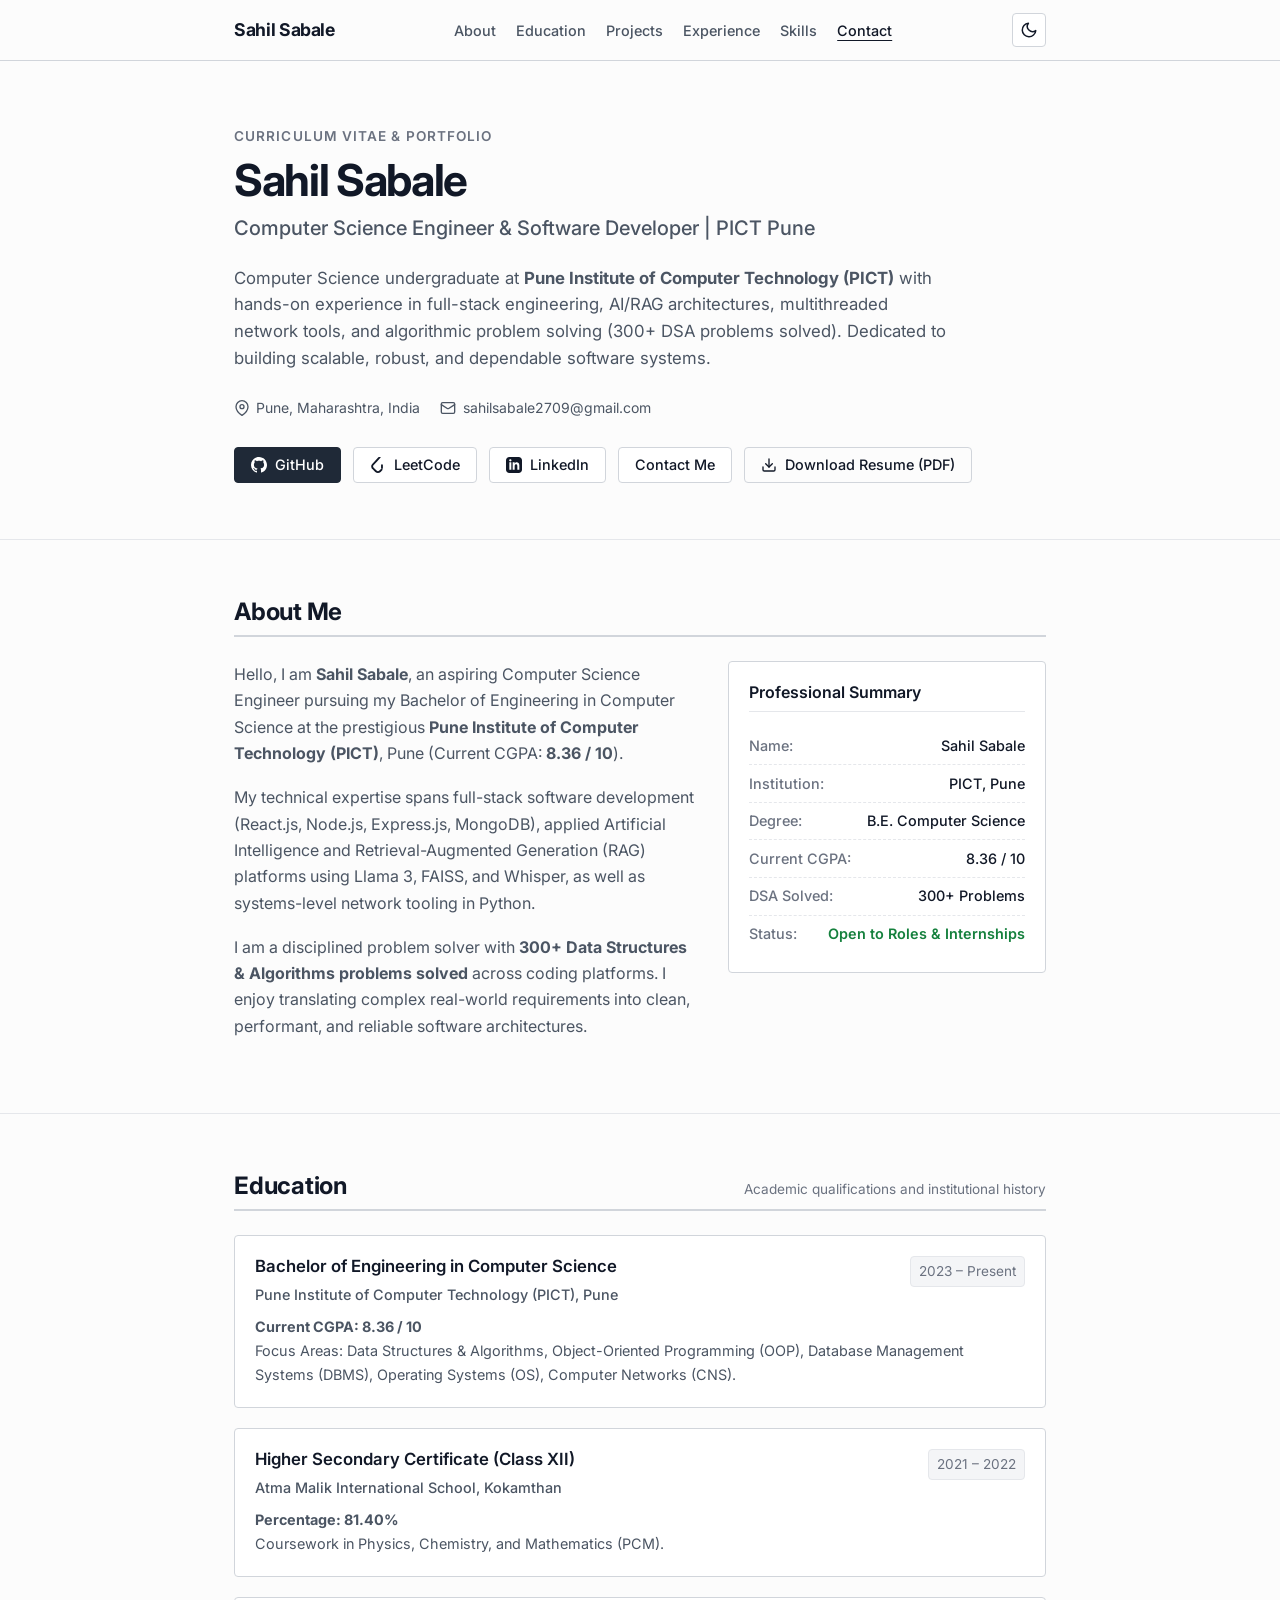
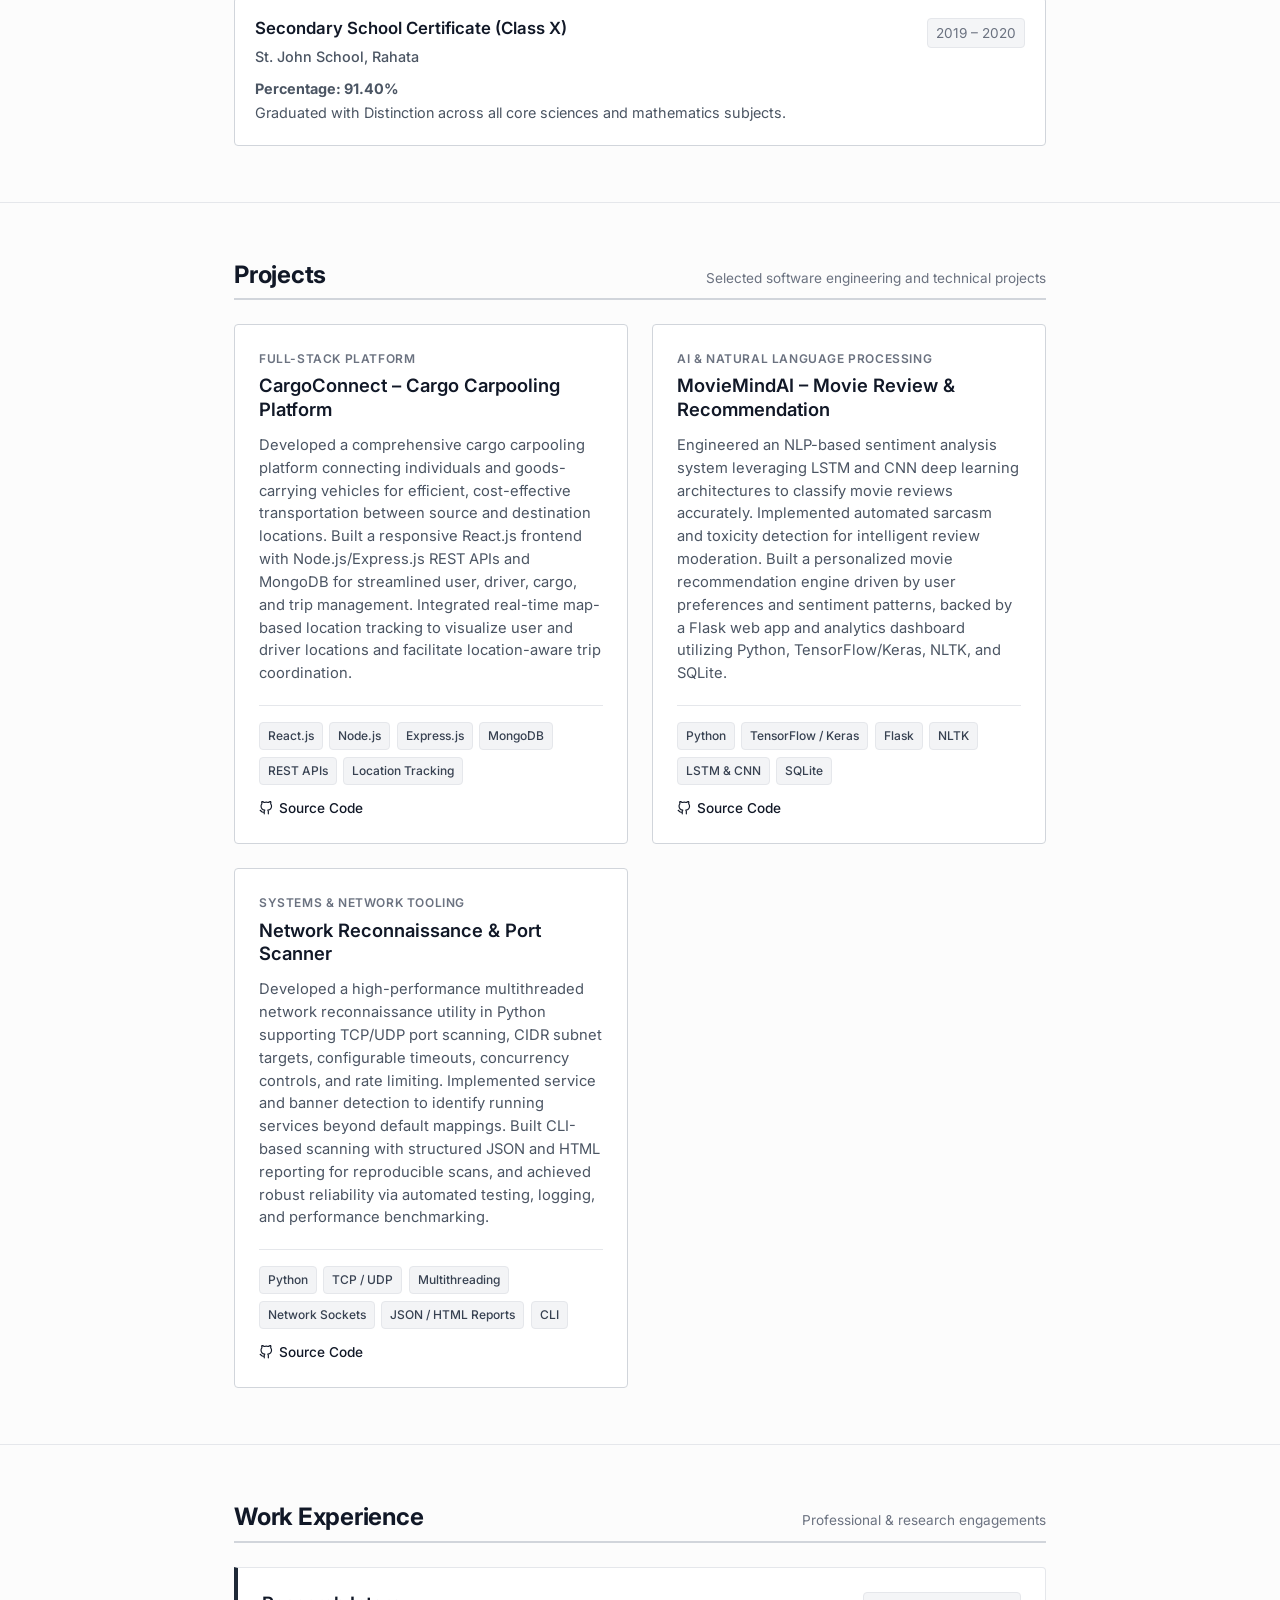
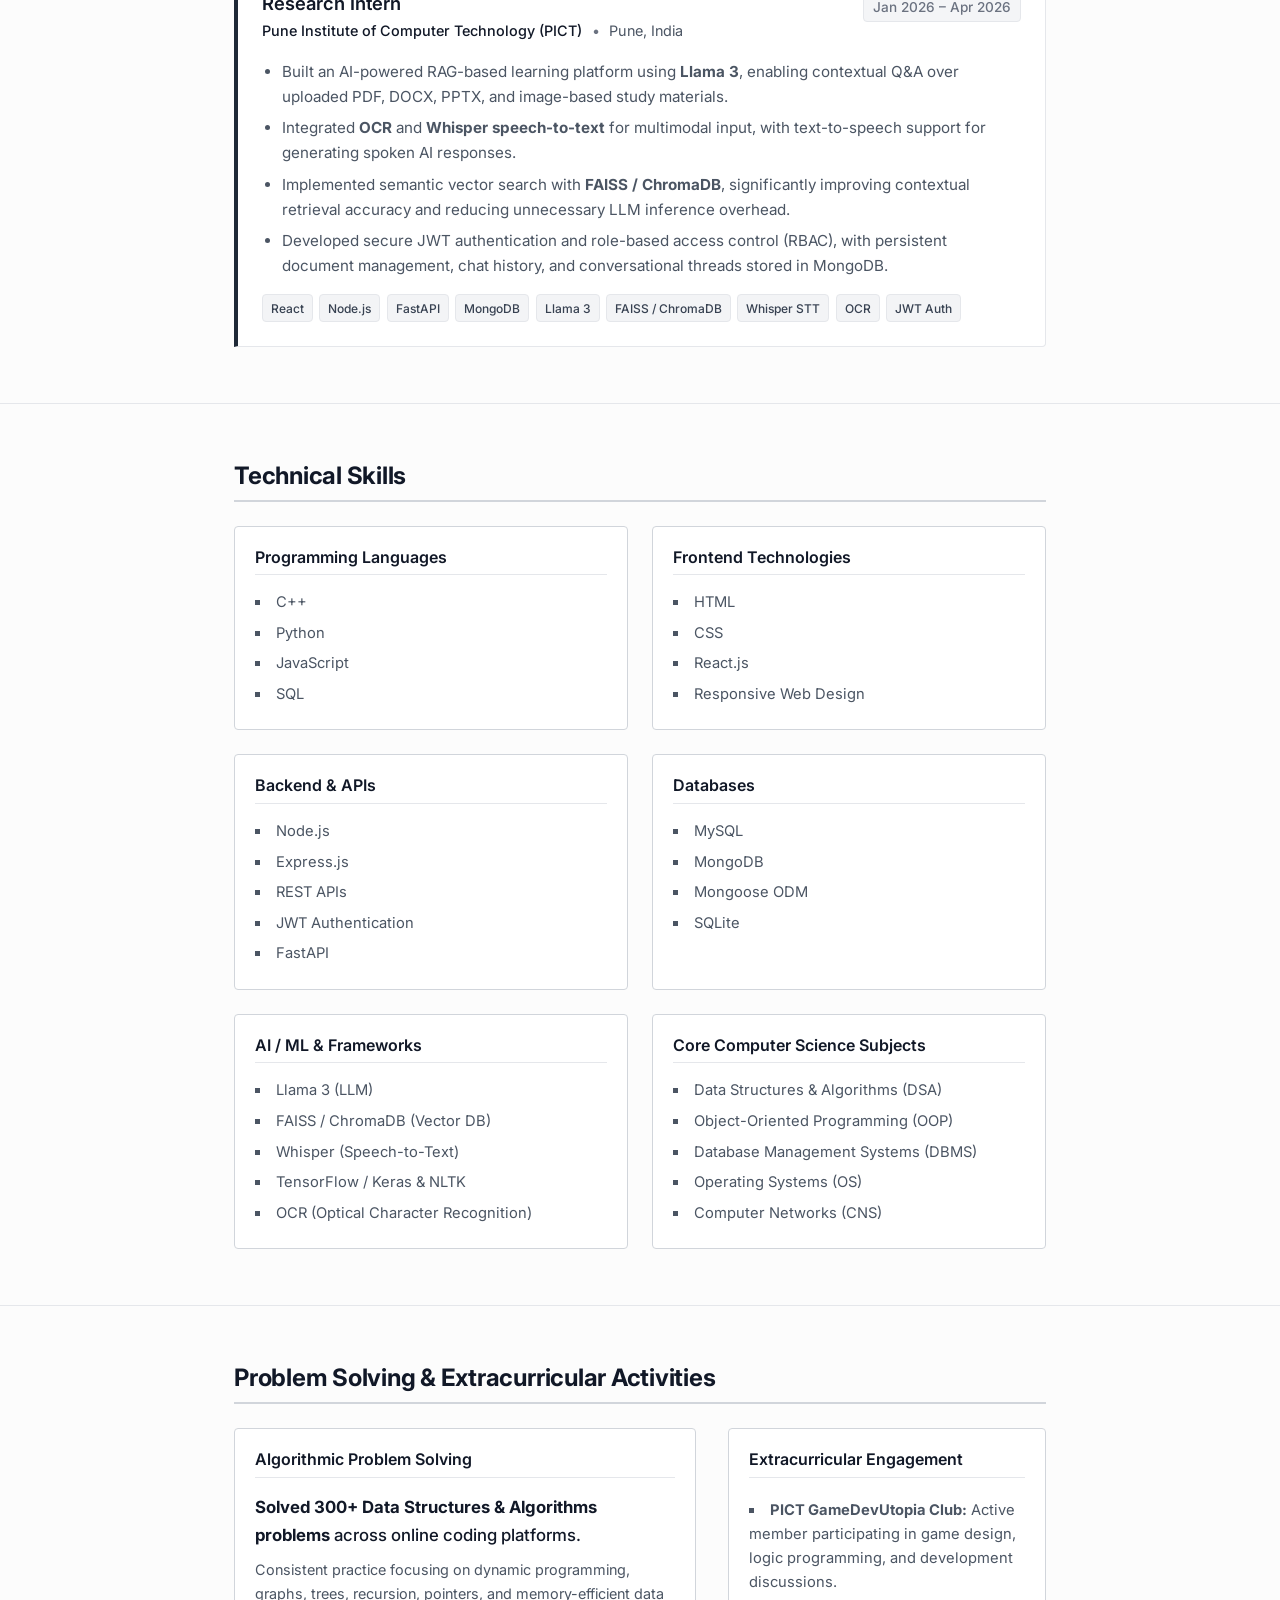
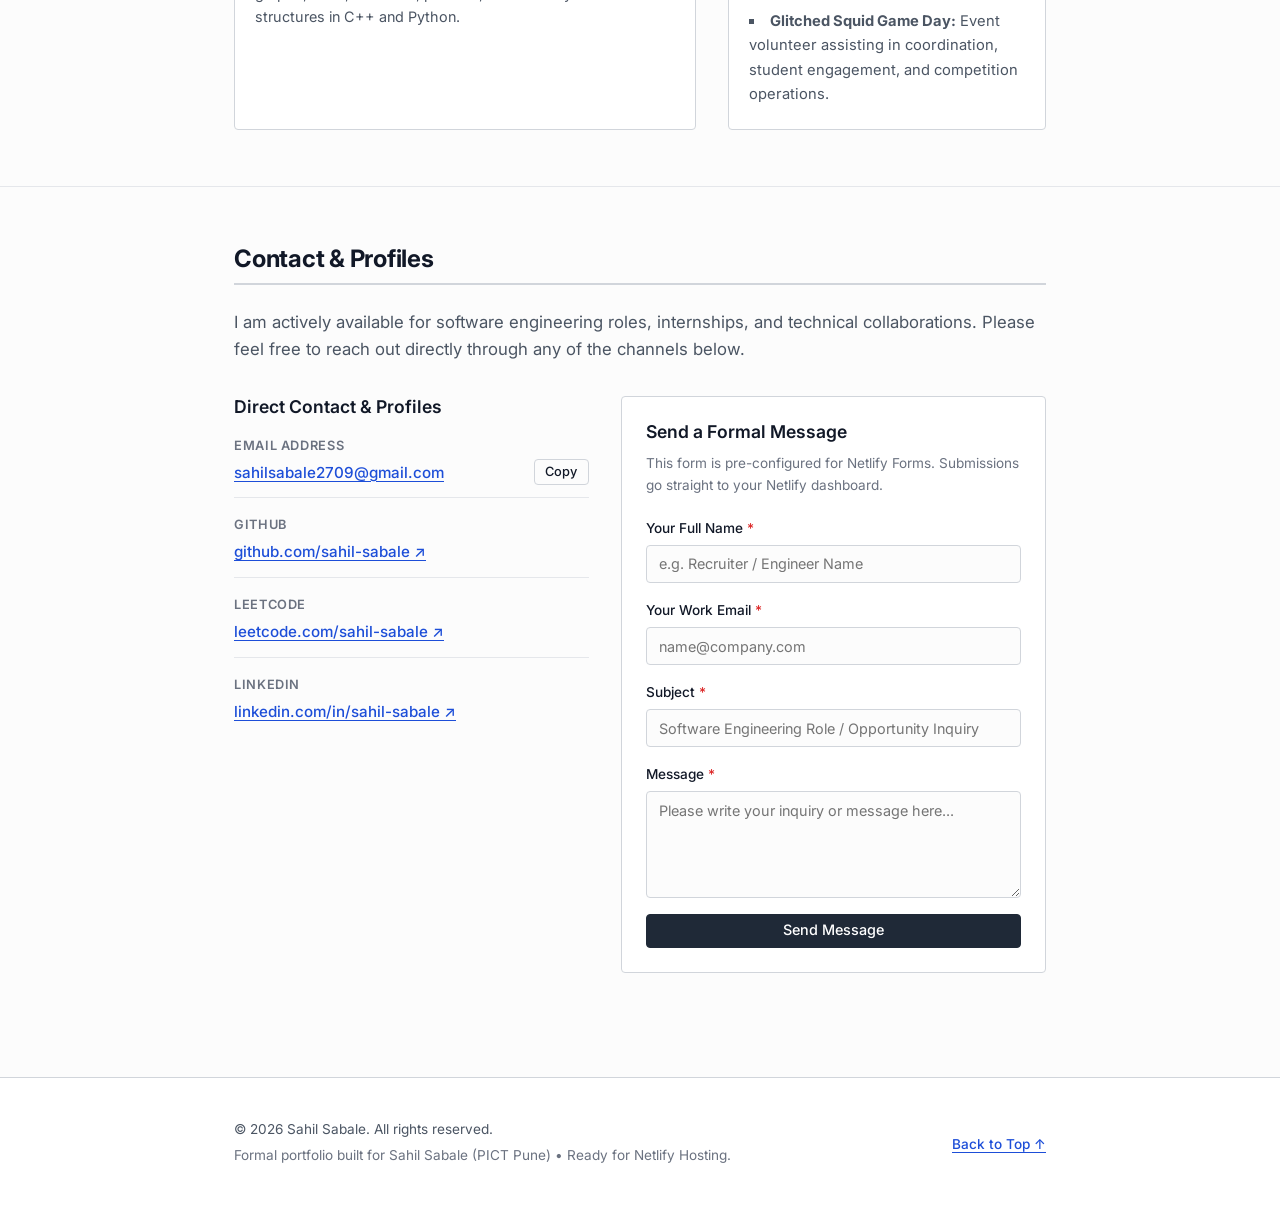
==== index.html @ 89269b01 "fix: remove phone number for privacy" ====
<!DOCTYPE html>
<html lang="en">
<head>
  <meta charset="UTF-8">
  <meta name="viewport" content="width=device-width, initial-scale=1.0">
  <title>Sahil Sabale | Computer Science Engineer &amp; Developer Portfolio</title>
  <meta name="description" content="Formal portfolio and resume of Sahil Sabale - Computer Science student at PICT Pune. Experienced in full-stack web development, AI/NLP systems, network tooling, and DSA.">
  <meta name="author" content="Sahil Sabale">

  <!-- Open Graph / Meta for Social Previews -->
  <meta property="og:type" content="website">
  <meta property="og:title" content="Sahil Sabale | Computer Science Engineer Portfolio">
  <meta property="og:description" content="Formal portfolio featuring projects (CargoConnect, MovieMindAI, Network Reconnaissance), research experience at PICT, skills, and education.">
  <meta property="og:site_name" content="Sahil Sabale Portfolio">

  <!-- Google Fonts: Inter font for clean, formal, professional typography -->
  <link rel="preconnect" href="https://fonts.googleapis.com">
  <link rel="preconnect" href="https://fonts.gstatic.com" crossorigin>
  <link href="https://fonts.googleapis.com/css2?family=Inter:wght@400;500;600;700&display=swap" rel="stylesheet">

  <link rel="stylesheet" href="styles.css">
</head>
<body>
  <!-- Header / Navigation Bar -->
  <header class="site-header">
    <div class="container header-container">
      <a href="#" class="brand-logo" aria-label="Home">Sahil Sabale</a>
      
      <nav class="main-nav" aria-label="Main Navigation">
        <ul class="nav-links">
          <li><a href="#about">About</a></li>
          <li><a href="#education">Education</a></li>
          <li><a href="#projects">Projects</a></li>
          <li><a href="#experience">Experience</a></li>
          <li><a href="#skills">Skills</a></li>
          <li><a href="#contact">Contact</a></li>
        </ul>
      </nav>

      <div class="header-actions">
        <button id="theme-toggle" class="btn btn-secondary btn-icon" aria-label="Toggle dark/light mode" title="Toggle theme">
          <svg class="icon icon-sun" xmlns="http://www.w3.org/2000/svg" width="18" height="18" viewBox="0 0 24 24" fill="none" stroke="currentColor" stroke-width="2" stroke-linecap="round" stroke-linejoin="round">
            <circle cx="12" cy="12" r="5"></circle>
            <line x1="12" y1="1" x2="12" y2="3"></line>
            <line x1="12" y1="21" x2="12" y2="23"></line>
            <line x1="4.22" y1="4.22" x2="5.64" y2="5.64"></line>
            <line x1="18.36" y1="18.36" x2="19.78" y2="19.78"></line>
            <line x1="1" y1="12" x2="3" y2="12"></line>
            <line x1="21" y1="12" x2="23" y2="12"></line>
            <line x1="4.22" y1="19.78" x2="5.64" y2="18.36"></line>
            <line x1="18.36" y1="5.64" x2="19.78" y2="4.22"></line>
          </svg>
          <svg class="icon icon-moon" xmlns="http://www.w3.org/2000/svg" width="18" height="18" viewBox="0 0 24 24" fill="none" stroke="currentColor" stroke-width="2" stroke-linecap="round" stroke-linejoin="round">
            <path d="M21 12.79A9 9 0 1 1 11.21 3 7 7 0 0 0 21 12.79z"></path>
          </svg>
        </button>
        <button id="mobile-menu-toggle" class="btn btn-secondary btn-icon mobile-only" aria-label="Toggle mobile menu">
          <svg xmlns="http://www.w3.org/2000/svg" width="20" height="20" viewBox="0 0 24 24" fill="none" stroke="currentColor" stroke-width="2" stroke-linecap="round" stroke-linejoin="round">
            <line x1="3" y1="12" x2="21" y2="12"></line>
            <line x1="3" y1="6" x2="21" y2="6"></line>
            <line x1="3" y1="18" x2="21" y2="18"></line>
          </svg>
        </button>
      </div>
    </div>
  </header>

  <main class="site-main">
    <!-- Hero / Profile Intro Section -->
    <section class="section hero-section">
      <div class="container hero-container">
        <div class="hero-content">
          <p class="hero-pretitle">Curriculum Vitae &amp; Portfolio</p>
          <h1 class="hero-title">Sahil Sabale</h1>
          <p class="hero-subtitle">Computer Science Engineer &amp; Software Developer | PICT Pune</p>
          <p class="hero-description">
            Computer Science undergraduate at <strong>Pune Institute of Computer Technology (PICT)</strong> with hands-on experience in full-stack engineering, AI/RAG architectures, multithreaded network tools, and algorithmic problem solving (300+ DSA problems solved). Dedicated to building scalable, robust, and dependable software systems.
          </p>
          
          <div class="hero-quick-meta">
            <span class="meta-item">
              <svg xmlns="http://www.w3.org/2000/svg" width="16" height="16" viewBox="0 0 24 24" fill="none" stroke="currentColor" stroke-width="2" stroke-linecap="round" stroke-linejoin="round"><path d="M21 10c0 7-9 13-9 13s-9-6-9-13a9 9 0 0 1 18 0z"></path><circle cx="12" cy="10" r="3"></circle></svg>
              Pune, Maharashtra, India
            </span>
            <span class="meta-item">
              <svg xmlns="http://www.w3.org/2000/svg" width="16" height="16" viewBox="0 0 24 24" fill="none" stroke="currentColor" stroke-width="2" stroke-linecap="round" stroke-linejoin="round"><rect x="2" y="4" width="20" height="16" rx="2"></rect><path d="m22 7-8.97 5.7a1.94 1.94 0 0 1-2.06 0L2 7"></path></svg>
              <a href="mailto:sahilsabale2709@gmail.com" class="meta-link">sahilsabale2709@gmail.com</a>
            </span>
          </div>

          <!-- Direct Links to Platforms -->
          <div class="hero-actions">
            <a href="https://github.com" target="_blank" rel="noopener noreferrer" class="btn btn-primary">
              <svg xmlns="http://www.w3.org/2000/svg" width="16" height="16" viewBox="0 0 24 24" fill="currentColor"><path d="M12 0c-6.626 0-12 5.373-12 12 0 5.302 3.438 9.8 8.207 11.387.599.111.793-.261.793-.577v-2.234c-3.338.726-4.033-1.416-4.033-1.416-.546-1.387-1.333-1.756-1.333-1.756-1.089-.745.083-.729.083-.729 1.205.084 1.839 1.237 1.839 1.237 1.07 1.834 2.807 1.304 3.492.997.107-.775.418-1.305.762-1.604-2.665-.305-5.467-1.334-5.467-5.931 0-1.311.469-2.381 1.236-3.221-.124-.303-.535-1.524.117-3.176 0 0 1.008-.322 3.301 1.23.957-.266 1.983-.399 3.003-.404 1.02.005 2.047.138 3.006.404 2.291-1.552 3.297-1.23 3.297-1.23.653 1.653.242 2.874.118 3.176.77.84 1.235 1.911 1.235 3.221 0 4.609-2.807 5.624-5.479 5.921.43.372.823 1.102.823 2.222v3.293c0 .319.192.694.801.576 4.765-1.589 8.199-6.086 8.199-11.386 0-6.627-5.373-12-12-12z"/></svg>
              GitHub
            </a>
            <a href="https://leetcode.com" target="_blank" rel="noopener noreferrer" class="btn btn-secondary">
              <svg xmlns="http://www.w3.org/2000/svg" width="16" height="16" viewBox="0 0 24 24" fill="currentColor"><path d="M13.483 0a1.374 1.374 0 0 0-.961.438L7.116 6.226l-3.854 4.126a5.266 5.266 0 0 0-1.209 2.104 5.35 5.35 0 0 0-.125.513 5.527 5.527 0 0 0 .062 2.362 5.83 5.83 0 0 0 .349 1.017 5.938 5.938 0 0 0 1.271 1.818l4.277 4.193.039.038c2.248 2.165 5.852 2.133 8.063-.074l2.396-2.392c.54-.54.54-1.414.003-1.955a1.378 1.378 0 0 0-1.951-.003l-2.396 2.392a3.021 3.021 0 0 1-4.205.038l-.02-.019-4.276-4.193c-.652-.64-.972-1.469-.948-2.263a2.68 2.68 0 0 1 .666-1.607 2.6 2.6 0 0 1 .388-.334l4.981-5.334 4.993-5.35a1.38 1.38 0 0 0-.97-2.355zM17.962 10.97a1.378 1.378 0 0 0-1.378 1.378v4.321a1.378 1.378 0 1 0 2.756 0v-4.321a1.378 1.378 0 0 0-1.378-1.378z"/></svg>
              LeetCode
            </a>
            <a href="https://www.linkedin.com" target="_blank" rel="noopener noreferrer" class="btn btn-secondary">
              <svg xmlns="http://www.w3.org/2000/svg" width="16" height="16" viewBox="0 0 24 24" fill="currentColor"><path d="M19 0h-14c-2.761 0-5 2.239-5 5v14c0 2.761 2.239 5 5 5h14c2.762 0 5-2.239 5-5v-14c0-2.761-2.238-5-5-5zm-11 19h-3v-11h3v11zm-1.5-12.268c-.966 0-1.75-.79-1.75-1.764s.784-1.764 1.75-1.764 1.75.79 1.75 1.764-.783 1.764-1.75 1.764zm13.5 12.268h-3v-5.604c0-3.368-4-3.113-4 0v5.604h-3v-11h3v1.765c1.396-2.586 7-2.777 7 2.476v6.759z"/></svg>
              LinkedIn
            </a>
            <a href="#contact" class="btn btn-secondary">
              Contact Me
            </a>
            <a href="resume.pdf" class="btn btn-outline" download="Sahil_Sabale_Resume.pdf" title="Download CV in PDF format">
              <svg xmlns="http://www.w3.org/2000/svg" width="16" height="16" viewBox="0 0 24 24" fill="none" stroke="currentColor" stroke-width="2" stroke-linecap="round" stroke-linejoin="round"><path d="M21 15v4a2 2 0 0 1-2 2H5a2 2 0 0 1-2-2v-4"></path><polyline points="7 10 12 15 17 10"></polyline><line x1="12" y1="15" x2="12" y2="3"></line></svg>
              Download Resume (PDF)
            </a>
          </div>
        </div>
      </div>
    </section>

    <!-- About Section -->
    <section id="about" class="section section-bordered">
      <div class="container">
        <h2 class="section-title">About Me</h2>
        <div class="about-grid">
          <div class="about-text">
            <p>
              Hello, I am <strong>Sahil Sabale</strong>, an aspiring Computer Science Engineer pursuing my Bachelor of Engineering in Computer Science at the prestigious <strong>Pune Institute of Computer Technology (PICT)</strong>, Pune (Current CGPA: <strong>8.36 / 10</strong>).
            </p>
            <p>
              My technical expertise spans full-stack software development (React.js, Node.js, Express.js, MongoDB), applied Artificial Intelligence and Retrieval-Augmented Generation (RAG) platforms using Llama 3, FAISS, and Whisper, as well as systems-level network tooling in Python.
            </p>
            <p>
              I am a disciplined problem solver with <strong>300+ Data Structures &amp; Algorithms problems solved</strong> across coding platforms. I enjoy translating complex real-world requirements into clean, performant, and reliable software architectures.
            </p>
          </div>
          <div class="about-sidebar">
            <div class="info-card">
              <h3 class="info-card-title">Professional Summary</h3>
              <ul class="formal-info-list">
                <li><span class="info-label">Name:</span> <span class="info-value">Sahil Sabale</span></li>
                <li><span class="info-label">Institution:</span> <span class="info-value">PICT, Pune</span></li>
                <li><span class="info-label">Degree:</span> <span class="info-value">B.E. Computer Science</span></li>
                <li><span class="info-label">Current CGPA:</span> <span class="info-value">8.36 / 10</span></li>
                <li><span class="info-label">DSA Solved:</span> <span class="info-value">300+ Problems</span></li>
                <li><span class="info-label">Status:</span> <span class="info-value status-available">Open to Roles &amp; Internships</span></li>
              </ul>
            </div>
          </div>
        </div>
      </div>
    </section>

    <!-- Education Section -->
    <section id="education" class="section section-bordered">
      <div class="container">
        <div class="section-header-row">
          <h2 class="section-title">Education</h2>
          <span class="section-caption">Academic qualifications and institutional history</span>
        </div>

        <div class="education-list">
          <!-- PICT -->
          <article class="education-item">
            <div class="edu-header">
              <div class="edu-degree-group">
                <h3 class="edu-degree">Bachelor of Engineering in Computer Science</h3>
                <span class="edu-institution">Pune Institute of Computer Technology (PICT), Pune</span>
              </div>
              <div class="edu-date">2023 &ndash; Present</div>
            </div>
            <p class="edu-notes">
              <strong>Current CGPA: 8.36 / 10</strong><br>
              Focus Areas: Data Structures &amp; Algorithms, Object-Oriented Programming (OOP), Database Management Systems (DBMS), Operating Systems (OS), Computer Networks (CNS).
            </p>
          </article>

          <!-- Class XII -->
          <article class="education-item">
            <div class="edu-header">
              <div class="edu-degree-group">
                <h3 class="edu-degree">Higher Secondary Certificate (Class XII)</h3>
                <span class="edu-institution">Atma Malik International School, Kokamthan</span>
              </div>
              <div class="edu-date">2021 &ndash; 2022</div>
            </div>
            <p class="edu-notes">
              <strong>Percentage: 81.40%</strong><br>
              Coursework in Physics, Chemistry, and Mathematics (PCM).
            </p>
          </article>

          <!-- Class X -->
          <article class="education-item">
            <div class="edu-header">
              <div class="edu-degree-group">
                <h3 class="edu-degree">Secondary School Certificate (Class X)</h3>
                <span class="edu-institution">St. John School, Rahata</span>
              </div>
              <div class="edu-date">2019 &ndash; 2020</div>
            </div>
            <p class="edu-notes">
              <strong>Percentage: 91.40%</strong><br>
              Graduated with Distinction across all core sciences and mathematics subjects.
            </p>
          </article>
        </div>
      </div>
    </section>

    <!-- Projects Section -->
    <section id="projects" class="section section-bordered">
      <div class="container">
        <div class="section-header-row">
          <h2 class="section-title">Projects</h2>
          <span class="section-caption">Selected software engineering and technical projects</span>
        </div>

        <div class="projects-grid">
          <!-- Project 1: CargoConnect -->
          <article class="project-card">
            <div class="project-header">
              <div class="project-type">Full-Stack Platform</div>
              <h3 class="project-title">CargoConnect &ndash; Cargo Carpooling Platform</h3>
            </div>
            <p class="project-description">
              Developed a comprehensive cargo carpooling platform connecting individuals and goods-carrying vehicles for efficient, cost-effective transportation between source and destination locations. Built a responsive React.js frontend with Node.js/Express.js REST APIs and MongoDB for streamlined user, driver, cargo, and trip management. Integrated real-time map-based location tracking to visualize user and driver locations and facilitate location-aware trip coordination.
            </p>
            <div class="project-meta">
              <div class="tag-group">
                <span class="tag">React.js</span>
                <span class="tag">Node.js</span>
                <span class="tag">Express.js</span>
                <span class="tag">MongoDB</span>
                <span class="tag">REST APIs</span>
                <span class="tag">Location Tracking</span>
              </div>
              <div class="project-links">
                <a href="https://github.com" target="_blank" rel="noopener noreferrer" class="link-item">
                  <svg xmlns="http://www.w3.org/2000/svg" width="14" height="14" viewBox="0 0 24 24" fill="none" stroke="currentColor" stroke-width="2" stroke-linecap="round" stroke-linejoin="round"><path d="M9 19c-5 1.5-5-2.5-7-3m14 6v-3.87a3.37 3.37 0 0 0-.94-2.61c3.14-.35 6.44-1.54 6.44-7A5.44 5.44 0 0 0 20 4.77 5.07 5.07 0 0 0 19.91 1S18.73.65 16 2.48a13.38 13.38 0 0 0-7 0C6.27.65 5.09 1 5.09 1A5.07 5.07 0 0 0 5 4.77a5.44 5.44 0 0 0-1.5 3.78c0 5.42 3.3 6.61 6.44 7A3.37 3.37 0 0 0 9 18.13V22"></path></svg>
                  Source Code
                </a>
              </div>
            </div>
          </article>

          <!-- Project 2: MovieMindAI -->
          <article class="project-card">
            <div class="project-header">
              <div class="project-type">AI &amp; Natural Language Processing</div>
              <h3 class="project-title">MovieMindAI &ndash; Movie Review &amp; Recommendation</h3>
            </div>
            <p class="project-description">
              Engineered an NLP-based sentiment analysis system leveraging LSTM and CNN deep learning architectures to classify movie reviews accurately. Implemented automated sarcasm and toxicity detection for intelligent review moderation. Built a personalized movie recommendation engine driven by user preferences and sentiment patterns, backed by a Flask web app and analytics dashboard utilizing Python, TensorFlow/Keras, NLTK, and SQLite.
            </p>
            <div class="project-meta">
              <div class="tag-group">
                <span class="tag">Python</span>
                <span class="tag">TensorFlow / Keras</span>
                <span class="tag">Flask</span>
                <span class="tag">NLTK</span>
                <span class="tag">LSTM &amp; CNN</span>
                <span class="tag">SQLite</span>
              </div>
              <div class="project-links">
                <a href="https://github.com" target="_blank" rel="noopener noreferrer" class="link-item">
                  <svg xmlns="http://www.w3.org/2000/svg" width="14" height="14" viewBox="0 0 24 24" fill="none" stroke="currentColor" stroke-width="2" stroke-linecap="round" stroke-linejoin="round"><path d="M9 19c-5 1.5-5-2.5-7-3m14 6v-3.87a3.37 3.37 0 0 0-.94-2.61c3.14-.35 6.44-1.54 6.44-7A5.44 5.44 0 0 0 20 4.77 5.07 5.07 0 0 0 19.91 1S18.73.65 16 2.48a13.38 13.38 0 0 0-7 0C6.27.65 5.09 1 5.09 1A5.07 5.07 0 0 0 5 4.77a5.44 5.44 0 0 0-1.5 3.78c0 5.42 3.3 6.61 6.44 7A3.37 3.37 0 0 0 9 18.13V22"></path></svg>
                  Source Code
                </a>
              </div>
            </div>
          </article>

          <!-- Project 3: Network Reconnaissance & Port Scanner -->
          <article class="project-card">
            <div class="project-header">
              <div class="project-type">Systems &amp; Network Tooling</div>
              <h3 class="project-title">Network Reconnaissance &amp; Port Scanner</h3>
            </div>
            <p class="project-description">
              Developed a high-performance multithreaded network reconnaissance utility in Python supporting TCP/UDP port scanning, CIDR subnet targets, configurable timeouts, concurrency controls, and rate limiting. Implemented service and banner detection to identify running services beyond default mappings. Built CLI-based scanning with structured JSON and HTML reporting for reproducible scans, and achieved robust reliability via automated testing, logging, and performance benchmarking.
            </p>
            <div class="project-meta">
              <div class="tag-group">
                <span class="tag">Python</span>
                <span class="tag">TCP / UDP</span>
                <span class="tag">Multithreading</span>
                <span class="tag">Network Sockets</span>
                <span class="tag">JSON / HTML Reports</span>
                <span class="tag">CLI</span>
              </div>
              <div class="project-links">
                <a href="https://github.com" target="_blank" rel="noopener noreferrer" class="link-item">
                  <svg xmlns="http://www.w3.org/2000/svg" width="14" height="14" viewBox="0 0 24 24" fill="none" stroke="currentColor" stroke-width="2" stroke-linecap="round" stroke-linejoin="round"><path d="M9 19c-5 1.5-5-2.5-7-3m14 6v-3.87a3.37 3.37 0 0 0-.94-2.61c3.14-.35 6.44-1.54 6.44-7A5.44 5.44 0 0 0 20 4.77 5.07 5.07 0 0 0 19.91 1S18.73.65 16 2.48a13.38 13.38 0 0 0-7 0C6.27.65 5.09 1 5.09 1A5.07 5.07 0 0 0 5 4.77a5.44 5.44 0 0 0-1.5 3.78c0 5.42 3.3 6.61 6.44 7A3.37 3.37 0 0 0 9 18.13V22"></path></svg>
                  Source Code
                </a>
              </div>
            </div>
          </article>
        </div>
      </div>
    </section>

    <!-- Work Experience Section -->
    <section id="experience" class="section section-bordered">
      <div class="container">
        <div class="section-header-row">
          <h2 class="section-title">Work Experience</h2>
          <span class="section-caption">Professional &amp; research engagements</span>
        </div>

        <div class="experience-list">
          <article class="experience-item">
            <div class="exp-header">
              <div class="exp-title-block">
                <h3 class="exp-role">Research Intern</h3>
                <div class="exp-company-group">
                  <span class="exp-company">Pune Institute of Computer Technology (PICT)</span>
                  <span class="exp-separator">•</span>
                  <span class="exp-location">Pune, India</span>
                </div>
              </div>
              <div class="exp-date">Jan 2026 &ndash; Apr 2026</div>
            </div>
            <div class="exp-body">
              <ul class="exp-responsibilities">
                <li>Built an AI-powered RAG-based learning platform using <strong>Llama 3</strong>, enabling contextual Q&amp;A over uploaded PDF, DOCX, PPTX, and image-based study materials.</li>
                <li>Integrated <strong>OCR</strong> and <strong>Whisper speech-to-text</strong> for multimodal input, with text-to-speech support for generating spoken AI responses.</li>
                <li>Implemented semantic vector search with <strong>FAISS / ChromaDB</strong>, significantly improving contextual retrieval accuracy and reducing unnecessary LLM inference overhead.</li>
                <li>Developed secure JWT authentication and role-based access control (RBAC), with persistent document management, chat history, and conversational threads stored in MongoDB.</li>
              </ul>
              <div class="tag-group">
                <span class="tag">React</span>
                <span class="tag">Node.js</span>
                <span class="tag">FastAPI</span>
                <span class="tag">MongoDB</span>
                <span class="tag">Llama 3</span>
                <span class="tag">FAISS / ChromaDB</span>
                <span class="tag">Whisper STT</span>
                <span class="tag">OCR</span>
                <span class="tag">JWT Auth</span>
              </div>
            </div>
          </article>
        </div>
      </div>
    </section>

    <!-- Technical Skills Section -->
    <section id="skills" class="section section-bordered">
      <div class="container">
        <h2 class="section-title">Technical Skills</h2>
        <div class="skills-grid">
          <div class="skill-category">
            <h3 class="skill-cat-title">Programming Languages</h3>
            <ul class="skill-list">
              <li>C++</li>
              <li>Python</li>
              <li>JavaScript</li>
              <li>SQL</li>
            </ul>
          </div>

          <div class="skill-category">
            <h3 class="skill-cat-title">Frontend Technologies</h3>
            <ul class="skill-list">
              <li>HTML</li>
              <li>CSS</li>
              <li>React.js</li>
              <li>Responsive Web Design</li>
            </ul>
          </div>

          <div class="skill-category">
            <h3 class="skill-cat-title">Backend &amp; APIs</h3>
            <ul class="skill-list">
              <li>Node.js</li>
              <li>Express.js</li>
              <li>REST APIs</li>
              <li>JWT Authentication</li>
              <li>FastAPI</li>
            </ul>
          </div>

          <div class="skill-category">
            <h3 class="skill-cat-title">Databases</h3>
            <ul class="skill-list">
              <li>MySQL</li>
              <li>MongoDB</li>
              <li>Mongoose ODM</li>
              <li>SQLite</li>
            </ul>
          </div>

          <div class="skill-category">
            <h3 class="skill-cat-title">AI / ML &amp; Frameworks</h3>
            <ul class="skill-list">
              <li>Llama 3 (LLM)</li>
              <li>FAISS / ChromaDB (Vector DB)</li>
              <li>Whisper (Speech-to-Text)</li>
              <li>TensorFlow / Keras &amp; NLTK</li>
              <li>OCR (Optical Character Recognition)</li>
            </ul>
          </div>

          <div class="skill-category">
            <h3 class="skill-cat-title">Core Computer Science Subjects</h3>
            <ul class="skill-list">
              <li>Data Structures &amp; Algorithms (DSA)</li>
              <li>Object-Oriented Programming (OOP)</li>
              <li>Database Management Systems (DBMS)</li>
              <li>Operating Systems (OS)</li>
              <li>Computer Networks (CNS)</li>
            </ul>
          </div>
        </div>
      </div>
    </section>

    <!-- Problem Solving & Extracurricular Activities Section -->
    <section class="section section-bordered">
      <div class="container">
        <h2 class="section-title">Problem Solving &amp; Extracurricular Activities</h2>
        <div class="about-grid">
          <div class="info-card">
            <h3 class="info-card-title">Algorithmic Problem Solving</h3>
            <p style="font-size: 1.05rem; font-weight: 500; color: var(--text-primary); margin-bottom: 0.5rem;">
              <strong>Solved 300+ Data Structures &amp; Algorithms problems</strong> across online coding platforms.
            </p>
            <p style="font-size: 0.9rem; color: var(--text-secondary); margin-bottom: 0;">
              Consistent practice focusing on dynamic programming, graphs, trees, recursion, pointers, and memory-efficient data structures in C++ and Python.
            </p>
          </div>

          <div class="info-card">
            <h3 class="info-card-title">Extracurricular Engagement</h3>
            <ul class="skill-list" style="margin-top: 0.25rem;">
              <li style="margin-bottom: 0.5rem;">
                <strong>PICT GameDevUtopia Club:</strong> Active member participating in game design, logic programming, and development discussions.
              </li>
              <li>
                <strong>Glitched Squid Game Day:</strong> Event volunteer assisting in coordination, student engagement, and competition operations.
              </li>
            </ul>
          </div>
        </div>
      </div>
    </section>

    <!-- Connect & External Platforms Section -->
    <section id="contact" class="section section-bordered">
      <div class="container">
        <h2 class="section-title">Contact &amp; Profiles</h2>
        <p class="section-lead">
          I am actively available for software engineering roles, internships, and technical collaborations. Please feel free to reach out directly through any of the channels below.
        </p>

        <div class="contact-grid">
          <!-- Contact Channels Card -->
          <div class="contact-channels">
            <h3 class="channel-heading">Direct Contact &amp; Profiles</h3>
            
            <ul class="channel-list">
              <li class="channel-item">
                <span class="channel-label">Email Address</span>
                <div class="channel-action-row">
                  <a href="mailto:sahilsabale2709@gmail.com" class="channel-link" id="email-address">sahilsabale2709@gmail.com</a>
                  <button id="copy-email-btn" class="btn btn-sm btn-outline" type="button" aria-label="Copy email address">
                    Copy
                  </button>
                </div>
              </li>

              <li class="channel-item">
                <span class="channel-label">GitHub</span>
                <a href="https://github.com" target="_blank" rel="noopener noreferrer" class="channel-link">
                  github.com/sahil-sabale &nearr;
                </a>
              </li>

              <li class="channel-item">
                <span class="channel-label">LeetCode</span>
                <a href="https://leetcode.com" target="_blank" rel="noopener noreferrer" class="channel-link">
                  leetcode.com/sahil-sabale &nearr;
                </a>
              </li>

              <li class="channel-item">
                <span class="channel-label">LinkedIn</span>
                <a href="https://www.linkedin.com" target="_blank" rel="noopener noreferrer" class="channel-link">
                  linkedin.com/in/sahil-sabale &nearr;
                </a>
              </li>
            </ul>
          </div>

          <!-- Formal Netlify-Compatible Contact Form -->
          <div class="contact-form-wrapper">
            <h3 class="channel-heading">Send a Formal Message</h3>
            <p class="form-subtext">This form is pre-configured for Netlify Forms. Submissions go straight to your Netlify dashboard.</p>
            
            <form name="portfolio-contact" method="POST" data-netlify="true" class="formal-form">
              <!-- Hidden input for Netlify Form handling -->
              <input type="hidden" name="form-name" value="portfolio-contact">

              <div class="form-group">
                <label for="form-name">Your Full Name <span class="required">*</span></label>
                <input type="text" id="form-name" name="name" required placeholder="e.g. Recruiter / Engineer Name" class="form-control">
              </div>

              <div class="form-group">
                <label for="form-email">Your Work Email <span class="required">*</span></label>
                <input type="email" id="form-email" name="email" required placeholder="name@company.com" class="form-control">
              </div>

              <div class="form-group">
                <label for="form-subject">Subject <span class="required">*</span></label>
                <input type="text" id="form-subject" name="subject" required placeholder="Software Engineering Role / Opportunity Inquiry" class="form-control">
              </div>

              <div class="form-group">
                <label for="form-message">Message <span class="required">*</span></label>
                <textarea id="form-message" name="message" rows="5" required placeholder="Please write your inquiry or message here..." class="form-control"></textarea>
              </div>

              <button type="submit" class="btn btn-primary btn-block">
                Send Message
              </button>
            </form>
          </div>
        </div>
      </div>
    </section>
  </main>

  <!-- Site Footer -->
  <footer class="site-footer">
    <div class="container footer-container">
      <div class="footer-left">
        <p>&copy; <span id="current-year">2026</span> Sahil Sabale. All rights reserved.</p>
        <p class="footer-note">Formal portfolio built for Sahil Sabale (PICT Pune) &bull; Ready for Netlify Hosting.</p>
      </div>
      <div class="footer-right">
        <a href="#about" class="footer-top-link">Back to Top &uarr;</a>
      </div>
    </div>
  </footer>

  <script src="script.js"></script>
</body>
</html>
---- styles.css ----
/* ==========================================================================
   Formal Portfolio Stylesheet
   Designed for clean, formal, high-legibility presentation.
   ========================================================================== */

:root {
  /* Color Palette - Formal Monochrome & Slate */
  --bg-color: #fcfcfc;
  --bg-surface: #ffffff;
  --bg-subtle: #f4f5f7;
  --border-color: #d1d5db;
  --border-subtle: #e5e7eb;
  
  --text-primary: #111827;
  --text-secondary: #4b5563;
  --text-muted: #6b7280;

  --accent-color: #1f2937;
  --accent-hover: #111827;
  --link-color: #1d4ed8;
  --link-hover: #1e40af;
  
  --tag-bg: #f3f4f6;
  --tag-text: #374151;
  --tag-border: #e5e7eb;

  --success-color: #15803d;
  --success-bg: #f0fdf4;

  /* Typography & Sizing */
  --font-sans: 'Inter', -apple-system, BlinkMacSystemFont, "Segoe UI", Roboto, Helvetica, Arial, sans-serif;
  --container-width: 860px;
  --border-radius: 4px; /* Crisp, formal edges */
}

/* Dark Mode Theme */
[data-theme="dark"] {
  --bg-color: #121214;
  --bg-surface: #18181b;
  --bg-subtle: #202024;
  --border-color: #3f3f46;
  --border-subtle: #27272a;
  
  --text-primary: #f4f4f5;
  --text-secondary: #a1a1aa;
  --text-muted: #71717a;

  --accent-color: #e4e4e7;
  --accent-hover: #ffffff;
  --link-color: #60a5fa;
  --link-hover: #93c5fd;

  --tag-bg: #27272a;
  --tag-text: #d4d4d8;
  --tag-border: #3f3f46;

  --success-color: #4ade80;
  --success-bg: #142a1d;
}

/* Base & Reset */
*, *::before, *::after {
  box-sizing: border-box;
  margin: 0;
  padding: 0;
}

html {
  font-size: 16px;
  scroll-behavior: smooth;
}

body {
  font-family: var(--font-sans);
  background-color: var(--bg-color);
  color: var(--text-primary);
  line-height: 1.65;
  font-weight: 400;
  -webkit-font-smoothing: antialiased;
  -moz-osx-font-smoothing: grayscale;
}

/* Container */
.container {
  width: 100%;
  max-width: var(--container-width);
  margin-left: auto;
  margin-right: auto;
  padding-left: 1.5rem;
  padding-right: 1.5rem;
}

/* Typography Defaults */
h1, h2, h3, h4 {
  color: var(--text-primary);
  font-weight: 600;
  line-height: 1.3;
}

p {
  color: var(--text-secondary);
  margin-bottom: 1rem;
}

p:last-child {
  margin-bottom: 0;
}

a {
  color: var(--link-color);
  text-decoration: underline;
  text-underline-offset: 3px;
  transition: color 0.15s ease;
}

a:hover {
  color: var(--link-hover);
}

/* Buttons */
.btn {
  display: inline-flex;
  align-items: center;
  justify-content: center;
  gap: 0.5rem;
  font-family: var(--font-sans);
  font-size: 0.9rem;
  font-weight: 500;
  padding: 0.55rem 1rem;
  border-radius: var(--border-radius);
  border: 1px solid transparent;
  cursor: pointer;
  text-decoration: none;
  transition: all 0.15s ease;
  line-height: 1;
}

.btn-primary {
  background-color: var(--accent-color);
  color: var(--bg-surface);
  border-color: var(--accent-color);
}

[data-theme="dark"] .btn-primary {
  color: #121214;
}

.btn-primary:hover {
  background-color: var(--accent-hover);
  color: var(--bg-surface);
  opacity: 0.92;
}

.btn-secondary {
  background-color: var(--bg-surface);
  color: var(--text-primary);
  border-color: var(--border-color);
}

.btn-secondary:hover {
  background-color: var(--bg-subtle);
  border-color: var(--text-secondary);
}

.btn-outline {
  background-color: transparent;
  color: var(--text-primary);
  border-color: var(--border-color);
}

.btn-outline:hover {
  background-color: var(--bg-subtle);
}

.btn-sm {
  font-size: 0.8rem;
  padding: 0.35rem 0.65rem;
}

.btn-icon {
  padding: 0.45rem;
  line-height: 0;
}

.btn-block {
  width: 100%;
}

/* Header & Navigation */
.site-header {
  position: sticky;
  top: 0;
  z-index: 100;
  background-color: var(--bg-color);
  border-bottom: 1px solid var(--border-color);
}

.header-container {
  display: flex;
  align-items: center;
  justify-content: space-between;
  height: 60px;
}

.brand-logo {
  font-size: 1.1rem;
  font-weight: 700;
  letter-spacing: -0.02em;
  color: var(--text-primary);
  text-decoration: none;
}

.brand-logo:hover {
  color: var(--text-primary);
}

.nav-links {
  display: flex;
  list-style: none;
  gap: 1.25rem;
}

.nav-links a {
  font-size: 0.9rem;
  font-weight: 500;
  color: var(--text-secondary);
  text-decoration: none;
  padding: 0.25rem 0;
}

.nav-links a:hover,
.nav-links a.active {
  color: var(--text-primary);
  text-decoration: underline;
  text-underline-offset: 4px;
}

.header-actions {
  display: flex;
  align-items: center;
  gap: 0.5rem;
}

/* Theme toggle icons */
[data-theme="dark"] .icon-moon {
  display: none;
}
[data-theme="dark"] .icon-sun {
  display: block;
}
:root:not([data-theme="dark"]) .icon-moon {
  display: block;
}
:root:not([data-theme="dark"]) .icon-sun {
  display: none;
}

.mobile-only {
  display: none;
}

/* Sections */
.section {
  padding-top: 3.5rem;
  padding-bottom: 3.5rem;
}

.section-bordered {
  border-top: 1px solid var(--border-subtle);
}

.section-title {
  font-size: 1.5rem;
  font-weight: 700;
  letter-spacing: -0.01em;
  margin-bottom: 1.5rem;
  padding-bottom: 0.5rem;
  border-bottom: 2px solid var(--border-color);
}

.section-header-row {
  display: flex;
  align-items: baseline;
  justify-content: space-between;
  border-bottom: 2px solid var(--border-color);
  margin-bottom: 1.5rem;
  padding-bottom: 0.5rem;
}

.section-header-row .section-title {
  border-bottom: none;
  margin-bottom: 0;
  padding-bottom: 0;
}

.section-caption {
  font-size: 0.85rem;
  color: var(--text-muted);
}

.section-lead {
  font-size: 1.05rem;
  color: var(--text-secondary);
  margin-bottom: 2rem;
}

/* Hero / Header Intro */
.hero-section {
  padding-top: 4rem;
  padding-bottom: 3.5rem;
}

.hero-pretitle {
  font-size: 0.85rem;
  text-transform: uppercase;
  letter-spacing: 0.08em;
  font-weight: 600;
  color: var(--text-muted);
  margin-bottom: 0.5rem;
}

.hero-title {
  font-size: 2.75rem;
  font-weight: 700;
  letter-spacing: -0.03em;
  line-height: 1.15;
  margin-bottom: 0.35rem;
}

.hero-subtitle {
  font-size: 1.25rem;
  font-weight: 500;
  color: var(--text-secondary);
  margin-bottom: 1.25rem;
}

.hero-description {
  font-size: 1.05rem;
  line-height: 1.6;
  max-width: 720px;
  margin-bottom: 1.5rem;
}

.hero-quick-meta {
  display: flex;
  flex-wrap: wrap;
  gap: 1.25rem;
  margin-bottom: 1.75rem;
  font-size: 0.875rem;
  color: var(--text-secondary);
}

.meta-item {
  display: inline-flex;
  align-items: center;
  gap: 0.4rem;
}

.meta-link {
  color: inherit;
  text-decoration: none;
}

.meta-link:hover {
  color: var(--link-color);
  text-decoration: underline;
}

.hero-actions {
  display: flex;
  flex-wrap: wrap;
  gap: 0.75rem;
}

/* About Section */
.about-grid {
  display: grid;
  grid-template-columns: 1.6fr 1.1fr;
  gap: 2rem;
}

.about-text p {
  font-size: 1rem;
  margin-bottom: 1.1rem;
}

.info-card {
  background-color: var(--bg-surface);
  border: 1px solid var(--border-color);
  padding: 1.25rem;
  border-radius: var(--border-radius);
}

.info-card-title {
  font-size: 1rem;
  font-weight: 600;
  margin-bottom: 1rem;
  padding-bottom: 0.5rem;
  border-bottom: 1px solid var(--border-subtle);
}

.formal-info-list {
  list-style: none;
  font-size: 0.9rem;
}

.formal-info-list li {
  display: flex;
  justify-content: space-between;
  padding: 0.4rem 0;
  border-bottom: 1px dashed var(--border-subtle);
}

.formal-info-list li:last-child {
  border-bottom: none;
}

.info-label {
  color: var(--text-muted);
  font-weight: 500;
}

.info-value {
  color: var(--text-primary);
  font-weight: 500;
  text-align: right;
}

.status-available {
  color: var(--success-color);
  font-weight: 600;
}

/* Experience Section */
.experience-list {
  display: flex;
  flex-direction: column;
  gap: 2rem;
}

.experience-item {
  background-color: var(--bg-surface);
  border: 1px solid var(--border-subtle);
  border-left: 4px solid var(--accent-color);
  padding: 1.5rem;
  border-radius: 0 var(--border-radius) var(--border-radius) 0;
}

.exp-header {
  display: flex;
  justify-content: space-between;
  align-items: flex-start;
  margin-bottom: 1rem;
}

.exp-role {
  font-size: 1.15rem;
  font-weight: 600;
  margin-bottom: 0.2rem;
}

.exp-company-group {
  font-size: 0.9rem;
  color: var(--text-secondary);
}

.exp-company {
  font-weight: 500;
  color: var(--text-primary);
}

.exp-separator {
  margin: 0 0.35rem;
  color: var(--text-muted);
}

.exp-date {
  font-size: 0.85rem;
  font-weight: 500;
  color: var(--text-muted);
  background-color: var(--bg-subtle);
  padding: 0.2rem 0.55rem;
  border-radius: var(--border-radius);
  border: 1px solid var(--border-subtle);
  white-space: nowrap;
}

.exp-responsibilities {
  margin-left: 1.25rem;
  margin-bottom: 1rem;
  font-size: 0.95rem;
  color: var(--text-secondary);
}

.exp-responsibilities li {
  margin-bottom: 0.4rem;
}

/* Tags */
.tag-group {
  display: flex;
  flex-wrap: wrap;
  gap: 0.4rem;
}

.tag {
  font-size: 0.75rem;
  font-weight: 500;
  background-color: var(--tag-bg);
  color: var(--tag-text);
  border: 1px solid var(--tag-border);
  padding: 0.2rem 0.5rem;
  border-radius: var(--border-radius);
}

/* Projects Section */
.projects-grid {
  display: grid;
  grid-template-columns: repeat(2, 1fr);
  gap: 1.5rem;
}

.project-card {
  background-color: var(--bg-surface);
  border: 1px solid var(--border-color);
  padding: 1.5rem;
  border-radius: var(--border-radius);
  display: flex;
  flex-direction: column;
  justify-content: space-between;
}

.project-type {
  font-size: 0.75rem;
  text-transform: uppercase;
  letter-spacing: 0.05em;
  font-weight: 600;
  color: var(--text-muted);
  margin-bottom: 0.35rem;
}

.project-title {
  font-size: 1.15rem;
  font-weight: 600;
  margin-bottom: 0.75rem;
}

.project-description {
  font-size: 0.92rem;
  color: var(--text-secondary);
  line-height: 1.55;
  margin-bottom: 1.25rem;
  flex-grow: 1;
}

.project-meta {
  border-top: 1px solid var(--border-subtle);
  padding-top: 1rem;
  display: flex;
  flex-direction: column;
  gap: 0.75rem;
}

.project-links {
  display: flex;
  gap: 1rem;
  font-size: 0.85rem;
}

.link-item {
  display: inline-flex;
  align-items: center;
  gap: 0.35rem;
  font-weight: 500;
  text-decoration: none;
  color: var(--text-primary);
}

.link-item:hover {
  text-decoration: underline;
  color: var(--link-color);
}

/* Skills Section */
.skills-grid {
  display: grid;
  grid-template-columns: repeat(2, 1fr);
  gap: 1.5rem;
}

.skill-category {
  background-color: var(--bg-surface);
  border: 1px solid var(--border-color);
  padding: 1.25rem;
  border-radius: var(--border-radius);
}

.skill-cat-title {
  font-size: 1rem;
  font-weight: 600;
  margin-bottom: 0.75rem;
  padding-bottom: 0.4rem;
  border-bottom: 1px solid var(--border-subtle);
}

.skill-list {
  list-style: square inside;
  font-size: 0.92rem;
  color: var(--text-secondary);
}

.skill-list li {
  padding: 0.2rem 0;
}

/* Education Section */
.education-list {
  display: flex;
  flex-direction: column;
  gap: 1.25rem;
}

.education-item {
  background-color: var(--bg-surface);
  border: 1px solid var(--border-color);
  padding: 1.25rem;
  border-radius: var(--border-radius);
}

.edu-header {
  display: flex;
  justify-content: space-between;
  align-items: flex-start;
  margin-bottom: 0.5rem;
}

.edu-degree {
  font-size: 1.05rem;
  font-weight: 600;
  margin-bottom: 0.2rem;
}

.edu-institution {
  font-size: 0.9rem;
  color: var(--text-secondary);
  font-weight: 500;
}

.edu-date {
  font-size: 0.85rem;
  color: var(--text-muted);
  background-color: var(--bg-subtle);
  padding: 0.2rem 0.5rem;
  border-radius: var(--border-radius);
  border: 1px solid var(--border-subtle);
}

.edu-notes {
  font-size: 0.9rem;
  color: var(--text-secondary);
  margin-bottom: 0;
}

/* Contact Section */
.contact-grid {
  display: grid;
  grid-template-columns: 1fr 1.2fr;
  gap: 2rem;
}

.channel-heading {
  font-size: 1.1rem;
  font-weight: 600;
  margin-bottom: 0.5rem;
}

.channel-list {
  list-style: none;
  display: flex;
  flex-direction: column;
  gap: 1rem;
  margin-top: 1rem;
}

.channel-item {
  border-bottom: 1px solid var(--border-subtle);
  padding-bottom: 0.75rem;
}

.channel-item:last-child {
  border-bottom: none;
}

.channel-label {
  display: block;
  font-size: 0.8rem;
  text-transform: uppercase;
  letter-spacing: 0.05em;
  color: var(--text-muted);
  font-weight: 600;
  margin-bottom: 0.2rem;
}

.channel-link {
  font-size: 0.95rem;
  font-weight: 500;
}

.channel-action-row {
  display: flex;
  align-items: center;
  justify-content: space-between;
  gap: 0.5rem;
}

/* Formal Form Styles */
.contact-form-wrapper {
  background-color: var(--bg-surface);
  border: 1px solid var(--border-color);
  padding: 1.5rem;
  border-radius: var(--border-radius);
}

.form-subtext {
  font-size: 0.85rem;
  color: var(--text-muted);
  margin-bottom: 1.25rem;
}

.formal-form {
  display: flex;
  flex-direction: column;
  gap: 1rem;
}

.form-group {
  display: flex;
  flex-direction: column;
  gap: 0.35rem;
}

.form-group label {
  font-size: 0.85rem;
  font-weight: 500;
  color: var(--text-primary);
}

.required {
  color: #dc2626;
}

.form-control {
  font-family: var(--font-sans);
  font-size: 0.9rem;
  padding: 0.6rem 0.75rem;
  border: 1px solid var(--border-color);
  border-radius: var(--border-radius);
  background-color: var(--bg-color);
  color: var(--text-primary);
  outline: none;
  transition: border-color 0.15s ease, box-shadow 0.15s ease;
}

.form-control:focus {
  border-color: var(--text-primary);
  box-shadow: 0 0 0 2px rgba(17, 24, 39, 0.1);
}

/* Footer */
.site-footer {
  border-top: 1px solid var(--border-color);
  background-color: var(--bg-surface);
  padding: 2.5rem 0;
  margin-top: 3rem;
  font-size: 0.85rem;
}

.footer-container {
  display: flex;
  justify-content: space-between;
  align-items: center;
  flex-wrap: wrap;
  gap: 1rem;
}

.footer-left p {
  font-size: 0.85rem;
  margin-bottom: 0.25rem;
}

.footer-note {
  color: var(--text-muted);
}

.footer-top-link {
  font-weight: 500;
}

/* Responsive Breakpoints */
@media (max-width: 768px) {
  .hero-title {
    font-size: 2.15rem;
  }

  .about-grid,
  .projects-grid,
  .skills-grid,
  .contact-grid {
    grid-template-columns: 1fr;
  }

  .exp-header,
  .edu-header {
    flex-direction: column;
    gap: 0.4rem;
  }

  .exp-date,
  .edu-date {
    align-self: flex-start;
  }

  .section-header-row {
    flex-direction: column;
    align-items: flex-start;
    gap: 0.25rem;
  }

  .main-nav {
    display: none;
    position: absolute;
    top: 60px;
    left: 0;
    width: 100%;
    background-color: var(--bg-surface);
    border-bottom: 1px solid var(--border-color);
    padding: 1rem;
  }

  .main-nav.open {
    display: block;
  }

  .nav-links {
    flex-direction: column;
    gap: 0.75rem;
  }

  .mobile-only {
    display: inline-flex;
  }
}

/* Print Styles for Executive CV Printing (Ctrl + P) */
@media print {
  body {
    background: #ffffff !important;
    color: #000000 !important;
  }

  .site-header,
  .hero-actions,
  #theme-toggle,
  .mobile-only,
  .contact-form-wrapper,
  .footer-right,
  #copy-email-btn {
    display: none !important;
  }

  .section {
    padding: 1.5rem 0 !important;
    page-break-inside: avoid;
  }

  .project-card,
  .experience-item,
  .skill-category,
  .info-card {
    border: 1px solid #ccc !important;
    page-break-inside: avoid;
  }
}
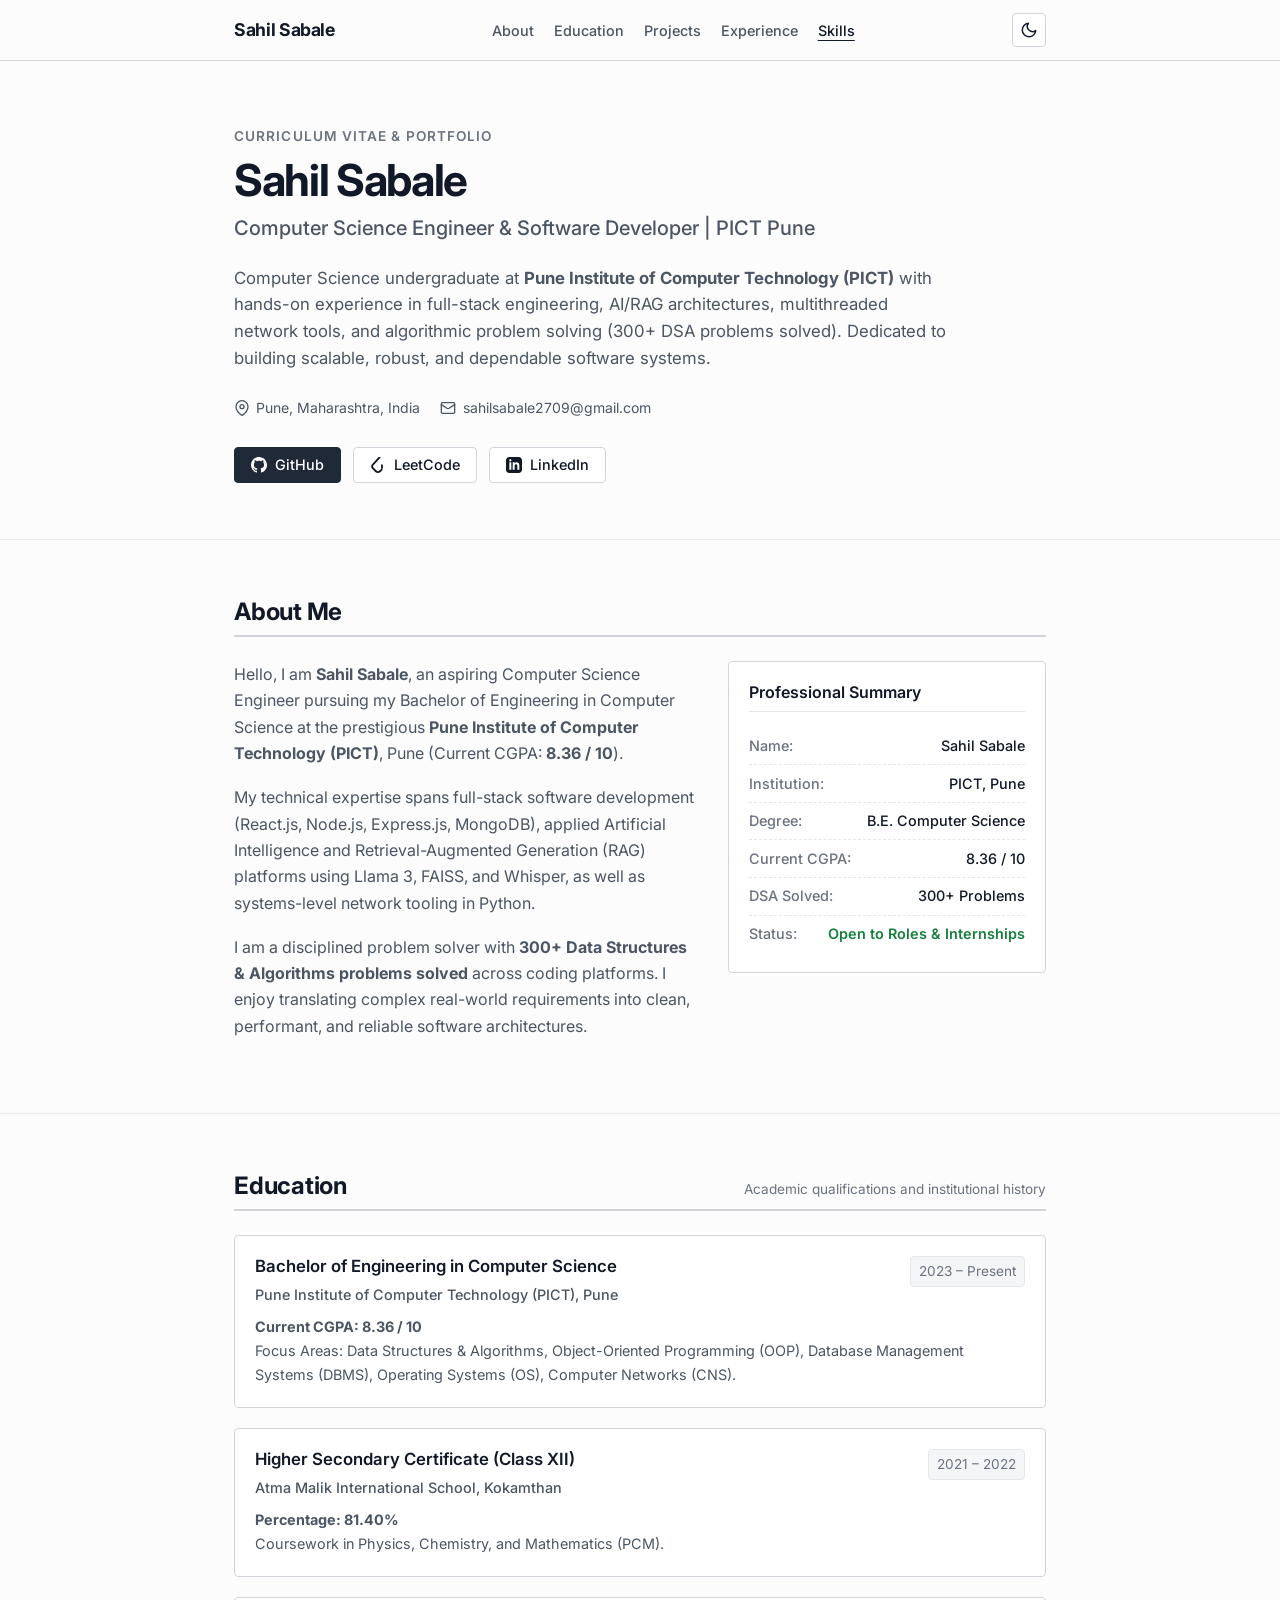
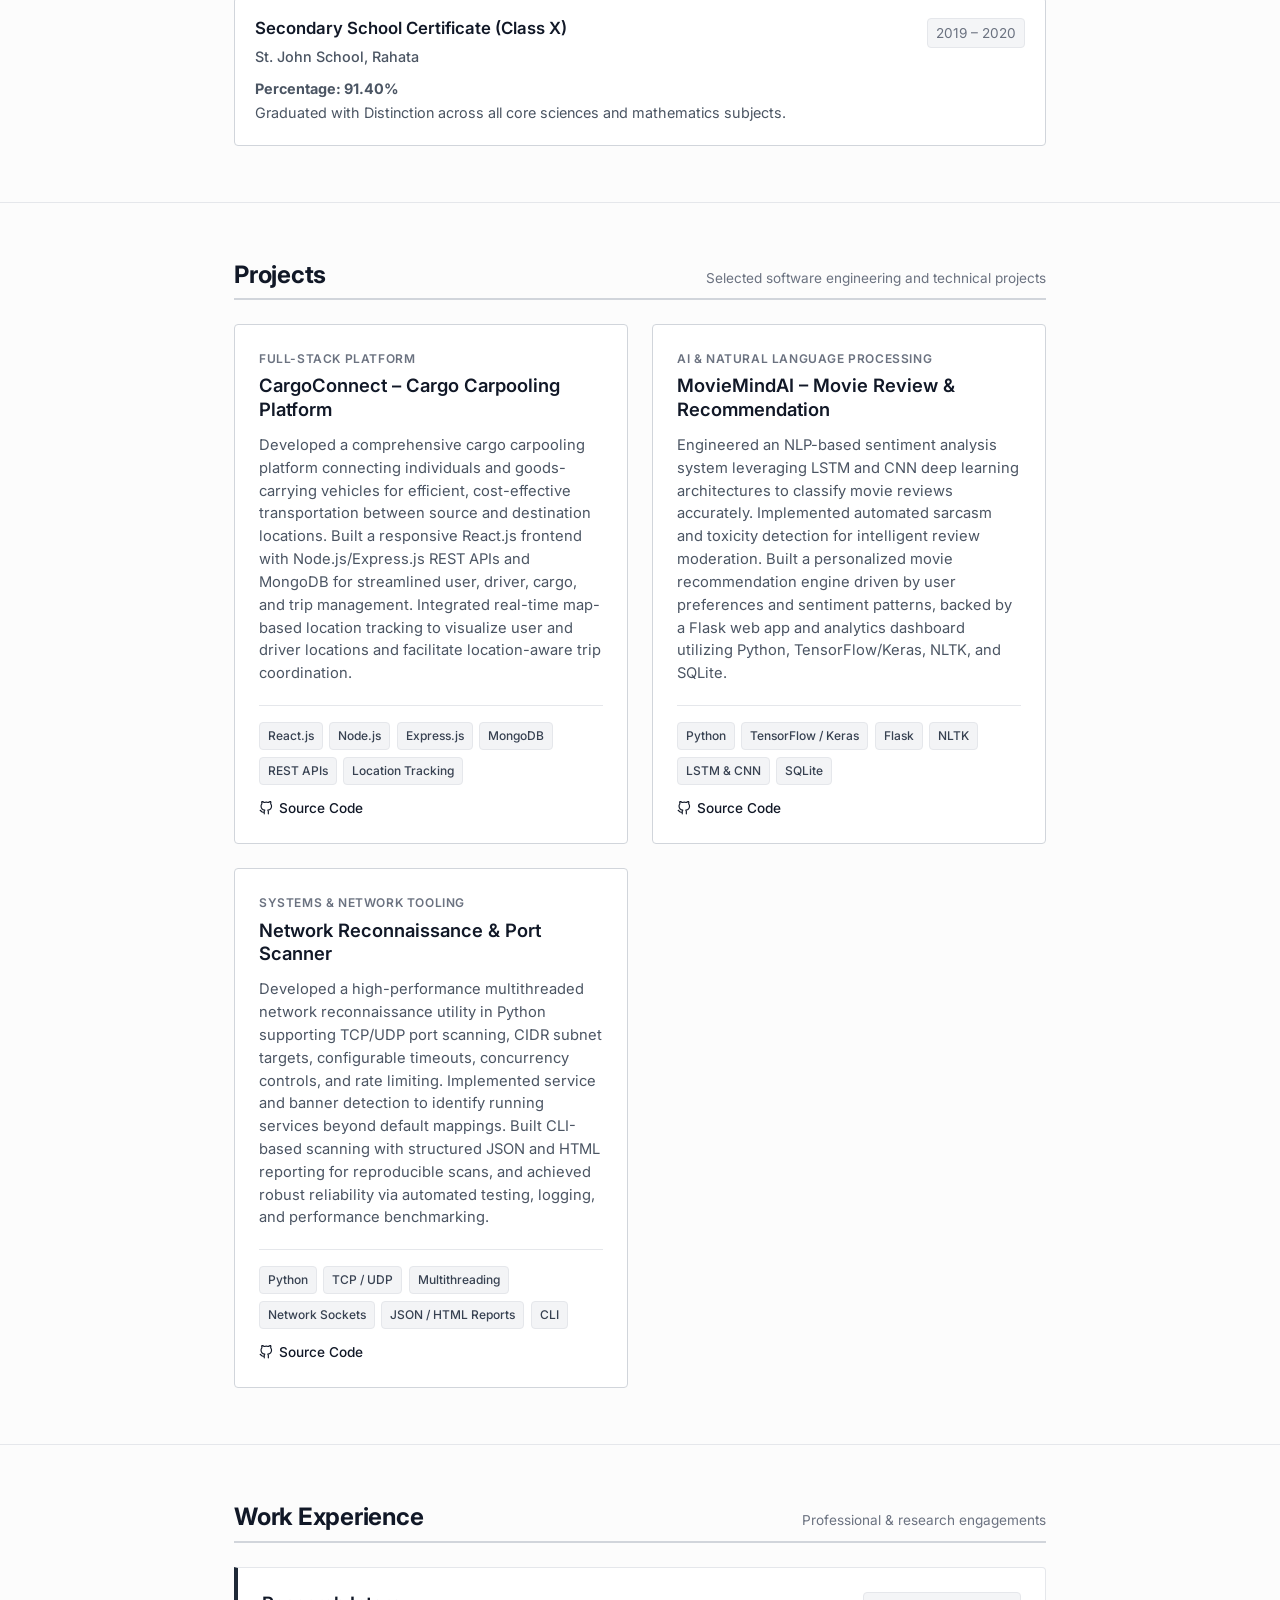
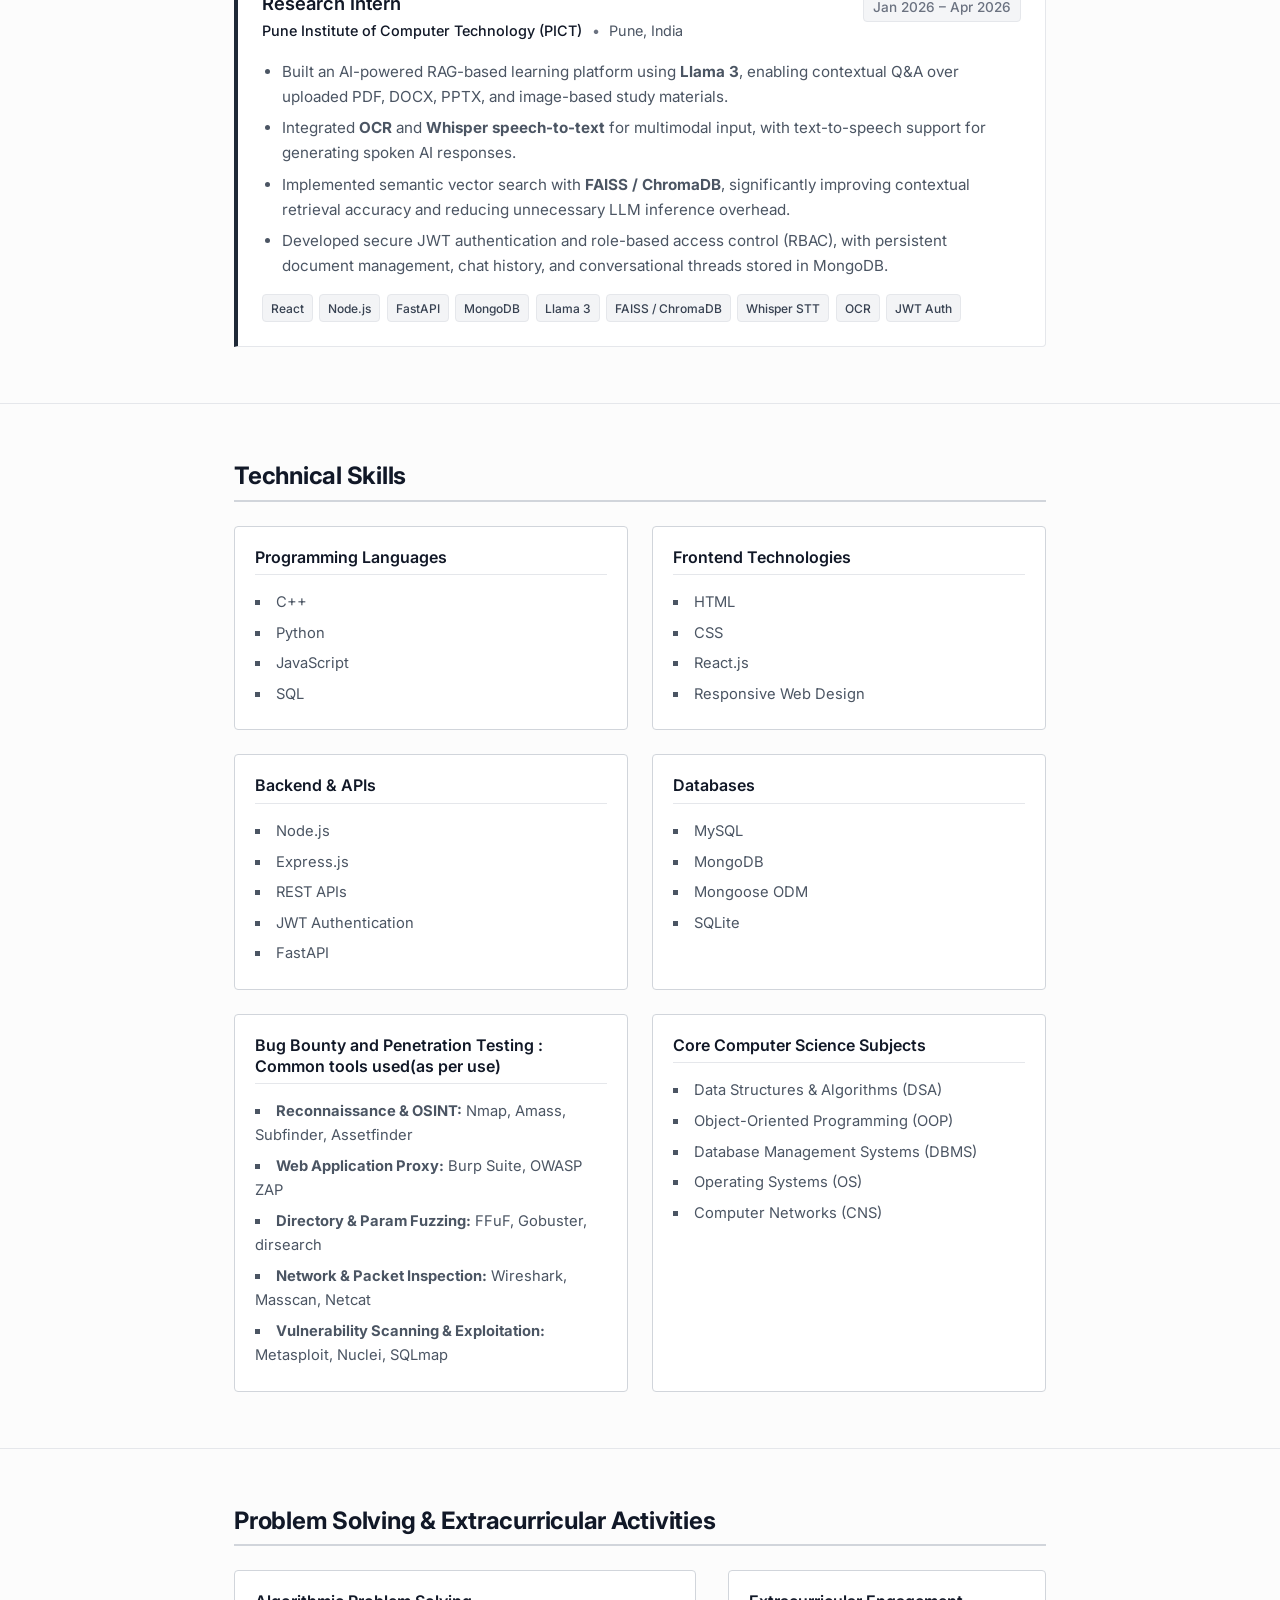
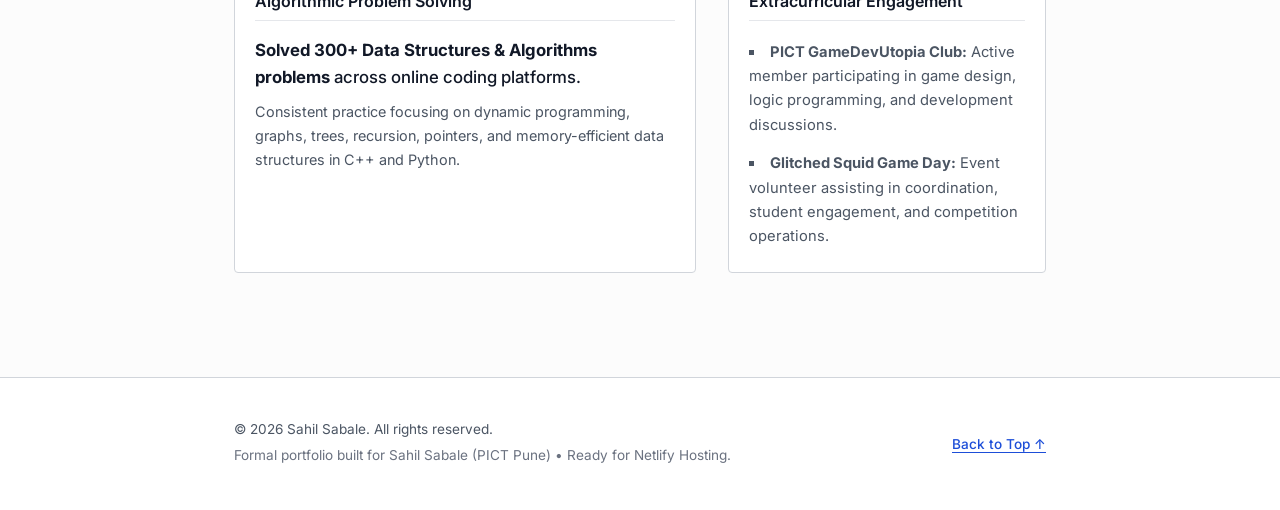
==== commit 7e583789: "feat: add platform profile links, replace AI/ML skills with Bug Bounty tools, and remove contact & r" ====
--- a/index.html
+++ b/index.html
@@ -33,7 +33,6 @@
           <li><a href="#projects">Projects</a></li>
           <li><a href="#experience">Experience</a></li>
           <li><a href="#skills">Skills</a></li>
-          <li><a href="#contact">Contact</a></li>
         </ul>
       </nav>
 
@@ -90,24 +89,17 @@
 
           <!-- Direct Links to Platforms -->
           <div class="hero-actions">
-            <a href="https://github.com" target="_blank" rel="noopener noreferrer" class="btn btn-primary">
+            <a href="https://github.com/sahil-sabale" target="_blank" rel="noopener noreferrer" class="btn btn-primary" title="Sahil Sabale GitHub Profile">
               <svg xmlns="http://www.w3.org/2000/svg" width="16" height="16" viewBox="0 0 24 24" fill="currentColor"><path d="M12 0c-6.626 0-12 5.373-12 12 0 5.302 3.438 9.8 8.207 11.387.599.111.793-.261.793-.577v-2.234c-3.338.726-4.033-1.416-4.033-1.416-.546-1.387-1.333-1.756-1.333-1.756-1.089-.745.083-.729.083-.729 1.205.084 1.839 1.237 1.839 1.237 1.07 1.834 2.807 1.304 3.492.997.107-.775.418-1.305.762-1.604-2.665-.305-5.467-1.334-5.467-5.931 0-1.311.469-2.381 1.236-3.221-.124-.303-.535-1.524.117-3.176 0 0 1.008-.322 3.301 1.23.957-.266 1.983-.399 3.003-.404 1.02.005 2.047.138 3.006.404 2.291-1.552 3.297-1.23 3.297-1.23.653 1.653.242 2.874.118 3.176.77.84 1.235 1.911 1.235 3.221 0 4.609-2.807 5.624-5.479 5.921.43.372.823 1.102.823 2.222v3.293c0 .319.192.694.801.576 4.765-1.589 8.199-6.086 8.199-11.386 0-6.627-5.373-12-12-12z"/></svg>
               GitHub
             </a>
-            <a href="https://leetcode.com" target="_blank" rel="noopener noreferrer" class="btn btn-secondary">
+            <a href="https://leetcode.com/sahil-sabale" target="_blank" rel="noopener noreferrer" class="btn btn-secondary" title="Sahil Sabale LeetCode Profile">
               <svg xmlns="http://www.w3.org/2000/svg" width="16" height="16" viewBox="0 0 24 24" fill="currentColor"><path d="M13.483 0a1.374 1.374 0 0 0-.961.438L7.116 6.226l-3.854 4.126a5.266 5.266 0 0 0-1.209 2.104 5.35 5.35 0 0 0-.125.513 5.527 5.527 0 0 0 .062 2.362 5.83 5.83 0 0 0 .349 1.017 5.938 5.938 0 0 0 1.271 1.818l4.277 4.193.039.038c2.248 2.165 5.852 2.133 8.063-.074l2.396-2.392c.54-.54.54-1.414.003-1.955a1.378 1.378 0 0 0-1.951-.003l-2.396 2.392a3.021 3.021 0 0 1-4.205.038l-.02-.019-4.276-4.193c-.652-.64-.972-1.469-.948-2.263a2.68 2.68 0 0 1 .666-1.607 2.6 2.6 0 0 1 .388-.334l4.981-5.334 4.993-5.35a1.38 1.38 0 0 0-.97-2.355zM17.962 10.97a1.378 1.378 0 0 0-1.378 1.378v4.321a1.378 1.378 0 1 0 2.756 0v-4.321a1.378 1.378 0 0 0-1.378-1.378z"/></svg>
               LeetCode
             </a>
-            <a href="https://www.linkedin.com" target="_blank" rel="noopener noreferrer" class="btn btn-secondary">
+            <a href="https://www.linkedin.com/in/sahil-sabale" target="_blank" rel="noopener noreferrer" class="btn btn-secondary" title="Sahil Sabale LinkedIn Profile">
               <svg xmlns="http://www.w3.org/2000/svg" width="16" height="16" viewBox="0 0 24 24" fill="currentColor"><path d="M19 0h-14c-2.761 0-5 2.239-5 5v14c0 2.761 2.239 5 5 5h14c2.762 0 5-2.239 5-5v-14c0-2.761-2.238-5-5-5zm-11 19h-3v-11h3v11zm-1.5-12.268c-.966 0-1.75-.79-1.75-1.764s.784-1.764 1.75-1.764 1.75.79 1.75 1.764-.783 1.764-1.75 1.764zm13.5 12.268h-3v-5.604c0-3.368-4-3.113-4 0v5.604h-3v-11h3v1.765c1.396-2.586 7-2.777 7 2.476v6.759z"/></svg>
               LinkedIn
-            </a>
-            <a href="#contact" class="btn btn-secondary">
-              Contact Me
-            </a>
-            <a href="resume.pdf" class="btn btn-outline" download="Sahil_Sabale_Resume.pdf" title="Download CV in PDF format">
-              <svg xmlns="http://www.w3.org/2000/svg" width="16" height="16" viewBox="0 0 24 24" fill="none" stroke="currentColor" stroke-width="2" stroke-linecap="round" stroke-linejoin="round"><path d="M21 15v4a2 2 0 0 1-2 2H5a2 2 0 0 1-2-2v-4"></path><polyline points="7 10 12 15 17 10"></polyline><line x1="12" y1="15" x2="12" y2="3"></line></svg>
-              Download Resume (PDF)
             </a>
           </div>
         </div>
@@ -389,13 +381,13 @@
           </div>
 
           <div class="skill-category">
-            <h3 class="skill-cat-title">AI / ML &amp; Frameworks</h3>
-            <ul class="skill-list">
-              <li>Llama 3 (LLM)</li>
-              <li>FAISS / ChromaDB (Vector DB)</li>
-              <li>Whisper (Speech-to-Text)</li>
-              <li>TensorFlow / Keras &amp; NLTK</li>
-              <li>OCR (Optical Character Recognition)</li>
+            <h3 class="skill-cat-title">Bug Bounty and Penetration Testing : Common tools used(as per use)</h3>
+            <ul class="skill-list">
+              <li><strong>Reconnaissance &amp; OSINT:</strong> Nmap, Amass, Subfinder, Assetfinder</li>
+              <li><strong>Web Application Proxy:</strong> Burp Suite, OWASP ZAP</li>
+              <li><strong>Directory &amp; Param Fuzzing:</strong> FFuF, Gobuster, dirsearch</li>
+              <li><strong>Network &amp; Packet Inspection:</strong> Wireshark, Masscan, Netcat</li>
+              <li><strong>Vulnerability Scanning &amp; Exploitation:</strong> Metasploit, Nuclei, SQLmap</li>
             </ul>
           </div>
 
@@ -442,91 +434,6 @@
         </div>
       </div>
     </section>
-
-    <!-- Connect & External Platforms Section -->
-    <section id="contact" class="section section-bordered">
-      <div class="container">
-        <h2 class="section-title">Contact &amp; Profiles</h2>
-        <p class="section-lead">
-          I am actively available for software engineering roles, internships, and technical collaborations. Please feel free to reach out directly through any of the channels below.
-        </p>
-
-        <div class="contact-grid">
-          <!-- Contact Channels Card -->
-          <div class="contact-channels">
-            <h3 class="channel-heading">Direct Contact &amp; Profiles</h3>
-            
-            <ul class="channel-list">
-              <li class="channel-item">
-                <span class="channel-label">Email Address</span>
-                <div class="channel-action-row">
-                  <a href="mailto:sahilsabale2709@gmail.com" class="channel-link" id="email-address">sahilsabale2709@gmail.com</a>
-                  <button id="copy-email-btn" class="btn btn-sm btn-outline" type="button" aria-label="Copy email address">
-                    Copy
-                  </button>
-                </div>
-              </li>
-
-              <li class="channel-item">
-                <span class="channel-label">GitHub</span>
-                <a href="https://github.com" target="_blank" rel="noopener noreferrer" class="channel-link">
-                  github.com/sahil-sabale &nearr;
-                </a>
-              </li>
-
-              <li class="channel-item">
-                <span class="channel-label">LeetCode</span>
-                <a href="https://leetcode.com" target="_blank" rel="noopener noreferrer" class="channel-link">
-                  leetcode.com/sahil-sabale &nearr;
-                </a>
-              </li>
-
-              <li class="channel-item">
-                <span class="channel-label">LinkedIn</span>
-                <a href="https://www.linkedin.com" target="_blank" rel="noopener noreferrer" class="channel-link">
-                  linkedin.com/in/sahil-sabale &nearr;
-                </a>
-              </li>
-            </ul>
-          </div>
-
-          <!-- Formal Netlify-Compatible Contact Form -->
-          <div class="contact-form-wrapper">
-            <h3 class="channel-heading">Send a Formal Message</h3>
-            <p class="form-subtext">This form is pre-configured for Netlify Forms. Submissions go straight to your Netlify dashboard.</p>
-            
-            <form name="portfolio-contact" method="POST" data-netlify="true" class="formal-form">
-              <!-- Hidden input for Netlify Form handling -->
-              <input type="hidden" name="form-name" value="portfolio-contact">
-
-              <div class="form-group">
-                <label for="form-name">Your Full Name <span class="required">*</span></label>
-                <input type="text" id="form-name" name="name" required placeholder="e.g. Recruiter / Engineer Name" class="form-control">
-              </div>
-
-              <div class="form-group">
-                <label for="form-email">Your Work Email <span class="required">*</span></label>
-                <input type="email" id="form-email" name="email" required placeholder="name@company.com" class="form-control">
-              </div>
-
-              <div class="form-group">
-                <label for="form-subject">Subject <span class="required">*</span></label>
-                <input type="text" id="form-subject" name="subject" required placeholder="Software Engineering Role / Opportunity Inquiry" class="form-control">
-              </div>
-
-              <div class="form-group">
-                <label for="form-message">Message <span class="required">*</span></label>
-                <textarea id="form-message" name="message" rows="5" required placeholder="Please write your inquiry or message here..." class="form-control"></textarea>
-              </div>
-
-              <button type="submit" class="btn btn-primary btn-block">
-                Send Message
-              </button>
-            </form>
-          </div>
-        </div>
-      </div>
-    </section>
   </main>
 
   <!-- Site Footer -->
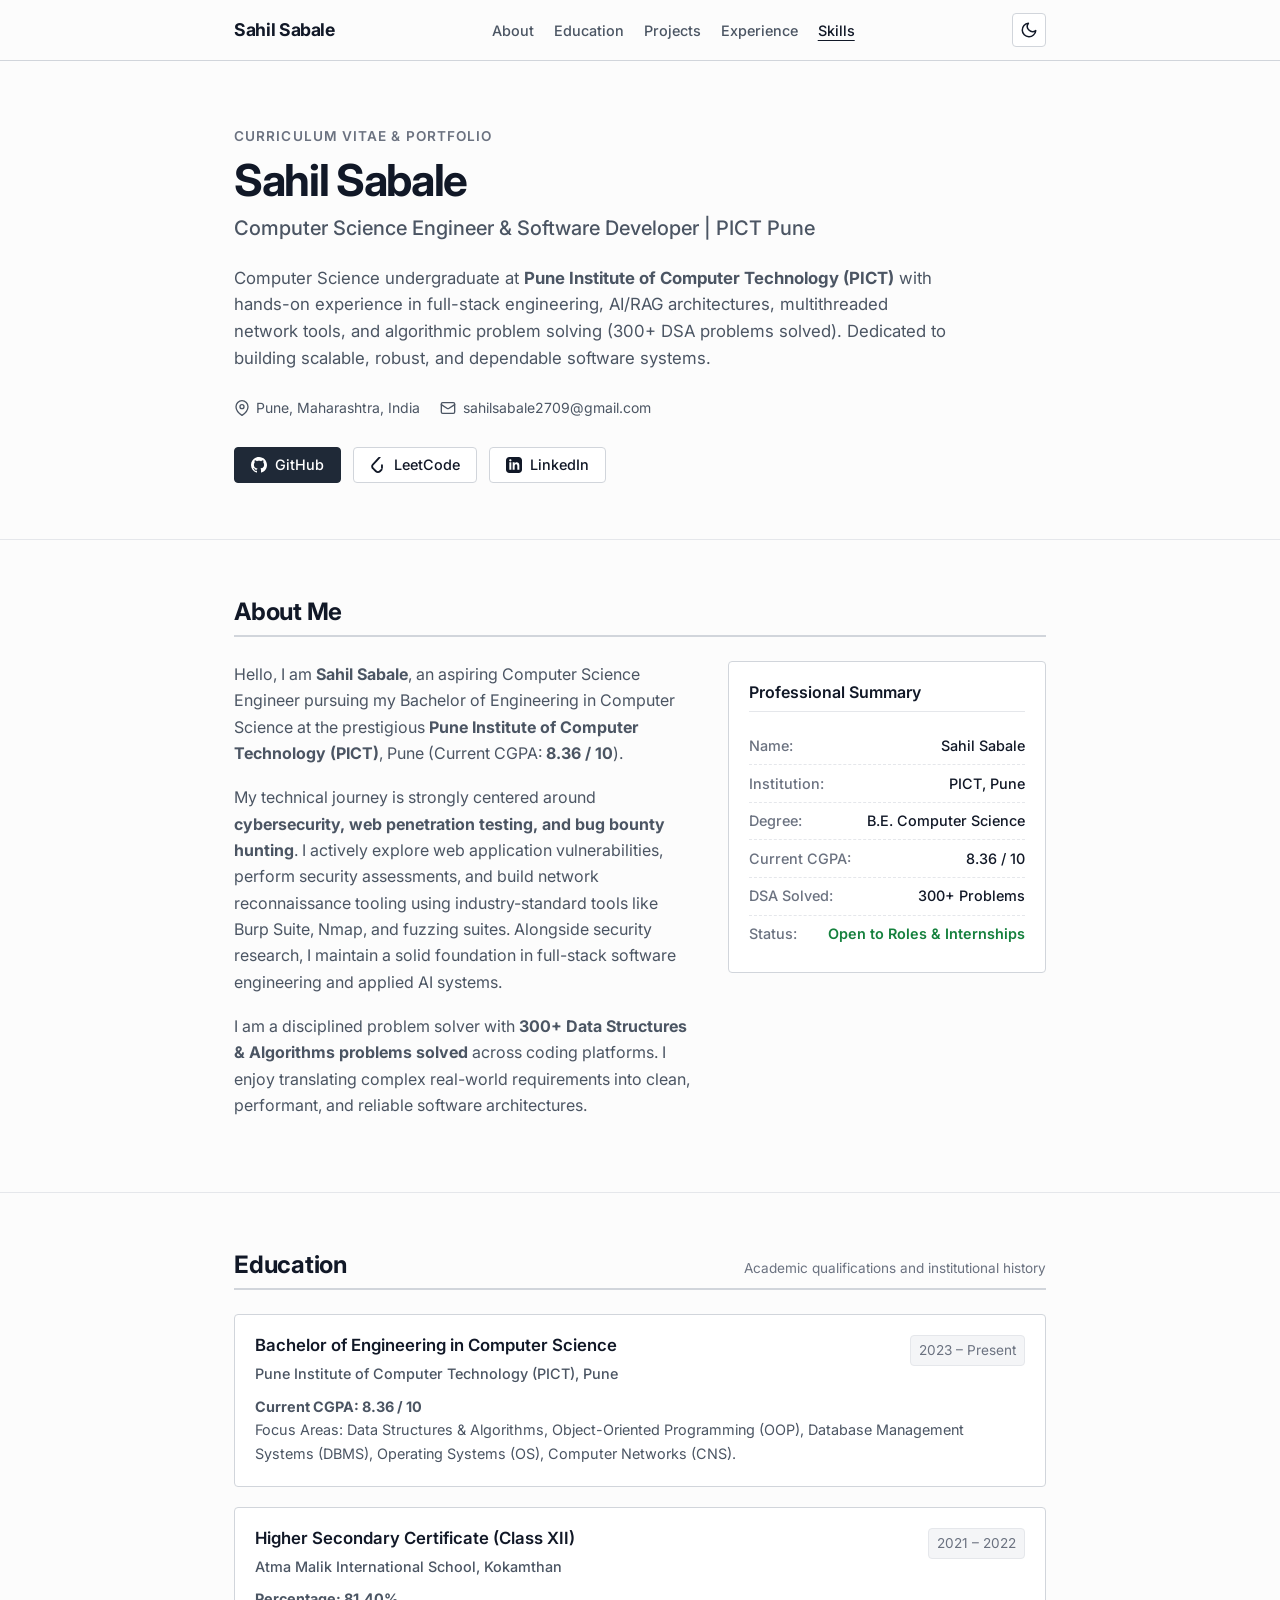
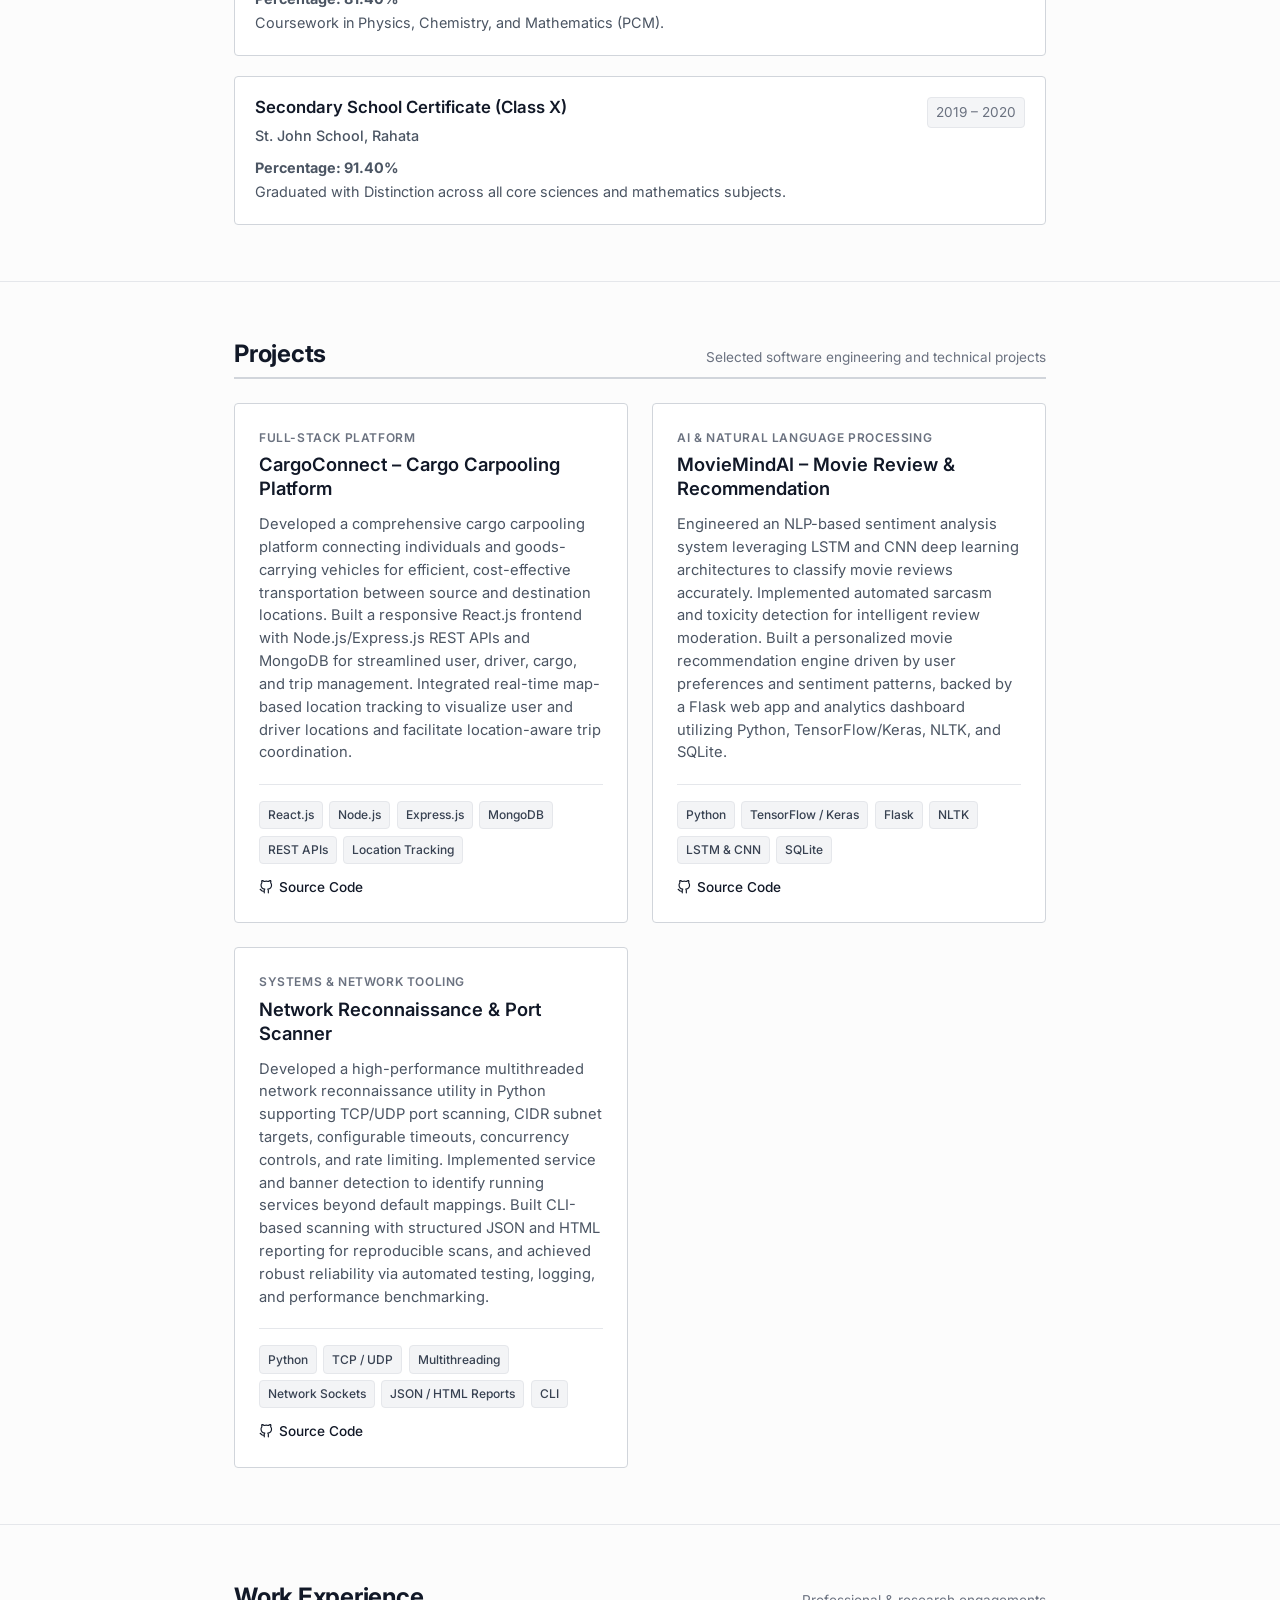
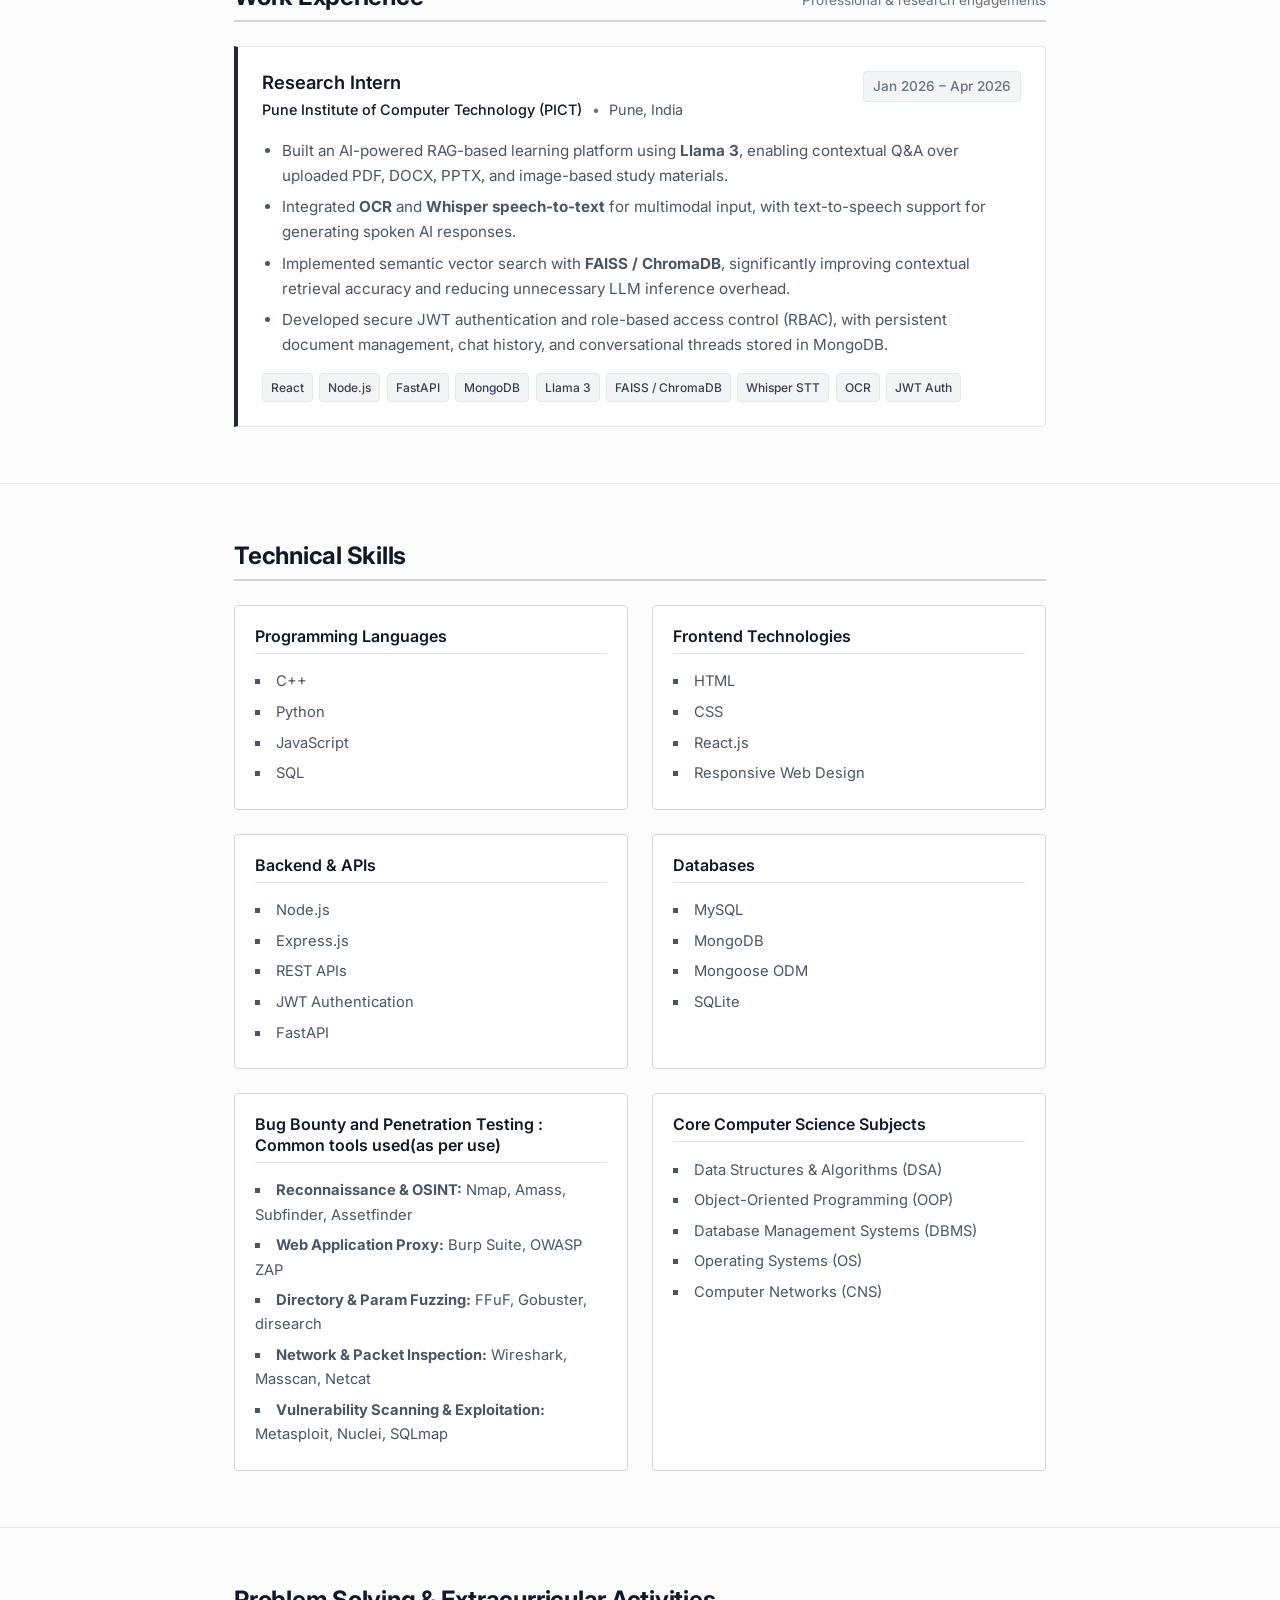
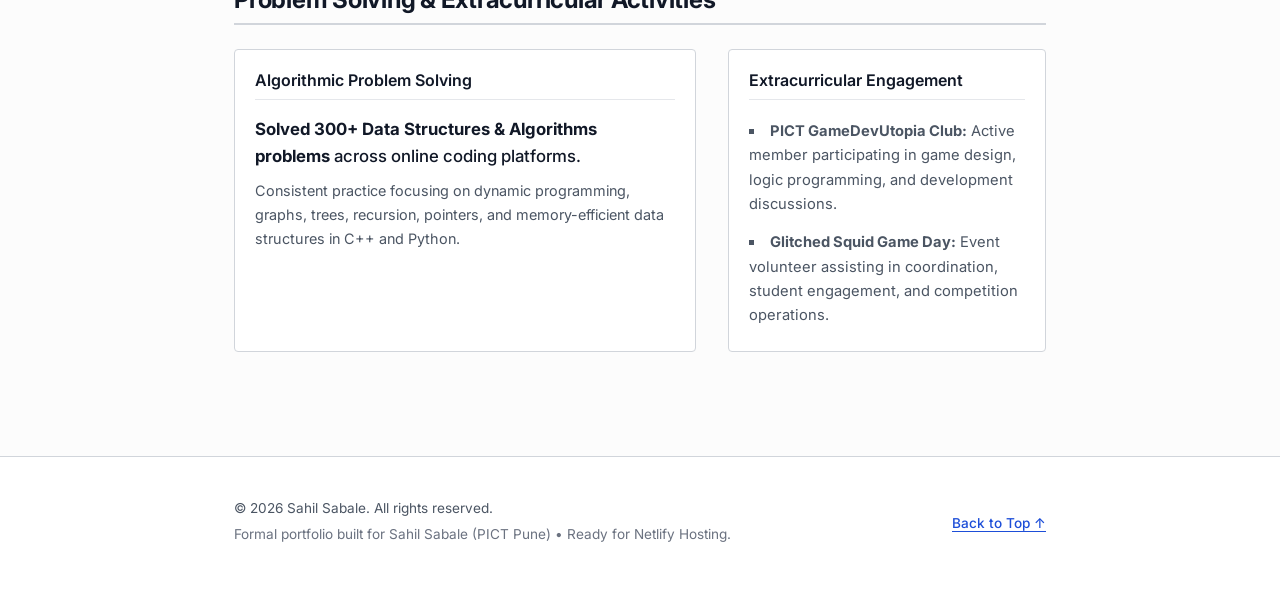
==== commit 41c245c0: "feat: enhance About section with cybersecurity and web testing journey and merged AI summary" ====
--- a/index.html
+++ b/index.html
@@ -116,7 +116,7 @@
               Hello, I am <strong>Sahil Sabale</strong>, an aspiring Computer Science Engineer pursuing my Bachelor of Engineering in Computer Science at the prestigious <strong>Pune Institute of Computer Technology (PICT)</strong>, Pune (Current CGPA: <strong>8.36 / 10</strong>).
             </p>
             <p>
-              My technical expertise spans full-stack software development (React.js, Node.js, Express.js, MongoDB), applied Artificial Intelligence and Retrieval-Augmented Generation (RAG) platforms using Llama 3, FAISS, and Whisper, as well as systems-level network tooling in Python.
+              My technical journey is strongly centered around <strong>cybersecurity, web penetration testing, and bug bounty hunting</strong>. I actively explore web application vulnerabilities, perform security assessments, and build network reconnaissance tooling using industry-standard tools like Burp Suite, Nmap, and fuzzing suites. Alongside security research, I maintain a solid foundation in full-stack software engineering and applied AI systems.
             </p>
             <p>
               I am a disciplined problem solver with <strong>300+ Data Structures &amp; Algorithms problems solved</strong> across coding platforms. I enjoy translating complex real-world requirements into clean, performant, and reliable software architectures.
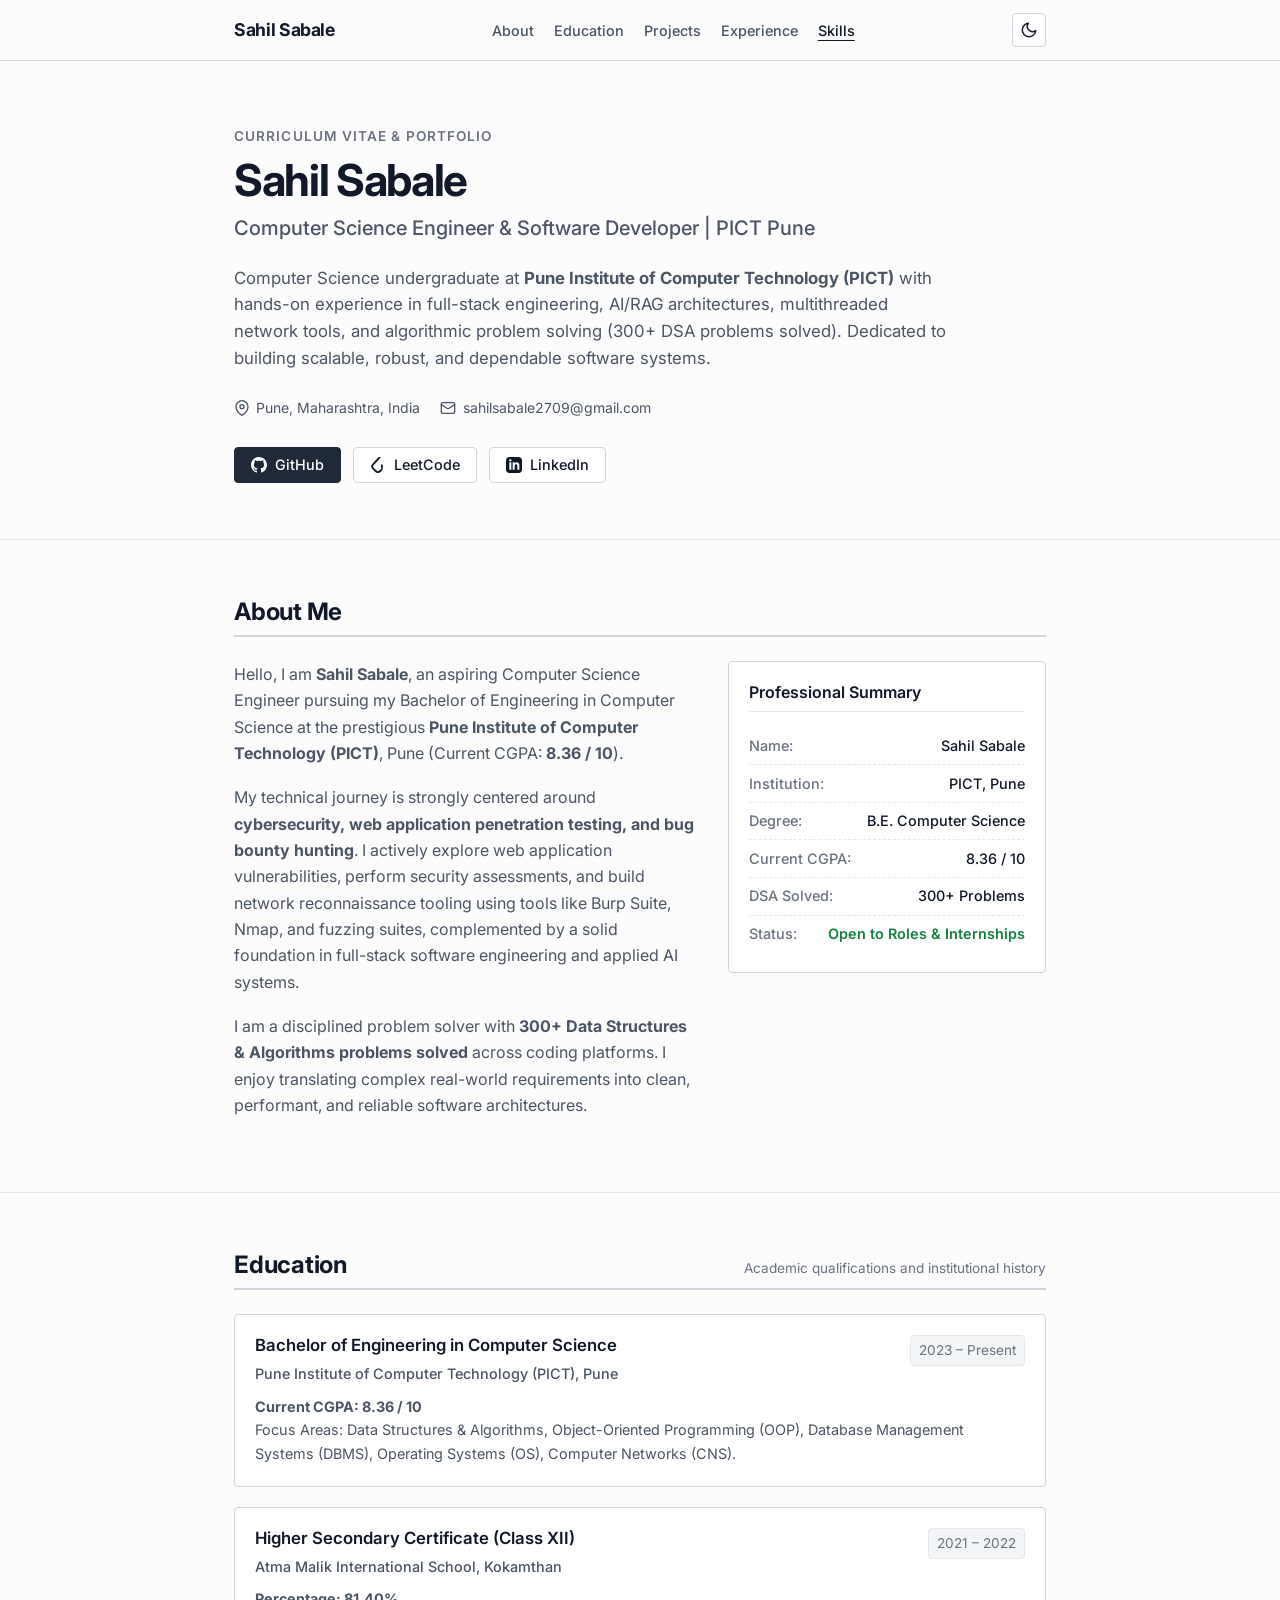
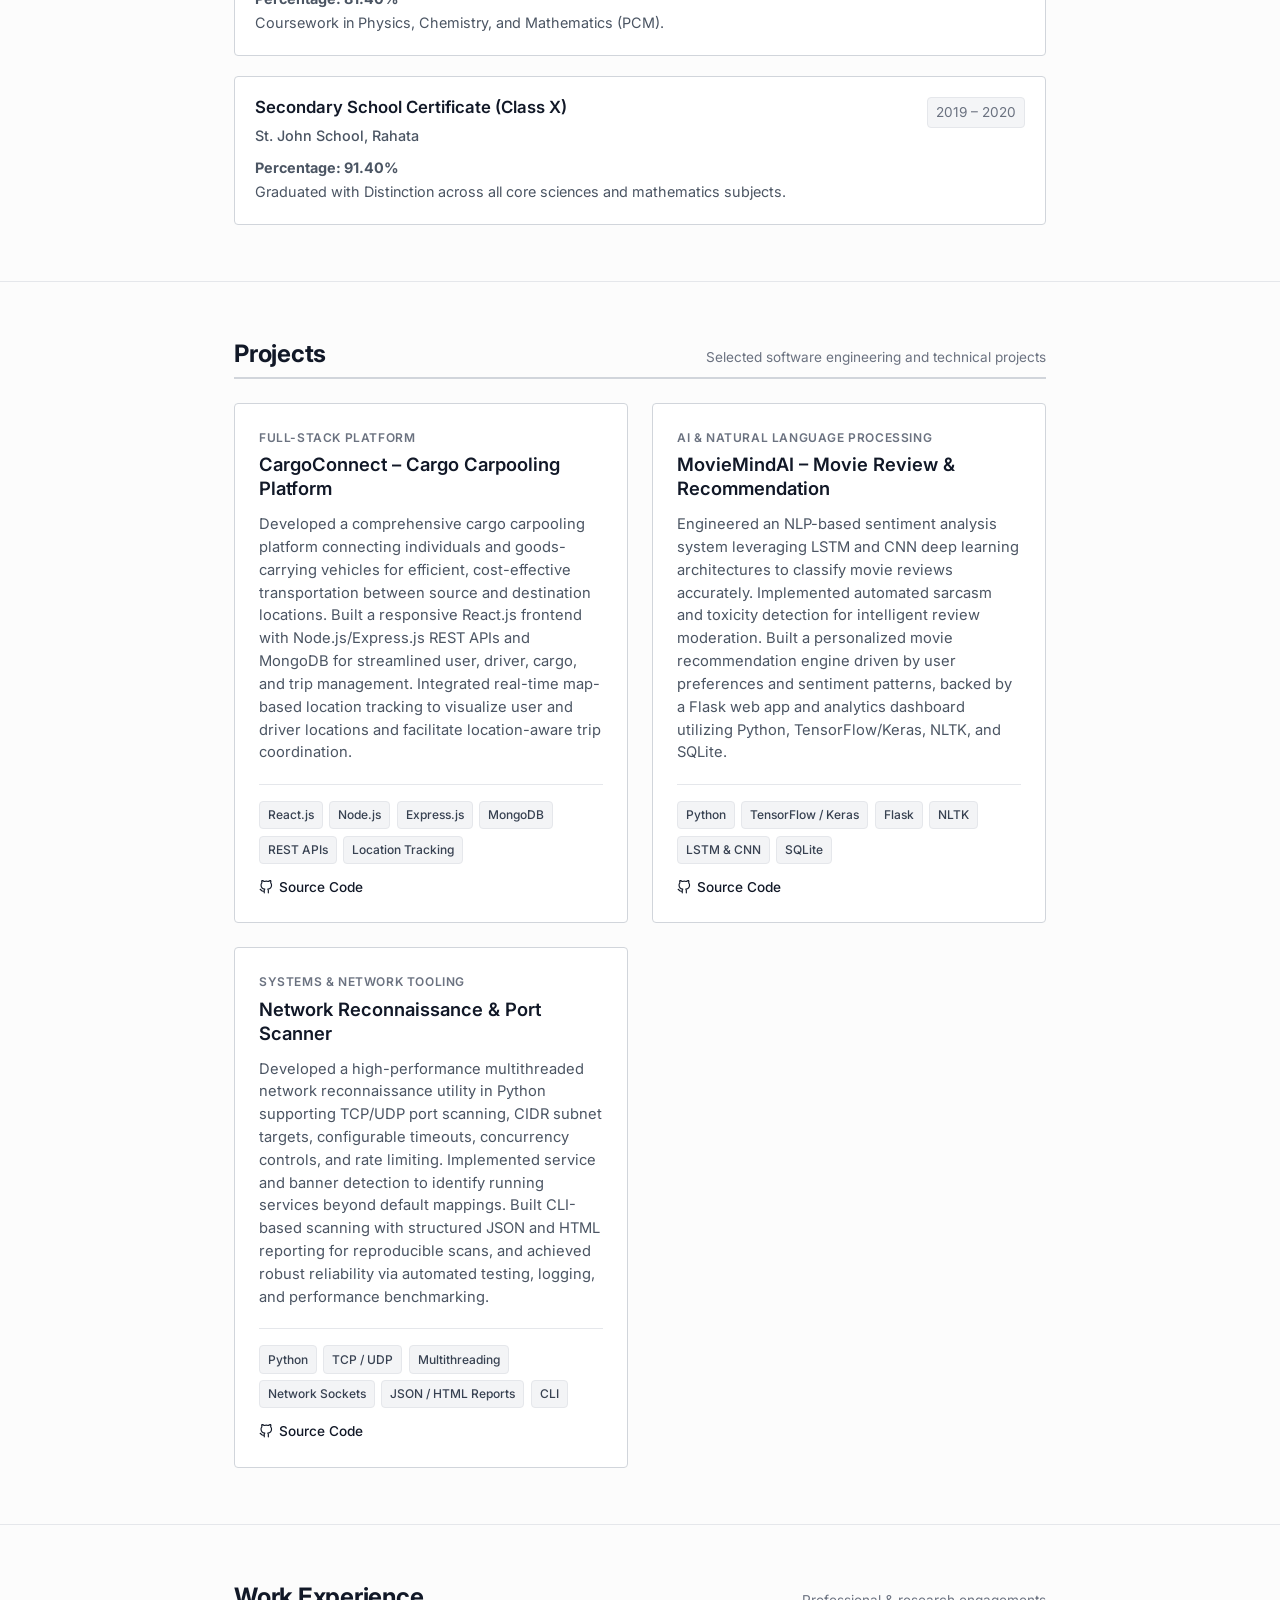
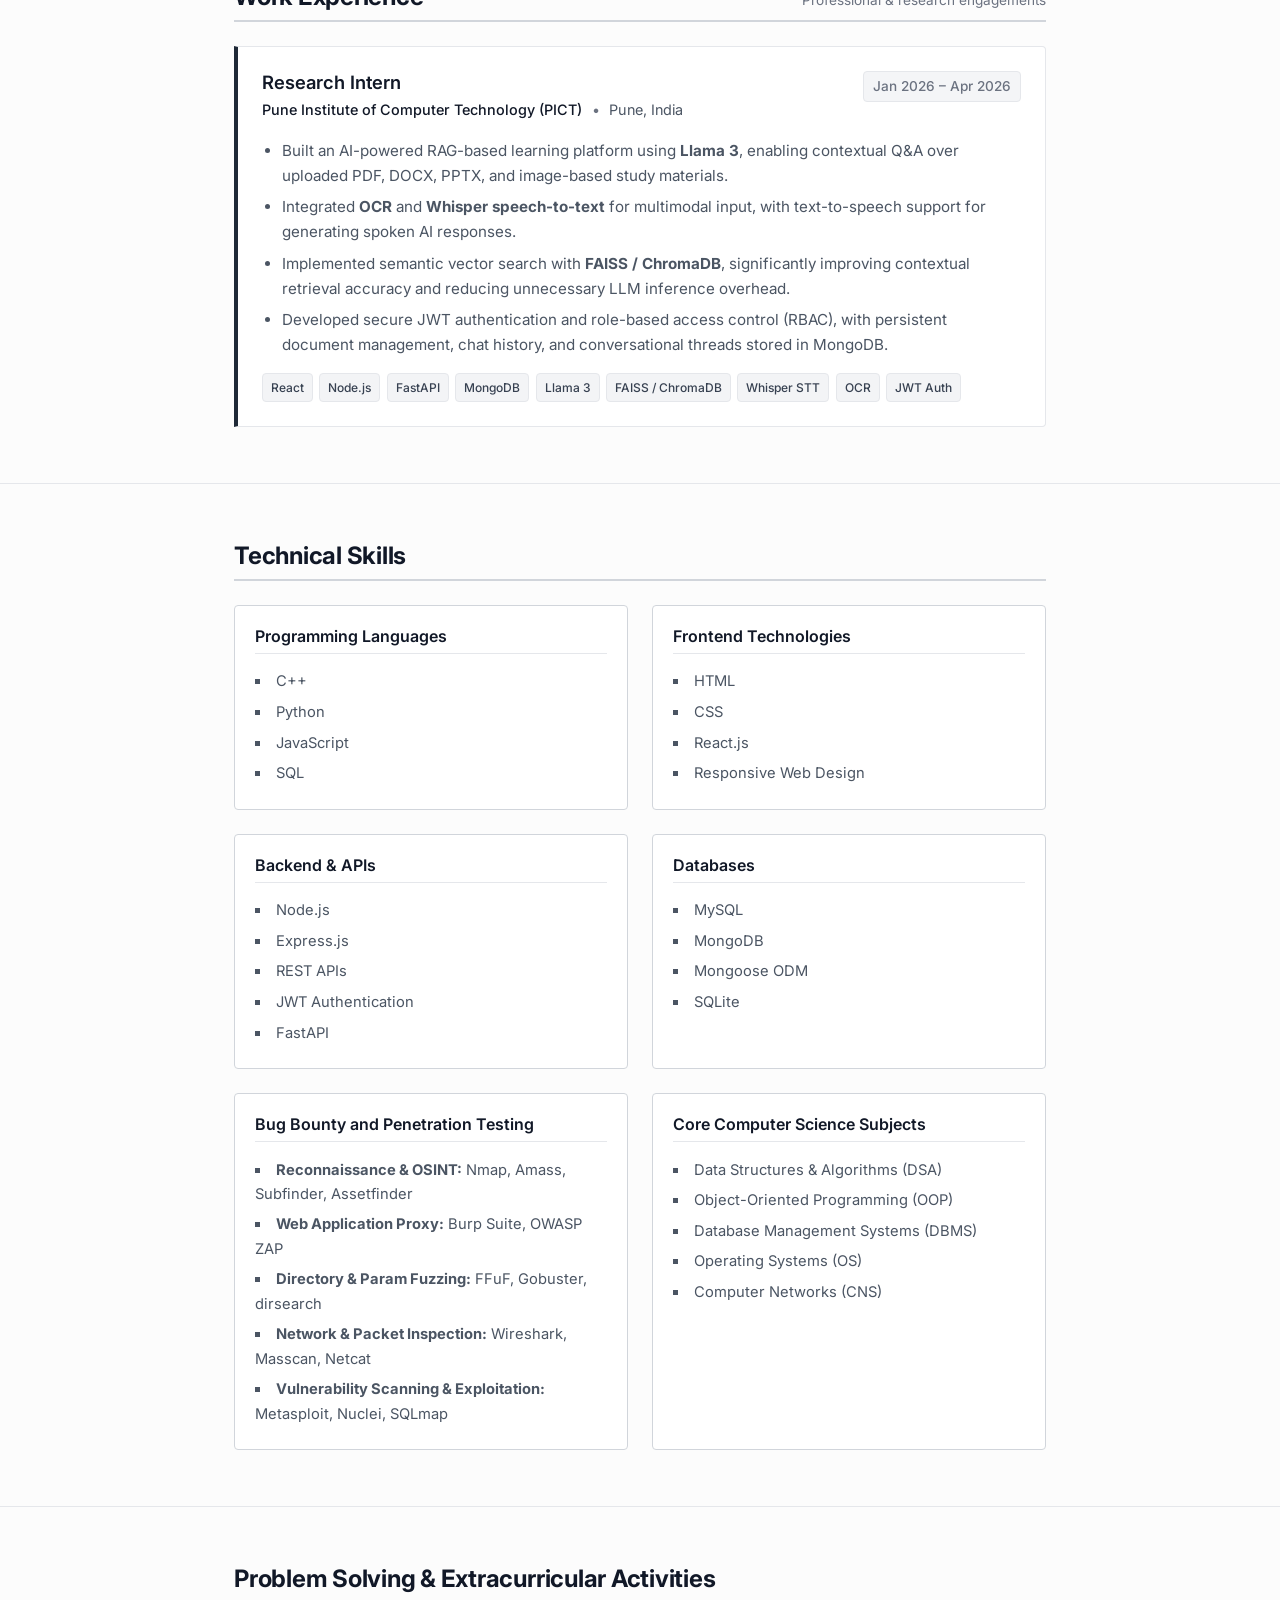
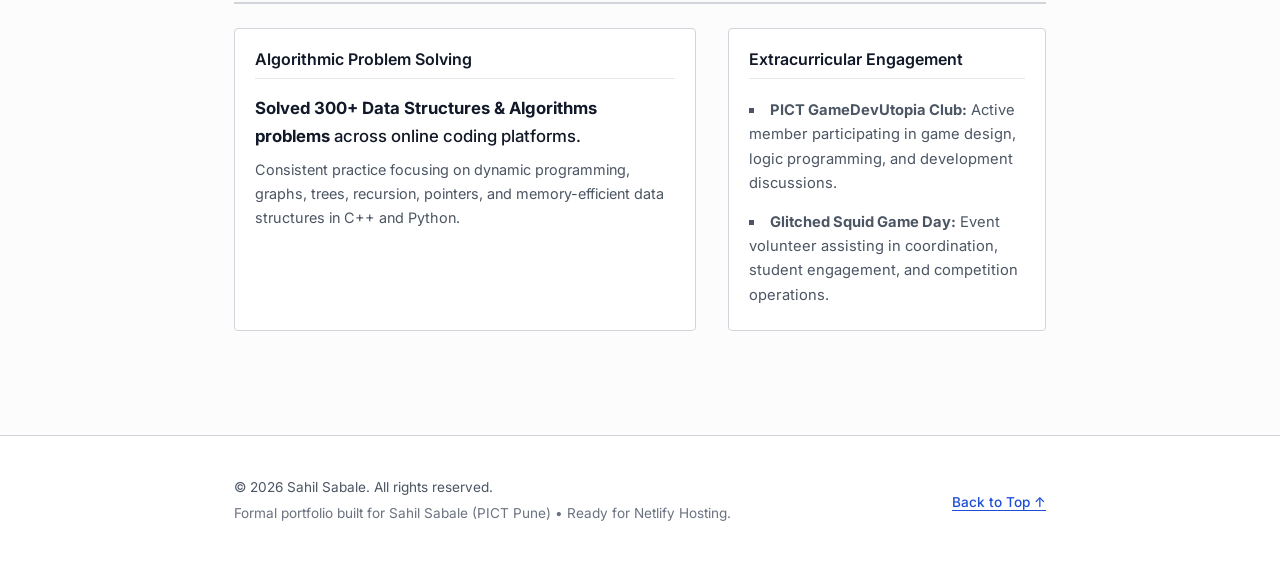
==== commit 5da110b2: "feat: update About section to focus on cybersecurity & web testing journey with merged AI descriptio" ====
--- a/index.html
+++ b/index.html
@@ -1,16 +1,19 @@
 <!DOCTYPE html>
 <html lang="en">
+
 <head>
   <meta charset="UTF-8">
   <meta name="viewport" content="width=device-width, initial-scale=1.0">
   <title>Sahil Sabale | Computer Science Engineer &amp; Developer Portfolio</title>
-  <meta name="description" content="Formal portfolio and resume of Sahil Sabale - Computer Science student at PICT Pune. Experienced in full-stack web development, AI/NLP systems, network tooling, and DSA.">
+  <meta name="description"
+    content="Formal portfolio and resume of Sahil Sabale - Computer Science student at PICT Pune. Experienced in full-stack web development, AI/NLP systems, network tooling, and DSA.">
   <meta name="author" content="Sahil Sabale">
 
   <!-- Open Graph / Meta for Social Previews -->
   <meta property="og:type" content="website">
   <meta property="og:title" content="Sahil Sabale | Computer Science Engineer Portfolio">
-  <meta property="og:description" content="Formal portfolio featuring projects (CargoConnect, MovieMindAI, Network Reconnaissance), research experience at PICT, skills, and education.">
+  <meta property="og:description"
+    content="Formal portfolio featuring projects (CargoConnect, MovieMindAI, Network Reconnaissance), research experience at PICT, skills, and education.">
   <meta property="og:site_name" content="Sahil Sabale Portfolio">
 
   <!-- Google Fonts: Inter font for clean, formal, professional typography -->
@@ -20,12 +23,13 @@
 
   <link rel="stylesheet" href="styles.css">
 </head>
+
 <body>
   <!-- Header / Navigation Bar -->
   <header class="site-header">
     <div class="container header-container">
       <a href="#" class="brand-logo" aria-label="Home">Sahil Sabale</a>
-      
+
       <nav class="main-nav" aria-label="Main Navigation">
         <ul class="nav-links">
           <li><a href="#about">About</a></li>
@@ -37,8 +41,10 @@
       </nav>
 
       <div class="header-actions">
-        <button id="theme-toggle" class="btn btn-secondary btn-icon" aria-label="Toggle dark/light mode" title="Toggle theme">
-          <svg class="icon icon-sun" xmlns="http://www.w3.org/2000/svg" width="18" height="18" viewBox="0 0 24 24" fill="none" stroke="currentColor" stroke-width="2" stroke-linecap="round" stroke-linejoin="round">
+        <button id="theme-toggle" class="btn btn-secondary btn-icon" aria-label="Toggle dark/light mode"
+          title="Toggle theme">
+          <svg class="icon icon-sun" xmlns="http://www.w3.org/2000/svg" width="18" height="18" viewBox="0 0 24 24"
+            fill="none" stroke="currentColor" stroke-width="2" stroke-linecap="round" stroke-linejoin="round">
             <circle cx="12" cy="12" r="5"></circle>
             <line x1="12" y1="1" x2="12" y2="3"></line>
             <line x1="12" y1="21" x2="12" y2="23"></line>
@@ -49,12 +55,14 @@
             <line x1="4.22" y1="19.78" x2="5.64" y2="18.36"></line>
             <line x1="18.36" y1="5.64" x2="19.78" y2="4.22"></line>
           </svg>
-          <svg class="icon icon-moon" xmlns="http://www.w3.org/2000/svg" width="18" height="18" viewBox="0 0 24 24" fill="none" stroke="currentColor" stroke-width="2" stroke-linecap="round" stroke-linejoin="round">
+          <svg class="icon icon-moon" xmlns="http://www.w3.org/2000/svg" width="18" height="18" viewBox="0 0 24 24"
+            fill="none" stroke="currentColor" stroke-width="2" stroke-linecap="round" stroke-linejoin="round">
             <path d="M21 12.79A9 9 0 1 1 11.21 3 7 7 0 0 0 21 12.79z"></path>
           </svg>
         </button>
         <button id="mobile-menu-toggle" class="btn btn-secondary btn-icon mobile-only" aria-label="Toggle mobile menu">
-          <svg xmlns="http://www.w3.org/2000/svg" width="20" height="20" viewBox="0 0 24 24" fill="none" stroke="currentColor" stroke-width="2" stroke-linecap="round" stroke-linejoin="round">
+          <svg xmlns="http://www.w3.org/2000/svg" width="20" height="20" viewBox="0 0 24 24" fill="none"
+            stroke="currentColor" stroke-width="2" stroke-linecap="round" stroke-linejoin="round">
             <line x1="3" y1="12" x2="21" y2="12"></line>
             <line x1="3" y1="6" x2="21" y2="6"></line>
             <line x1="3" y1="18" x2="21" y2="18"></line>
@@ -73,32 +81,55 @@
           <h1 class="hero-title">Sahil Sabale</h1>
           <p class="hero-subtitle">Computer Science Engineer &amp; Software Developer | PICT Pune</p>
           <p class="hero-description">
-            Computer Science undergraduate at <strong>Pune Institute of Computer Technology (PICT)</strong> with hands-on experience in full-stack engineering, AI/RAG architectures, multithreaded network tools, and algorithmic problem solving (300+ DSA problems solved). Dedicated to building scalable, robust, and dependable software systems.
+            Computer Science undergraduate at <strong>Pune Institute of Computer Technology (PICT)</strong> with
+            hands-on experience in full-stack engineering, AI/RAG architectures, multithreaded network tools, and
+            algorithmic problem solving (300+ DSA problems solved). Dedicated to building scalable, robust, and
+            dependable software systems.
           </p>
-          
+
           <div class="hero-quick-meta">
             <span class="meta-item">
-              <svg xmlns="http://www.w3.org/2000/svg" width="16" height="16" viewBox="0 0 24 24" fill="none" stroke="currentColor" stroke-width="2" stroke-linecap="round" stroke-linejoin="round"><path d="M21 10c0 7-9 13-9 13s-9-6-9-13a9 9 0 0 1 18 0z"></path><circle cx="12" cy="10" r="3"></circle></svg>
+              <svg xmlns="http://www.w3.org/2000/svg" width="16" height="16" viewBox="0 0 24 24" fill="none"
+                stroke="currentColor" stroke-width="2" stroke-linecap="round" stroke-linejoin="round">
+                <path d="M21 10c0 7-9 13-9 13s-9-6-9-13a9 9 0 0 1 18 0z"></path>
+                <circle cx="12" cy="10" r="3"></circle>
+              </svg>
               Pune, Maharashtra, India
             </span>
             <span class="meta-item">
-              <svg xmlns="http://www.w3.org/2000/svg" width="16" height="16" viewBox="0 0 24 24" fill="none" stroke="currentColor" stroke-width="2" stroke-linecap="round" stroke-linejoin="round"><rect x="2" y="4" width="20" height="16" rx="2"></rect><path d="m22 7-8.97 5.7a1.94 1.94 0 0 1-2.06 0L2 7"></path></svg>
+              <svg xmlns="http://www.w3.org/2000/svg" width="16" height="16" viewBox="0 0 24 24" fill="none"
+                stroke="currentColor" stroke-width="2" stroke-linecap="round" stroke-linejoin="round">
+                <rect x="2" y="4" width="20" height="16" rx="2"></rect>
+                <path d="m22 7-8.97 5.7a1.94 1.94 0 0 1-2.06 0L2 7"></path>
+              </svg>
               <a href="mailto:sahilsabale2709@gmail.com" class="meta-link">sahilsabale2709@gmail.com</a>
             </span>
           </div>
 
           <!-- Direct Links to Platforms -->
           <div class="hero-actions">
-            <a href="https://github.com/sahil-sabale" target="_blank" rel="noopener noreferrer" class="btn btn-primary" title="Sahil Sabale GitHub Profile">
-              <svg xmlns="http://www.w3.org/2000/svg" width="16" height="16" viewBox="0 0 24 24" fill="currentColor"><path d="M12 0c-6.626 0-12 5.373-12 12 0 5.302 3.438 9.8 8.207 11.387.599.111.793-.261.793-.577v-2.234c-3.338.726-4.033-1.416-4.033-1.416-.546-1.387-1.333-1.756-1.333-1.756-1.089-.745.083-.729.083-.729 1.205.084 1.839 1.237 1.839 1.237 1.07 1.834 2.807 1.304 3.492.997.107-.775.418-1.305.762-1.604-2.665-.305-5.467-1.334-5.467-5.931 0-1.311.469-2.381 1.236-3.221-.124-.303-.535-1.524.117-3.176 0 0 1.008-.322 3.301 1.23.957-.266 1.983-.399 3.003-.404 1.02.005 2.047.138 3.006.404 2.291-1.552 3.297-1.23 3.297-1.23.653 1.653.242 2.874.118 3.176.77.84 1.235 1.911 1.235 3.221 0 4.609-2.807 5.624-5.479 5.921.43.372.823 1.102.823 2.222v3.293c0 .319.192.694.801.576 4.765-1.589 8.199-6.086 8.199-11.386 0-6.627-5.373-12-12-12z"/></svg>
+            <a href="https://github.com/sahil-sabale" target="_blank" rel="noopener noreferrer" class="btn btn-primary"
+              title="Sahil Sabale GitHub Profile">
+              <svg xmlns="http://www.w3.org/2000/svg" width="16" height="16" viewBox="0 0 24 24" fill="currentColor">
+                <path
+                  d="M12 0c-6.626 0-12 5.373-12 12 0 5.302 3.438 9.8 8.207 11.387.599.111.793-.261.793-.577v-2.234c-3.338.726-4.033-1.416-4.033-1.416-.546-1.387-1.333-1.756-1.333-1.756-1.089-.745.083-.729.083-.729 1.205.084 1.839 1.237 1.839 1.237 1.07 1.834 2.807 1.304 3.492.997.107-.775.418-1.305.762-1.604-2.665-.305-5.467-1.334-5.467-5.931 0-1.311.469-2.381 1.236-3.221-.124-.303-.535-1.524.117-3.176 0 0 1.008-.322 3.301 1.23.957-.266 1.983-.399 3.003-.404 1.02.005 2.047.138 3.006.404 2.291-1.552 3.297-1.23 3.297-1.23.653 1.653.242 2.874.118 3.176.77.84 1.235 1.911 1.235 3.221 0 4.609-2.807 5.624-5.479 5.921.43.372.823 1.102.823 2.222v3.293c0 .319.192.694.801.576 4.765-1.589 8.199-6.086 8.199-11.386 0-6.627-5.373-12-12-12z" />
+              </svg>
               GitHub
             </a>
-            <a href="https://leetcode.com/sahil-sabale" target="_blank" rel="noopener noreferrer" class="btn btn-secondary" title="Sahil Sabale LeetCode Profile">
-              <svg xmlns="http://www.w3.org/2000/svg" width="16" height="16" viewBox="0 0 24 24" fill="currentColor"><path d="M13.483 0a1.374 1.374 0 0 0-.961.438L7.116 6.226l-3.854 4.126a5.266 5.266 0 0 0-1.209 2.104 5.35 5.35 0 0 0-.125.513 5.527 5.527 0 0 0 .062 2.362 5.83 5.83 0 0 0 .349 1.017 5.938 5.938 0 0 0 1.271 1.818l4.277 4.193.039.038c2.248 2.165 5.852 2.133 8.063-.074l2.396-2.392c.54-.54.54-1.414.003-1.955a1.378 1.378 0 0 0-1.951-.003l-2.396 2.392a3.021 3.021 0 0 1-4.205.038l-.02-.019-4.276-4.193c-.652-.64-.972-1.469-.948-2.263a2.68 2.68 0 0 1 .666-1.607 2.6 2.6 0 0 1 .388-.334l4.981-5.334 4.993-5.35a1.38 1.38 0 0 0-.97-2.355zM17.962 10.97a1.378 1.378 0 0 0-1.378 1.378v4.321a1.378 1.378 0 1 0 2.756 0v-4.321a1.378 1.378 0 0 0-1.378-1.378z"/></svg>
+            <a href="https://leetcode.com/sahil-sabale" target="_blank" rel="noopener noreferrer"
+              class="btn btn-secondary" title="Sahil Sabale LeetCode Profile">
+              <svg xmlns="http://www.w3.org/2000/svg" width="16" height="16" viewBox="0 0 24 24" fill="currentColor">
+                <path
+                  d="M13.483 0a1.374 1.374 0 0 0-.961.438L7.116 6.226l-3.854 4.126a5.266 5.266 0 0 0-1.209 2.104 5.35 5.35 0 0 0-.125.513 5.527 5.527 0 0 0 .062 2.362 5.83 5.83 0 0 0 .349 1.017 5.938 5.938 0 0 0 1.271 1.818l4.277 4.193.039.038c2.248 2.165 5.852 2.133 8.063-.074l2.396-2.392c.54-.54.54-1.414.003-1.955a1.378 1.378 0 0 0-1.951-.003l-2.396 2.392a3.021 3.021 0 0 1-4.205.038l-.02-.019-4.276-4.193c-.652-.64-.972-1.469-.948-2.263a2.68 2.68 0 0 1 .666-1.607 2.6 2.6 0 0 1 .388-.334l4.981-5.334 4.993-5.35a1.38 1.38 0 0 0-.97-2.355zM17.962 10.97a1.378 1.378 0 0 0-1.378 1.378v4.321a1.378 1.378 0 1 0 2.756 0v-4.321a1.378 1.378 0 0 0-1.378-1.378z" />
+              </svg>
               LeetCode
             </a>
-            <a href="https://www.linkedin.com/in/sahil-sabale" target="_blank" rel="noopener noreferrer" class="btn btn-secondary" title="Sahil Sabale LinkedIn Profile">
-              <svg xmlns="http://www.w3.org/2000/svg" width="16" height="16" viewBox="0 0 24 24" fill="currentColor"><path d="M19 0h-14c-2.761 0-5 2.239-5 5v14c0 2.761 2.239 5 5 5h14c2.762 0 5-2.239 5-5v-14c0-2.761-2.238-5-5-5zm-11 19h-3v-11h3v11zm-1.5-12.268c-.966 0-1.75-.79-1.75-1.764s.784-1.764 1.75-1.764 1.75.79 1.75 1.764-.783 1.764-1.75 1.764zm13.5 12.268h-3v-5.604c0-3.368-4-3.113-4 0v5.604h-3v-11h3v1.765c1.396-2.586 7-2.777 7 2.476v6.759z"/></svg>
+            <a href="https://www.linkedin.com/in/sahil-sabale" target="_blank" rel="noopener noreferrer"
+              class="btn btn-secondary" title="Sahil Sabale LinkedIn Profile">
+              <svg xmlns="http://www.w3.org/2000/svg" width="16" height="16" viewBox="0 0 24 24" fill="currentColor">
+                <path
+                  d="M19 0h-14c-2.761 0-5 2.239-5 5v14c0 2.761 2.239 5 5 5h14c2.762 0 5-2.239 5-5v-14c0-2.761-2.238-5-5-5zm-11 19h-3v-11h3v11zm-1.5-12.268c-.966 0-1.75-.79-1.75-1.764s.784-1.764 1.75-1.764 1.75.79 1.75 1.764-.783 1.764-1.75 1.764zm13.5 12.268h-3v-5.604c0-3.368-4-3.113-4 0v5.604h-3v-11h3v1.765c1.396-2.586 7-2.777 7 2.476v6.759z" />
+              </svg>
               LinkedIn
             </a>
           </div>
@@ -113,13 +144,20 @@
         <div class="about-grid">
           <div class="about-text">
             <p>
-              Hello, I am <strong>Sahil Sabale</strong>, an aspiring Computer Science Engineer pursuing my Bachelor of Engineering in Computer Science at the prestigious <strong>Pune Institute of Computer Technology (PICT)</strong>, Pune (Current CGPA: <strong>8.36 / 10</strong>).
+              Hello, I am <strong>Sahil Sabale</strong>, an aspiring Computer Science Engineer pursuing my Bachelor of
+              Engineering in Computer Science at the prestigious <strong>Pune Institute of Computer Technology
+                (PICT)</strong>, Pune (Current CGPA: <strong>8.36 / 10</strong>).
             </p>
             <p>
-              My technical journey is strongly centered around <strong>cybersecurity, web penetration testing, and bug bounty hunting</strong>. I actively explore web application vulnerabilities, perform security assessments, and build network reconnaissance tooling using industry-standard tools like Burp Suite, Nmap, and fuzzing suites. Alongside security research, I maintain a solid foundation in full-stack software engineering and applied AI systems.
+              My technical journey is strongly centered around <strong>cybersecurity, web application penetration testing,
+                and bug bounty hunting</strong>. I actively explore web application vulnerabilities, perform security
+              assessments, and build network reconnaissance tooling using tools like Burp Suite, Nmap, and fuzzing
+              suites, complemented by a solid foundation in full-stack software engineering and applied AI systems.
             </p>
             <p>
-              I am a disciplined problem solver with <strong>300+ Data Structures &amp; Algorithms problems solved</strong> across coding platforms. I enjoy translating complex real-world requirements into clean, performant, and reliable software architectures.
+              I am a disciplined problem solver with <strong>300+ Data Structures &amp; Algorithms problems
+                solved</strong> across coding platforms. I enjoy translating complex real-world requirements into clean,
+              performant, and reliable software architectures.
             </p>
           </div>
           <div class="about-sidebar">
@@ -131,7 +169,8 @@
                 <li><span class="info-label">Degree:</span> <span class="info-value">B.E. Computer Science</span></li>
                 <li><span class="info-label">Current CGPA:</span> <span class="info-value">8.36 / 10</span></li>
                 <li><span class="info-label">DSA Solved:</span> <span class="info-value">300+ Problems</span></li>
-                <li><span class="info-label">Status:</span> <span class="info-value status-available">Open to Roles &amp; Internships</span></li>
+                <li><span class="info-label">Status:</span> <span class="info-value status-available">Open to Roles
+                    &amp; Internships</span></li>
               </ul>
             </div>
           </div>
@@ -159,7 +198,8 @@
             </div>
             <p class="edu-notes">
               <strong>Current CGPA: 8.36 / 10</strong><br>
-              Focus Areas: Data Structures &amp; Algorithms, Object-Oriented Programming (OOP), Database Management Systems (DBMS), Operating Systems (OS), Computer Networks (CNS).
+              Focus Areas: Data Structures &amp; Algorithms, Object-Oriented Programming (OOP), Database Management
+              Systems (DBMS), Operating Systems (OS), Computer Networks (CNS).
             </p>
           </article>
 
@@ -212,7 +252,11 @@
               <h3 class="project-title">CargoConnect &ndash; Cargo Carpooling Platform</h3>
             </div>
             <p class="project-description">
-              Developed a comprehensive cargo carpooling platform connecting individuals and goods-carrying vehicles for efficient, cost-effective transportation between source and destination locations. Built a responsive React.js frontend with Node.js/Express.js REST APIs and MongoDB for streamlined user, driver, cargo, and trip management. Integrated real-time map-based location tracking to visualize user and driver locations and facilitate location-aware trip coordination.
+              Developed a comprehensive cargo carpooling platform connecting individuals and goods-carrying vehicles for
+              efficient, cost-effective transportation between source and destination locations. Built a responsive
+              React.js frontend with Node.js/Express.js REST APIs and MongoDB for streamlined user, driver, cargo, and
+              trip management. Integrated real-time map-based location tracking to visualize user and driver locations
+              and facilitate location-aware trip coordination.
             </p>
             <div class="project-meta">
               <div class="tag-group">
@@ -225,7 +269,12 @@
               </div>
               <div class="project-links">
                 <a href="https://github.com" target="_blank" rel="noopener noreferrer" class="link-item">
-                  <svg xmlns="http://www.w3.org/2000/svg" width="14" height="14" viewBox="0 0 24 24" fill="none" stroke="currentColor" stroke-width="2" stroke-linecap="round" stroke-linejoin="round"><path d="M9 19c-5 1.5-5-2.5-7-3m14 6v-3.87a3.37 3.37 0 0 0-.94-2.61c3.14-.35 6.44-1.54 6.44-7A5.44 5.44 0 0 0 20 4.77 5.07 5.07 0 0 0 19.91 1S18.73.65 16 2.48a13.38 13.38 0 0 0-7 0C6.27.65 5.09 1 5.09 1A5.07 5.07 0 0 0 5 4.77a5.44 5.44 0 0 0-1.5 3.78c0 5.42 3.3 6.61 6.44 7A3.37 3.37 0 0 0 9 18.13V22"></path></svg>
+                  <svg xmlns="http://www.w3.org/2000/svg" width="14" height="14" viewBox="0 0 24 24" fill="none"
+                    stroke="currentColor" stroke-width="2" stroke-linecap="round" stroke-linejoin="round">
+                    <path
+                      d="M9 19c-5 1.5-5-2.5-7-3m14 6v-3.87a3.37 3.37 0 0 0-.94-2.61c3.14-.35 6.44-1.54 6.44-7A5.44 5.44 0 0 0 20 4.77 5.07 5.07 0 0 0 19.91 1S18.73.65 16 2.48a13.38 13.38 0 0 0-7 0C6.27.65 5.09 1 5.09 1A5.07 5.07 0 0 0 5 4.77a5.44 5.44 0 0 0-1.5 3.78c0 5.42 3.3 6.61 6.44 7A3.37 3.37 0 0 0 9 18.13V22">
+                    </path>
+                  </svg>
                   Source Code
                 </a>
               </div>
@@ -239,7 +288,11 @@
               <h3 class="project-title">MovieMindAI &ndash; Movie Review &amp; Recommendation</h3>
             </div>
             <p class="project-description">
-              Engineered an NLP-based sentiment analysis system leveraging LSTM and CNN deep learning architectures to classify movie reviews accurately. Implemented automated sarcasm and toxicity detection for intelligent review moderation. Built a personalized movie recommendation engine driven by user preferences and sentiment patterns, backed by a Flask web app and analytics dashboard utilizing Python, TensorFlow/Keras, NLTK, and SQLite.
+              Engineered an NLP-based sentiment analysis system leveraging LSTM and CNN deep learning architectures to
+              classify movie reviews accurately. Implemented automated sarcasm and toxicity detection for intelligent
+              review moderation. Built a personalized movie recommendation engine driven by user preferences and
+              sentiment patterns, backed by a Flask web app and analytics dashboard utilizing Python, TensorFlow/Keras,
+              NLTK, and SQLite.
             </p>
             <div class="project-meta">
               <div class="tag-group">
@@ -252,7 +305,12 @@
               </div>
               <div class="project-links">
                 <a href="https://github.com" target="_blank" rel="noopener noreferrer" class="link-item">
-                  <svg xmlns="http://www.w3.org/2000/svg" width="14" height="14" viewBox="0 0 24 24" fill="none" stroke="currentColor" stroke-width="2" stroke-linecap="round" stroke-linejoin="round"><path d="M9 19c-5 1.5-5-2.5-7-3m14 6v-3.87a3.37 3.37 0 0 0-.94-2.61c3.14-.35 6.44-1.54 6.44-7A5.44 5.44 0 0 0 20 4.77 5.07 5.07 0 0 0 19.91 1S18.73.65 16 2.48a13.38 13.38 0 0 0-7 0C6.27.65 5.09 1 5.09 1A5.07 5.07 0 0 0 5 4.77a5.44 5.44 0 0 0-1.5 3.78c0 5.42 3.3 6.61 6.44 7A3.37 3.37 0 0 0 9 18.13V22"></path></svg>
+                  <svg xmlns="http://www.w3.org/2000/svg" width="14" height="14" viewBox="0 0 24 24" fill="none"
+                    stroke="currentColor" stroke-width="2" stroke-linecap="round" stroke-linejoin="round">
+                    <path
+                      d="M9 19c-5 1.5-5-2.5-7-3m14 6v-3.87a3.37 3.37 0 0 0-.94-2.61c3.14-.35 6.44-1.54 6.44-7A5.44 5.44 0 0 0 20 4.77 5.07 5.07 0 0 0 19.91 1S18.73.65 16 2.48a13.38 13.38 0 0 0-7 0C6.27.65 5.09 1 5.09 1A5.07 5.07 0 0 0 5 4.77a5.44 5.44 0 0 0-1.5 3.78c0 5.42 3.3 6.61 6.44 7A3.37 3.37 0 0 0 9 18.13V22">
+                    </path>
+                  </svg>
                   Source Code
                 </a>
               </div>
@@ -266,7 +324,11 @@
               <h3 class="project-title">Network Reconnaissance &amp; Port Scanner</h3>
             </div>
             <p class="project-description">
-              Developed a high-performance multithreaded network reconnaissance utility in Python supporting TCP/UDP port scanning, CIDR subnet targets, configurable timeouts, concurrency controls, and rate limiting. Implemented service and banner detection to identify running services beyond default mappings. Built CLI-based scanning with structured JSON and HTML reporting for reproducible scans, and achieved robust reliability via automated testing, logging, and performance benchmarking.
+              Developed a high-performance multithreaded network reconnaissance utility in Python supporting TCP/UDP
+              port scanning, CIDR subnet targets, configurable timeouts, concurrency controls, and rate limiting.
+              Implemented service and banner detection to identify running services beyond default mappings. Built
+              CLI-based scanning with structured JSON and HTML reporting for reproducible scans, and achieved robust
+              reliability via automated testing, logging, and performance benchmarking.
             </p>
             <div class="project-meta">
               <div class="tag-group">
@@ -279,7 +341,12 @@
               </div>
               <div class="project-links">
                 <a href="https://github.com" target="_blank" rel="noopener noreferrer" class="link-item">
-                  <svg xmlns="http://www.w3.org/2000/svg" width="14" height="14" viewBox="0 0 24 24" fill="none" stroke="currentColor" stroke-width="2" stroke-linecap="round" stroke-linejoin="round"><path d="M9 19c-5 1.5-5-2.5-7-3m14 6v-3.87a3.37 3.37 0 0 0-.94-2.61c3.14-.35 6.44-1.54 6.44-7A5.44 5.44 0 0 0 20 4.77 5.07 5.07 0 0 0 19.91 1S18.73.65 16 2.48a13.38 13.38 0 0 0-7 0C6.27.65 5.09 1 5.09 1A5.07 5.07 0 0 0 5 4.77a5.44 5.44 0 0 0-1.5 3.78c0 5.42 3.3 6.61 6.44 7A3.37 3.37 0 0 0 9 18.13V22"></path></svg>
+                  <svg xmlns="http://www.w3.org/2000/svg" width="14" height="14" viewBox="0 0 24 24" fill="none"
+                    stroke="currentColor" stroke-width="2" stroke-linecap="round" stroke-linejoin="round">
+                    <path
+                      d="M9 19c-5 1.5-5-2.5-7-3m14 6v-3.87a3.37 3.37 0 0 0-.94-2.61c3.14-.35 6.44-1.54 6.44-7A5.44 5.44 0 0 0 20 4.77 5.07 5.07 0 0 0 19.91 1S18.73.65 16 2.48a13.38 13.38 0 0 0-7 0C6.27.65 5.09 1 5.09 1A5.07 5.07 0 0 0 5 4.77a5.44 5.44 0 0 0-1.5 3.78c0 5.42 3.3 6.61 6.44 7A3.37 3.37 0 0 0 9 18.13V22">
+                    </path>
+                  </svg>
                   Source Code
                 </a>
               </div>
@@ -312,10 +379,14 @@
             </div>
             <div class="exp-body">
               <ul class="exp-responsibilities">
-                <li>Built an AI-powered RAG-based learning platform using <strong>Llama 3</strong>, enabling contextual Q&amp;A over uploaded PDF, DOCX, PPTX, and image-based study materials.</li>
-                <li>Integrated <strong>OCR</strong> and <strong>Whisper speech-to-text</strong> for multimodal input, with text-to-speech support for generating spoken AI responses.</li>
-                <li>Implemented semantic vector search with <strong>FAISS / ChromaDB</strong>, significantly improving contextual retrieval accuracy and reducing unnecessary LLM inference overhead.</li>
-                <li>Developed secure JWT authentication and role-based access control (RBAC), with persistent document management, chat history, and conversational threads stored in MongoDB.</li>
+                <li>Built an AI-powered RAG-based learning platform using <strong>Llama 3</strong>, enabling contextual
+                  Q&amp;A over uploaded PDF, DOCX, PPTX, and image-based study materials.</li>
+                <li>Integrated <strong>OCR</strong> and <strong>Whisper speech-to-text</strong> for multimodal input,
+                  with text-to-speech support for generating spoken AI responses.</li>
+                <li>Implemented semantic vector search with <strong>FAISS / ChromaDB</strong>, significantly improving
+                  contextual retrieval accuracy and reducing unnecessary LLM inference overhead.</li>
+                <li>Developed secure JWT authentication and role-based access control (RBAC), with persistent document
+                  management, chat history, and conversational threads stored in MongoDB.</li>
               </ul>
               <div class="tag-group">
                 <span class="tag">React</span>
@@ -381,7 +452,7 @@
           </div>
 
           <div class="skill-category">
-            <h3 class="skill-cat-title">Bug Bounty and Penetration Testing : Common tools used(as per use)</h3>
+            <h3 class="skill-cat-title">Bug Bounty and Penetration Testing</h3>
             <ul class="skill-list">
               <li><strong>Reconnaissance &amp; OSINT:</strong> Nmap, Amass, Subfinder, Assetfinder</li>
               <li><strong>Web Application Proxy:</strong> Burp Suite, OWASP ZAP</li>
@@ -416,7 +487,8 @@
               <strong>Solved 300+ Data Structures &amp; Algorithms problems</strong> across online coding platforms.
             </p>
             <p style="font-size: 0.9rem; color: var(--text-secondary); margin-bottom: 0;">
-              Consistent practice focusing on dynamic programming, graphs, trees, recursion, pointers, and memory-efficient data structures in C++ and Python.
+              Consistent practice focusing on dynamic programming, graphs, trees, recursion, pointers, and
+              memory-efficient data structures in C++ and Python.
             </p>
           </div>
 
@@ -424,10 +496,12 @@
             <h3 class="info-card-title">Extracurricular Engagement</h3>
             <ul class="skill-list" style="margin-top: 0.25rem;">
               <li style="margin-bottom: 0.5rem;">
-                <strong>PICT GameDevUtopia Club:</strong> Active member participating in game design, logic programming, and development discussions.
+                <strong>PICT GameDevUtopia Club:</strong> Active member participating in game design, logic programming,
+                and development discussions.
               </li>
               <li>
-                <strong>Glitched Squid Game Day:</strong> Event volunteer assisting in coordination, student engagement, and competition operations.
+                <strong>Glitched Squid Game Day:</strong> Event volunteer assisting in coordination, student engagement,
+                and competition operations.
               </li>
             </ul>
           </div>
@@ -451,4 +525,5 @@
 
   <script src="script.js"></script>
 </body>
-</html>
+
+</html>
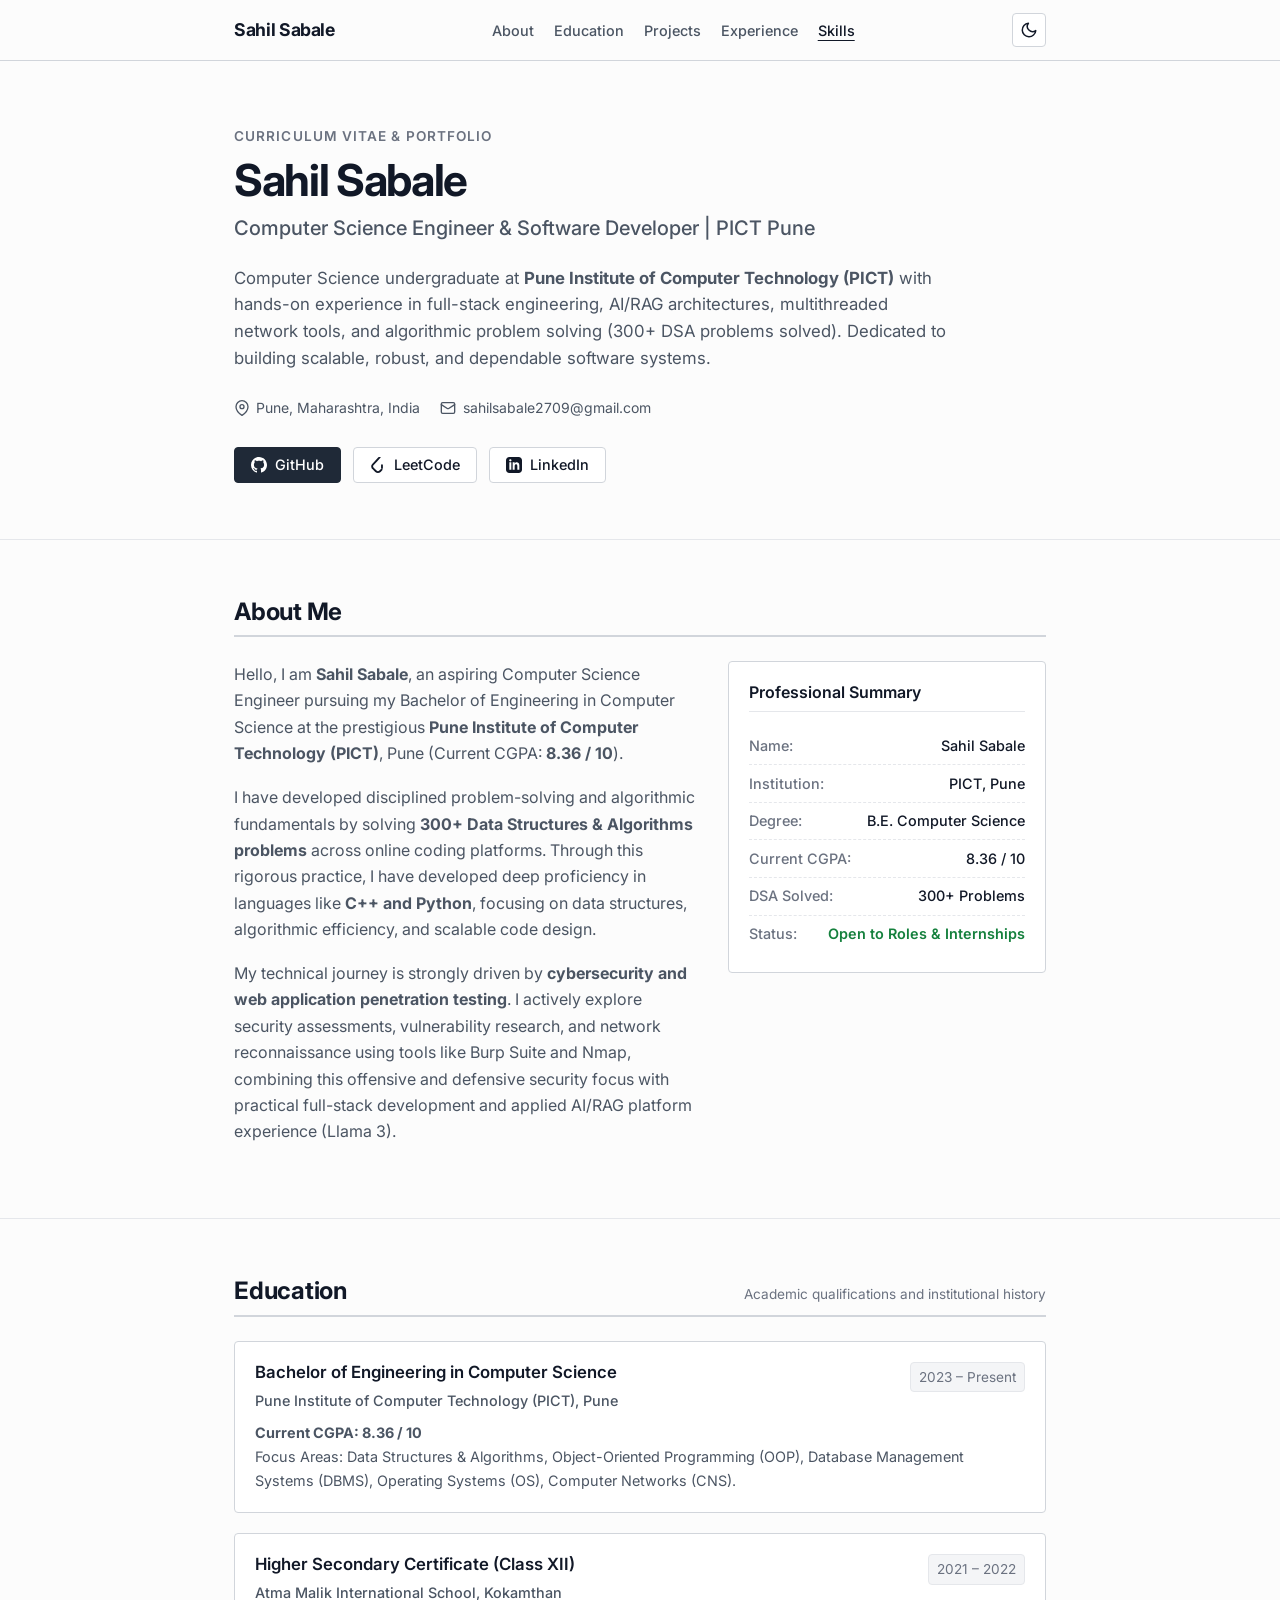
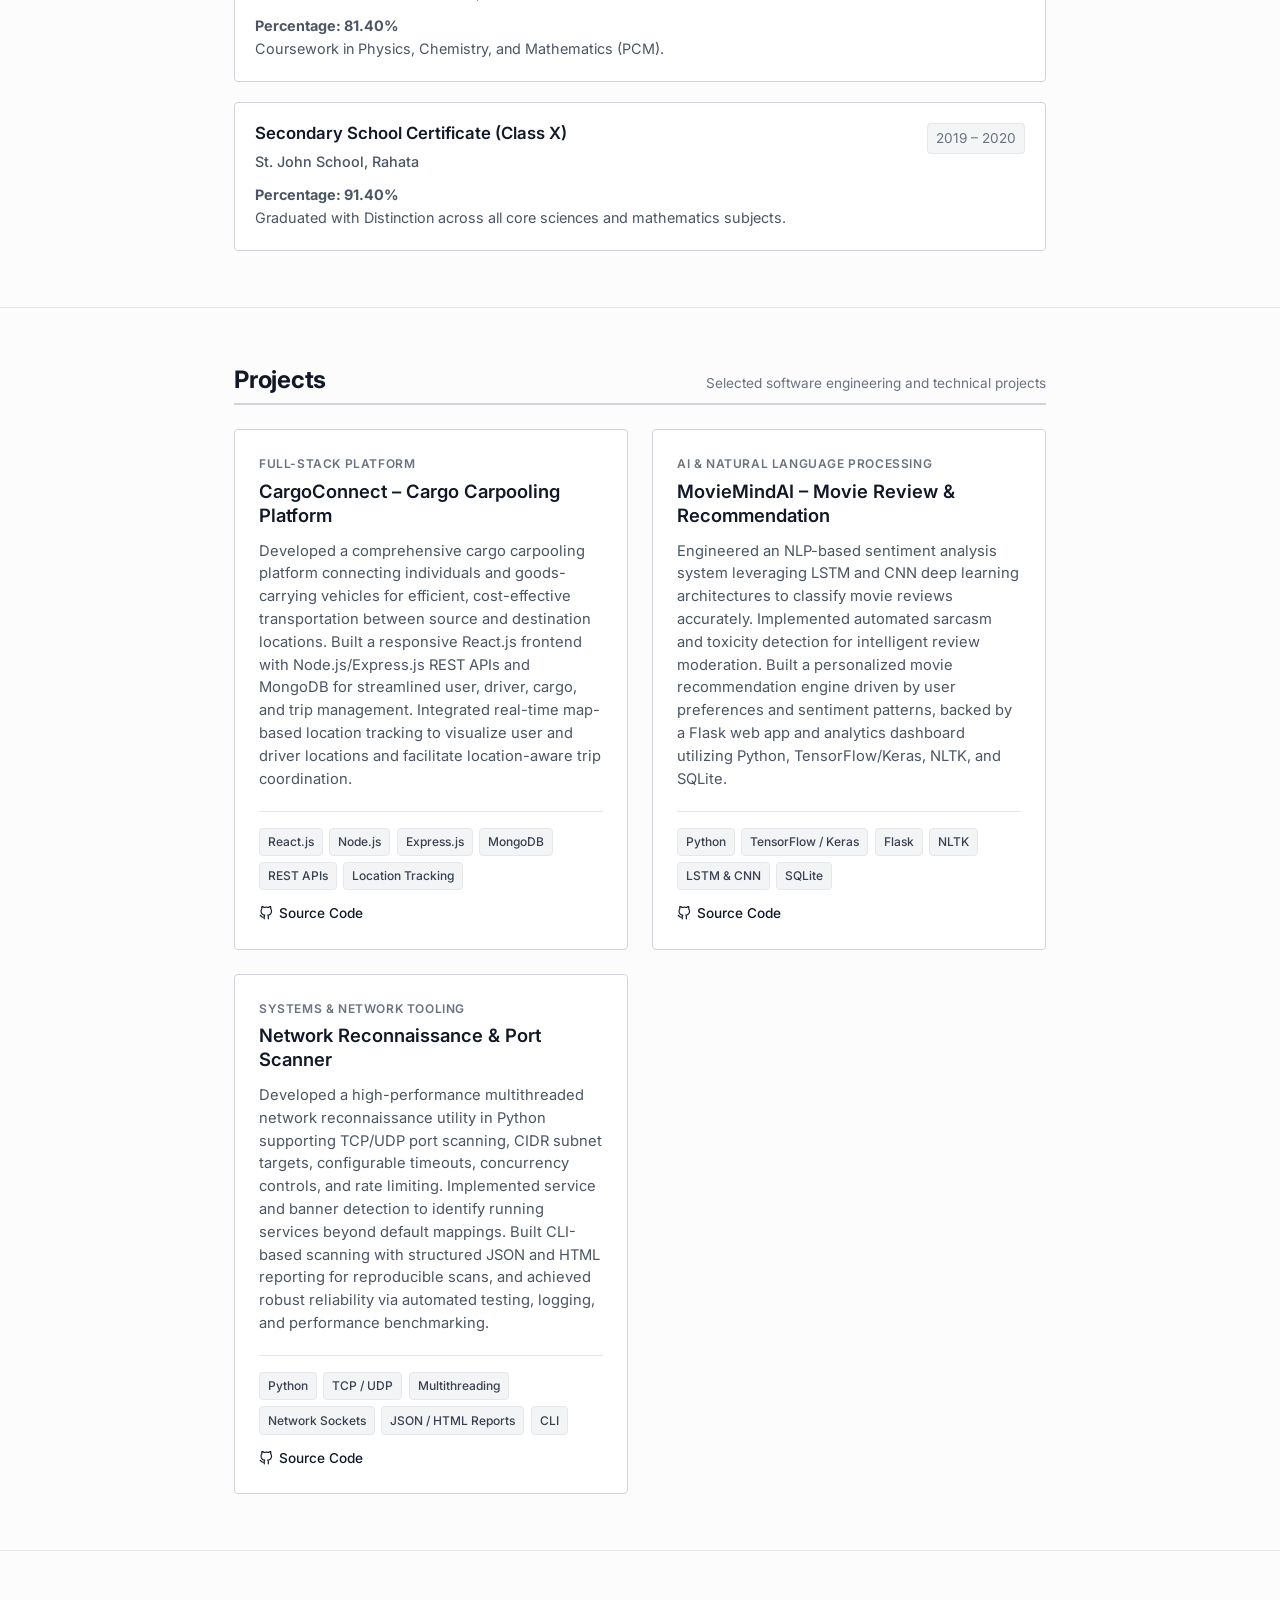
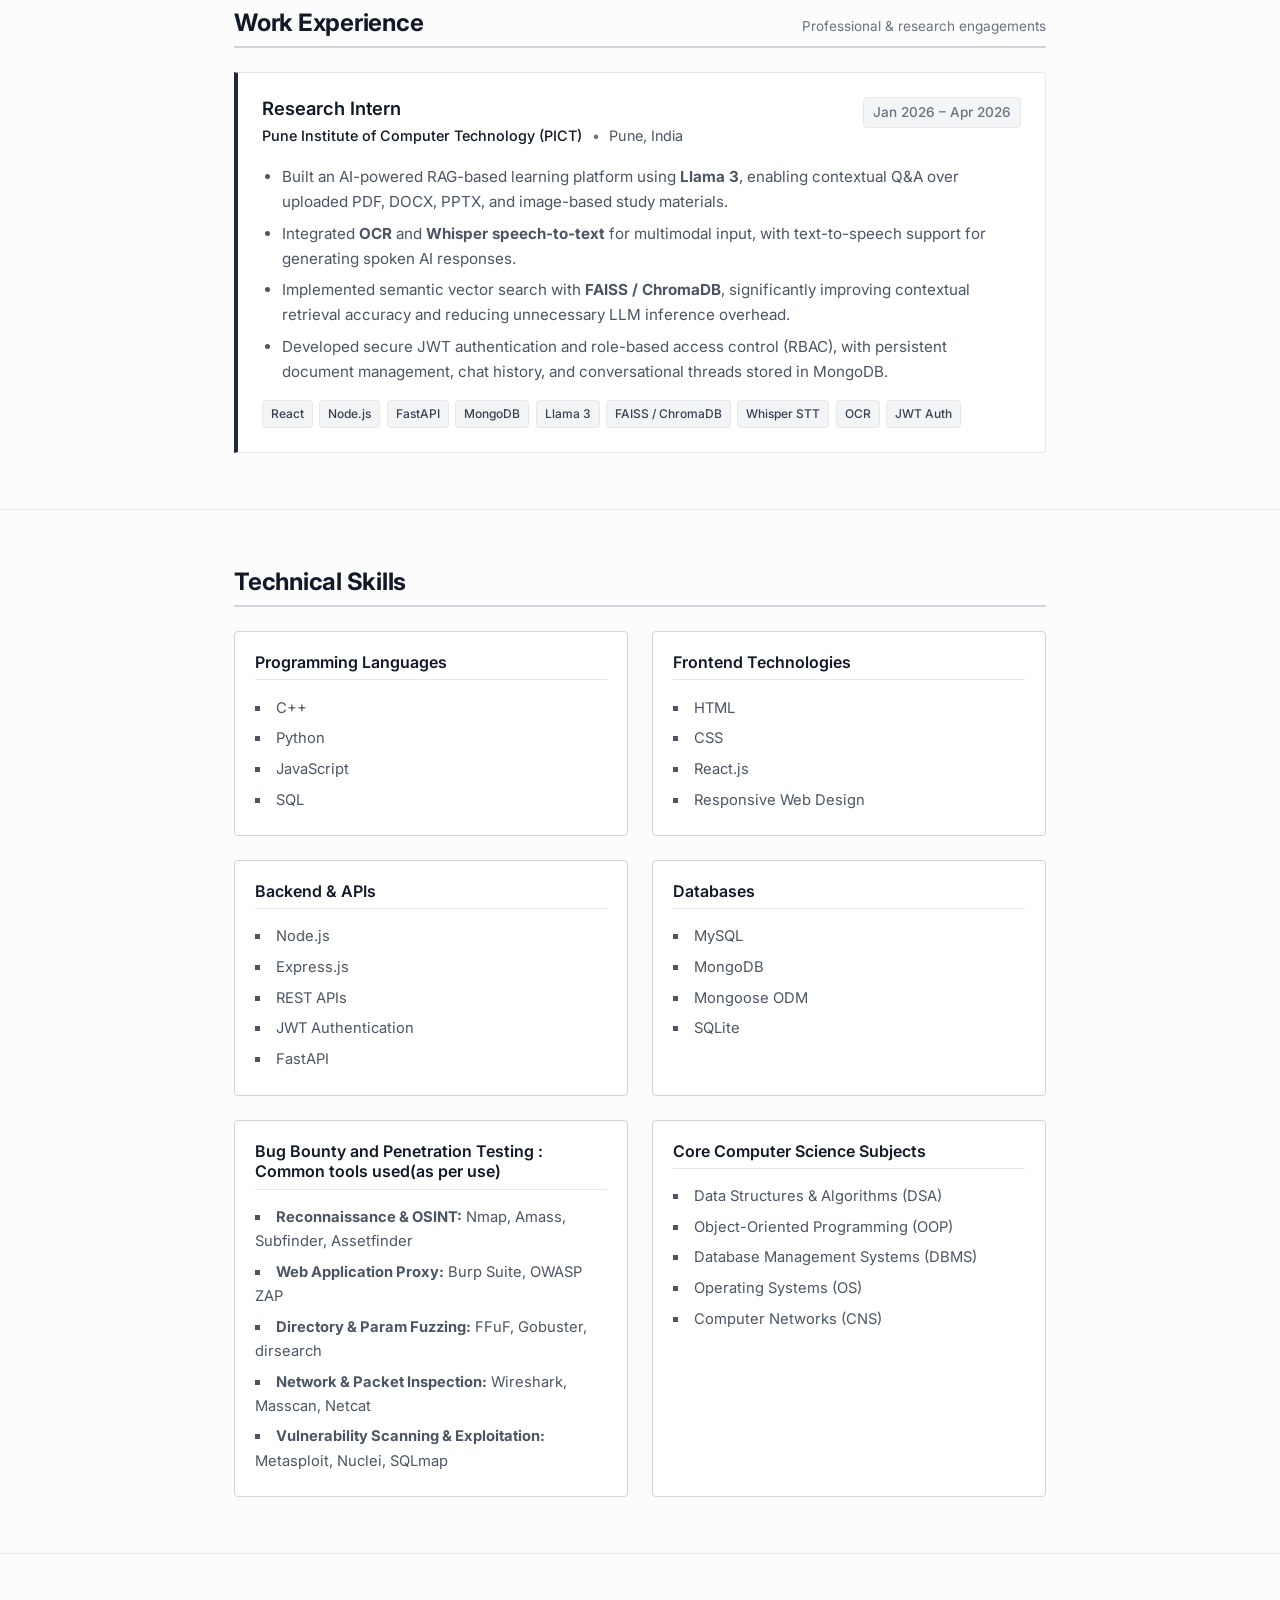
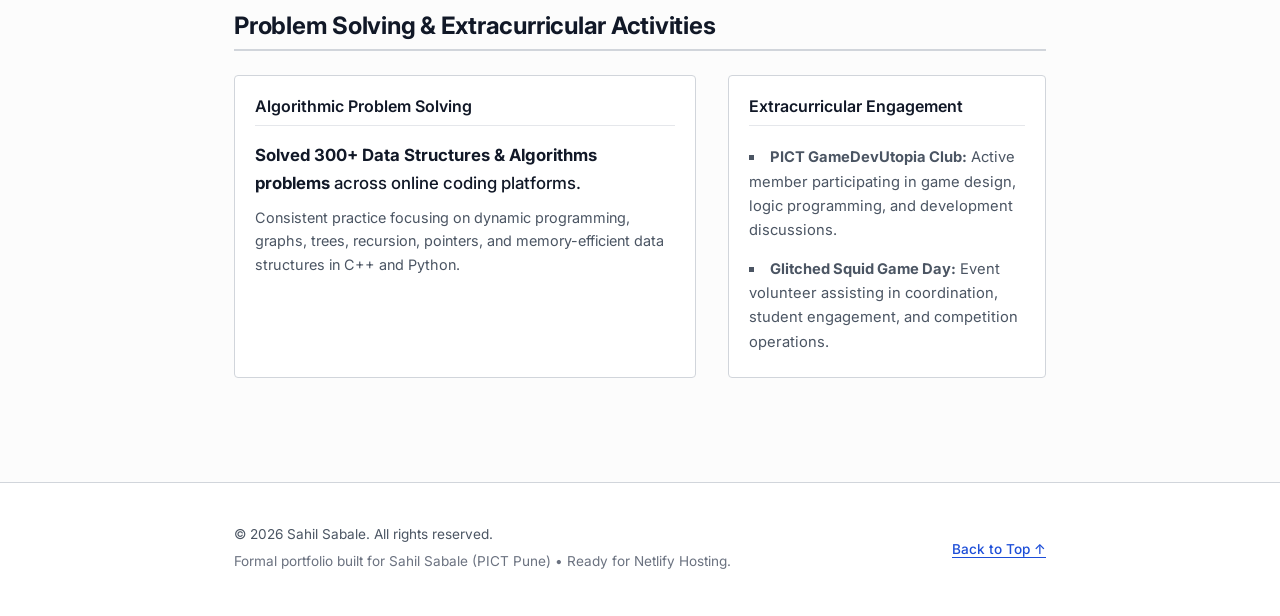
==== commit ba8fc3f5: "feat: refine about section with dsa, languages, and merged cybersecurity/ai journey" ====
--- a/index.html
+++ b/index.html
@@ -1,19 +1,16 @@
 <!DOCTYPE html>
 <html lang="en">
-
 <head>
   <meta charset="UTF-8">
   <meta name="viewport" content="width=device-width, initial-scale=1.0">
   <title>Sahil Sabale | Computer Science Engineer &amp; Developer Portfolio</title>
-  <meta name="description"
-    content="Formal portfolio and resume of Sahil Sabale - Computer Science student at PICT Pune. Experienced in full-stack web development, AI/NLP systems, network tooling, and DSA.">
+  <meta name="description" content="Formal portfolio and resume of Sahil Sabale - Computer Science student at PICT Pune. Experienced in full-stack web development, AI/NLP systems, network tooling, and DSA.">
   <meta name="author" content="Sahil Sabale">
 
   <!-- Open Graph / Meta for Social Previews -->
   <meta property="og:type" content="website">
   <meta property="og:title" content="Sahil Sabale | Computer Science Engineer Portfolio">
-  <meta property="og:description"
-    content="Formal portfolio featuring projects (CargoConnect, MovieMindAI, Network Reconnaissance), research experience at PICT, skills, and education.">
+  <meta property="og:description" content="Formal portfolio featuring projects (CargoConnect, MovieMindAI, Network Reconnaissance), research experience at PICT, skills, and education.">
   <meta property="og:site_name" content="Sahil Sabale Portfolio">
 
   <!-- Google Fonts: Inter font for clean, formal, professional typography -->
@@ -23,13 +20,12 @@
 
   <link rel="stylesheet" href="styles.css">
 </head>
-
 <body>
   <!-- Header / Navigation Bar -->
   <header class="site-header">
     <div class="container header-container">
       <a href="#" class="brand-logo" aria-label="Home">Sahil Sabale</a>
-
+      
       <nav class="main-nav" aria-label="Main Navigation">
         <ul class="nav-links">
           <li><a href="#about">About</a></li>
@@ -41,10 +37,8 @@
       </nav>
 
       <div class="header-actions">
-        <button id="theme-toggle" class="btn btn-secondary btn-icon" aria-label="Toggle dark/light mode"
-          title="Toggle theme">
-          <svg class="icon icon-sun" xmlns="http://www.w3.org/2000/svg" width="18" height="18" viewBox="0 0 24 24"
-            fill="none" stroke="currentColor" stroke-width="2" stroke-linecap="round" stroke-linejoin="round">
+        <button id="theme-toggle" class="btn btn-secondary btn-icon" aria-label="Toggle dark/light mode" title="Toggle theme">
+          <svg class="icon icon-sun" xmlns="http://www.w3.org/2000/svg" width="18" height="18" viewBox="0 0 24 24" fill="none" stroke="currentColor" stroke-width="2" stroke-linecap="round" stroke-linejoin="round">
             <circle cx="12" cy="12" r="5"></circle>
             <line x1="12" y1="1" x2="12" y2="3"></line>
             <line x1="12" y1="21" x2="12" y2="23"></line>
@@ -55,14 +49,12 @@
             <line x1="4.22" y1="19.78" x2="5.64" y2="18.36"></line>
             <line x1="18.36" y1="5.64" x2="19.78" y2="4.22"></line>
           </svg>
-          <svg class="icon icon-moon" xmlns="http://www.w3.org/2000/svg" width="18" height="18" viewBox="0 0 24 24"
-            fill="none" stroke="currentColor" stroke-width="2" stroke-linecap="round" stroke-linejoin="round">
+          <svg class="icon icon-moon" xmlns="http://www.w3.org/2000/svg" width="18" height="18" viewBox="0 0 24 24" fill="none" stroke="currentColor" stroke-width="2" stroke-linecap="round" stroke-linejoin="round">
             <path d="M21 12.79A9 9 0 1 1 11.21 3 7 7 0 0 0 21 12.79z"></path>
           </svg>
         </button>
         <button id="mobile-menu-toggle" class="btn btn-secondary btn-icon mobile-only" aria-label="Toggle mobile menu">
-          <svg xmlns="http://www.w3.org/2000/svg" width="20" height="20" viewBox="0 0 24 24" fill="none"
-            stroke="currentColor" stroke-width="2" stroke-linecap="round" stroke-linejoin="round">
+          <svg xmlns="http://www.w3.org/2000/svg" width="20" height="20" viewBox="0 0 24 24" fill="none" stroke="currentColor" stroke-width="2" stroke-linecap="round" stroke-linejoin="round">
             <line x1="3" y1="12" x2="21" y2="12"></line>
             <line x1="3" y1="6" x2="21" y2="6"></line>
             <line x1="3" y1="18" x2="21" y2="18"></line>
@@ -81,55 +73,32 @@
           <h1 class="hero-title">Sahil Sabale</h1>
           <p class="hero-subtitle">Computer Science Engineer &amp; Software Developer | PICT Pune</p>
           <p class="hero-description">
-            Computer Science undergraduate at <strong>Pune Institute of Computer Technology (PICT)</strong> with
-            hands-on experience in full-stack engineering, AI/RAG architectures, multithreaded network tools, and
-            algorithmic problem solving (300+ DSA problems solved). Dedicated to building scalable, robust, and
-            dependable software systems.
+            Computer Science undergraduate at <strong>Pune Institute of Computer Technology (PICT)</strong> with hands-on experience in full-stack engineering, AI/RAG architectures, multithreaded network tools, and algorithmic problem solving (300+ DSA problems solved). Dedicated to building scalable, robust, and dependable software systems.
           </p>
-
+          
           <div class="hero-quick-meta">
             <span class="meta-item">
-              <svg xmlns="http://www.w3.org/2000/svg" width="16" height="16" viewBox="0 0 24 24" fill="none"
-                stroke="currentColor" stroke-width="2" stroke-linecap="round" stroke-linejoin="round">
-                <path d="M21 10c0 7-9 13-9 13s-9-6-9-13a9 9 0 0 1 18 0z"></path>
-                <circle cx="12" cy="10" r="3"></circle>
-              </svg>
+              <svg xmlns="http://www.w3.org/2000/svg" width="16" height="16" viewBox="0 0 24 24" fill="none" stroke="currentColor" stroke-width="2" stroke-linecap="round" stroke-linejoin="round"><path d="M21 10c0 7-9 13-9 13s-9-6-9-13a9 9 0 0 1 18 0z"></path><circle cx="12" cy="10" r="3"></circle></svg>
               Pune, Maharashtra, India
             </span>
             <span class="meta-item">
-              <svg xmlns="http://www.w3.org/2000/svg" width="16" height="16" viewBox="0 0 24 24" fill="none"
-                stroke="currentColor" stroke-width="2" stroke-linecap="round" stroke-linejoin="round">
-                <rect x="2" y="4" width="20" height="16" rx="2"></rect>
-                <path d="m22 7-8.97 5.7a1.94 1.94 0 0 1-2.06 0L2 7"></path>
-              </svg>
+              <svg xmlns="http://www.w3.org/2000/svg" width="16" height="16" viewBox="0 0 24 24" fill="none" stroke="currentColor" stroke-width="2" stroke-linecap="round" stroke-linejoin="round"><rect x="2" y="4" width="20" height="16" rx="2"></rect><path d="m22 7-8.97 5.7a1.94 1.94 0 0 1-2.06 0L2 7"></path></svg>
               <a href="mailto:sahilsabale2709@gmail.com" class="meta-link">sahilsabale2709@gmail.com</a>
             </span>
           </div>
 
           <!-- Direct Links to Platforms -->
           <div class="hero-actions">
-            <a href="https://github.com/sahil-sabale" target="_blank" rel="noopener noreferrer" class="btn btn-primary"
-              title="Sahil Sabale GitHub Profile">
-              <svg xmlns="http://www.w3.org/2000/svg" width="16" height="16" viewBox="0 0 24 24" fill="currentColor">
-                <path
-                  d="M12 0c-6.626 0-12 5.373-12 12 0 5.302 3.438 9.8 8.207 11.387.599.111.793-.261.793-.577v-2.234c-3.338.726-4.033-1.416-4.033-1.416-.546-1.387-1.333-1.756-1.333-1.756-1.089-.745.083-.729.083-.729 1.205.084 1.839 1.237 1.839 1.237 1.07 1.834 2.807 1.304 3.492.997.107-.775.418-1.305.762-1.604-2.665-.305-5.467-1.334-5.467-5.931 0-1.311.469-2.381 1.236-3.221-.124-.303-.535-1.524.117-3.176 0 0 1.008-.322 3.301 1.23.957-.266 1.983-.399 3.003-.404 1.02.005 2.047.138 3.006.404 2.291-1.552 3.297-1.23 3.297-1.23.653 1.653.242 2.874.118 3.176.77.84 1.235 1.911 1.235 3.221 0 4.609-2.807 5.624-5.479 5.921.43.372.823 1.102.823 2.222v3.293c0 .319.192.694.801.576 4.765-1.589 8.199-6.086 8.199-11.386 0-6.627-5.373-12-12-12z" />
-              </svg>
+            <a href="https://github.com/sahil-sabale" target="_blank" rel="noopener noreferrer" class="btn btn-primary" title="Sahil Sabale GitHub Profile">
+              <svg xmlns="http://www.w3.org/2000/svg" width="16" height="16" viewBox="0 0 24 24" fill="currentColor"><path d="M12 0c-6.626 0-12 5.373-12 12 0 5.302 3.438 9.8 8.207 11.387.599.111.793-.261.793-.577v-2.234c-3.338.726-4.033-1.416-4.033-1.416-.546-1.387-1.333-1.756-1.333-1.756-1.089-.745.083-.729.083-.729 1.205.084 1.839 1.237 1.839 1.237 1.07 1.834 2.807 1.304 3.492.997.107-.775.418-1.305.762-1.604-2.665-.305-5.467-1.334-5.467-5.931 0-1.311.469-2.381 1.236-3.221-.124-.303-.535-1.524.117-3.176 0 0 1.008-.322 3.301 1.23.957-.266 1.983-.399 3.003-.404 1.02.005 2.047.138 3.006.404 2.291-1.552 3.297-1.23 3.297-1.23.653 1.653.242 2.874.118 3.176.77.84 1.235 1.911 1.235 3.221 0 4.609-2.807 5.624-5.479 5.921.43.372.823 1.102.823 2.222v3.293c0 .319.192.694.801.576 4.765-1.589 8.199-6.086 8.199-11.386 0-6.627-5.373-12-12-12z"/></svg>
               GitHub
             </a>
-            <a href="https://leetcode.com/sahil-sabale" target="_blank" rel="noopener noreferrer"
-              class="btn btn-secondary" title="Sahil Sabale LeetCode Profile">
-              <svg xmlns="http://www.w3.org/2000/svg" width="16" height="16" viewBox="0 0 24 24" fill="currentColor">
-                <path
-                  d="M13.483 0a1.374 1.374 0 0 0-.961.438L7.116 6.226l-3.854 4.126a5.266 5.266 0 0 0-1.209 2.104 5.35 5.35 0 0 0-.125.513 5.527 5.527 0 0 0 .062 2.362 5.83 5.83 0 0 0 .349 1.017 5.938 5.938 0 0 0 1.271 1.818l4.277 4.193.039.038c2.248 2.165 5.852 2.133 8.063-.074l2.396-2.392c.54-.54.54-1.414.003-1.955a1.378 1.378 0 0 0-1.951-.003l-2.396 2.392a3.021 3.021 0 0 1-4.205.038l-.02-.019-4.276-4.193c-.652-.64-.972-1.469-.948-2.263a2.68 2.68 0 0 1 .666-1.607 2.6 2.6 0 0 1 .388-.334l4.981-5.334 4.993-5.35a1.38 1.38 0 0 0-.97-2.355zM17.962 10.97a1.378 1.378 0 0 0-1.378 1.378v4.321a1.378 1.378 0 1 0 2.756 0v-4.321a1.378 1.378 0 0 0-1.378-1.378z" />
-              </svg>
+            <a href="https://leetcode.com/sahil-sabale" target="_blank" rel="noopener noreferrer" class="btn btn-secondary" title="Sahil Sabale LeetCode Profile">
+              <svg xmlns="http://www.w3.org/2000/svg" width="16" height="16" viewBox="0 0 24 24" fill="currentColor"><path d="M13.483 0a1.374 1.374 0 0 0-.961.438L7.116 6.226l-3.854 4.126a5.266 5.266 0 0 0-1.209 2.104 5.35 5.35 0 0 0-.125.513 5.527 5.527 0 0 0 .062 2.362 5.83 5.83 0 0 0 .349 1.017 5.938 5.938 0 0 0 1.271 1.818l4.277 4.193.039.038c2.248 2.165 5.852 2.133 8.063-.074l2.396-2.392c.54-.54.54-1.414.003-1.955a1.378 1.378 0 0 0-1.951-.003l-2.396 2.392a3.021 3.021 0 0 1-4.205.038l-.02-.019-4.276-4.193c-.652-.64-.972-1.469-.948-2.263a2.68 2.68 0 0 1 .666-1.607 2.6 2.6 0 0 1 .388-.334l4.981-5.334 4.993-5.35a1.38 1.38 0 0 0-.97-2.355zM17.962 10.97a1.378 1.378 0 0 0-1.378 1.378v4.321a1.378 1.378 0 1 0 2.756 0v-4.321a1.378 1.378 0 0 0-1.378-1.378z"/></svg>
               LeetCode
             </a>
-            <a href="https://www.linkedin.com/in/sahil-sabale" target="_blank" rel="noopener noreferrer"
-              class="btn btn-secondary" title="Sahil Sabale LinkedIn Profile">
-              <svg xmlns="http://www.w3.org/2000/svg" width="16" height="16" viewBox="0 0 24 24" fill="currentColor">
-                <path
-                  d="M19 0h-14c-2.761 0-5 2.239-5 5v14c0 2.761 2.239 5 5 5h14c2.762 0 5-2.239 5-5v-14c0-2.761-2.238-5-5-5zm-11 19h-3v-11h3v11zm-1.5-12.268c-.966 0-1.75-.79-1.75-1.764s.784-1.764 1.75-1.764 1.75.79 1.75 1.764-.783 1.764-1.75 1.764zm13.5 12.268h-3v-5.604c0-3.368-4-3.113-4 0v5.604h-3v-11h3v1.765c1.396-2.586 7-2.777 7 2.476v6.759z" />
-              </svg>
+            <a href="https://www.linkedin.com/in/sahil-sabale" target="_blank" rel="noopener noreferrer" class="btn btn-secondary" title="Sahil Sabale LinkedIn Profile">
+              <svg xmlns="http://www.w3.org/2000/svg" width="16" height="16" viewBox="0 0 24 24" fill="currentColor"><path d="M19 0h-14c-2.761 0-5 2.239-5 5v14c0 2.761 2.239 5 5 5h14c2.762 0 5-2.239 5-5v-14c0-2.761-2.238-5-5-5zm-11 19h-3v-11h3v11zm-1.5-12.268c-.966 0-1.75-.79-1.75-1.764s.784-1.764 1.75-1.764 1.75.79 1.75 1.764-.783 1.764-1.75 1.764zm13.5 12.268h-3v-5.604c0-3.368-4-3.113-4 0v5.604h-3v-11h3v1.765c1.396-2.586 7-2.777 7 2.476v6.759z"/></svg>
               LinkedIn
             </a>
           </div>
@@ -144,20 +113,13 @@
         <div class="about-grid">
           <div class="about-text">
             <p>
-              Hello, I am <strong>Sahil Sabale</strong>, an aspiring Computer Science Engineer pursuing my Bachelor of
-              Engineering in Computer Science at the prestigious <strong>Pune Institute of Computer Technology
-                (PICT)</strong>, Pune (Current CGPA: <strong>8.36 / 10</strong>).
+              Hello, I am <strong>Sahil Sabale</strong>, an aspiring Computer Science Engineer pursuing my Bachelor of Engineering in Computer Science at the prestigious <strong>Pune Institute of Computer Technology (PICT)</strong>, Pune (Current CGPA: <strong>8.36 / 10</strong>).
             </p>
             <p>
-              My technical journey is strongly centered around <strong>cybersecurity, web application penetration testing,
-                and bug bounty hunting</strong>. I actively explore web application vulnerabilities, perform security
-              assessments, and build network reconnaissance tooling using tools like Burp Suite, Nmap, and fuzzing
-              suites, complemented by a solid foundation in full-stack software engineering and applied AI systems.
+              I have developed disciplined problem-solving and algorithmic fundamentals by solving <strong>300+ Data Structures &amp; Algorithms problems</strong> across online coding platforms. Through this rigorous practice, I have developed deep proficiency in languages like <strong>C++ and Python</strong>, focusing on data structures, algorithmic efficiency, and scalable code design.
             </p>
             <p>
-              I am a disciplined problem solver with <strong>300+ Data Structures &amp; Algorithms problems
-                solved</strong> across coding platforms. I enjoy translating complex real-world requirements into clean,
-              performant, and reliable software architectures.
+              My technical journey is strongly driven by <strong>cybersecurity and web application penetration testing</strong>. I actively explore security assessments, vulnerability research, and network reconnaissance using tools like Burp Suite and Nmap, combining this offensive and defensive security focus with practical full-stack development and applied AI/RAG platform experience (Llama 3).
             </p>
           </div>
           <div class="about-sidebar">
@@ -169,8 +131,7 @@
                 <li><span class="info-label">Degree:</span> <span class="info-value">B.E. Computer Science</span></li>
                 <li><span class="info-label">Current CGPA:</span> <span class="info-value">8.36 / 10</span></li>
                 <li><span class="info-label">DSA Solved:</span> <span class="info-value">300+ Problems</span></li>
-                <li><span class="info-label">Status:</span> <span class="info-value status-available">Open to Roles
-                    &amp; Internships</span></li>
+                <li><span class="info-label">Status:</span> <span class="info-value status-available">Open to Roles &amp; Internships</span></li>
               </ul>
             </div>
           </div>
@@ -198,8 +159,7 @@
             </div>
             <p class="edu-notes">
               <strong>Current CGPA: 8.36 / 10</strong><br>
-              Focus Areas: Data Structures &amp; Algorithms, Object-Oriented Programming (OOP), Database Management
-              Systems (DBMS), Operating Systems (OS), Computer Networks (CNS).
+              Focus Areas: Data Structures &amp; Algorithms, Object-Oriented Programming (OOP), Database Management Systems (DBMS), Operating Systems (OS), Computer Networks (CNS).
             </p>
           </article>
 
@@ -252,11 +212,7 @@
               <h3 class="project-title">CargoConnect &ndash; Cargo Carpooling Platform</h3>
             </div>
             <p class="project-description">
-              Developed a comprehensive cargo carpooling platform connecting individuals and goods-carrying vehicles for
-              efficient, cost-effective transportation between source and destination locations. Built a responsive
-              React.js frontend with Node.js/Express.js REST APIs and MongoDB for streamlined user, driver, cargo, and
-              trip management. Integrated real-time map-based location tracking to visualize user and driver locations
-              and facilitate location-aware trip coordination.
+              Developed a comprehensive cargo carpooling platform connecting individuals and goods-carrying vehicles for efficient, cost-effective transportation between source and destination locations. Built a responsive React.js frontend with Node.js/Express.js REST APIs and MongoDB for streamlined user, driver, cargo, and trip management. Integrated real-time map-based location tracking to visualize user and driver locations and facilitate location-aware trip coordination.
             </p>
             <div class="project-meta">
               <div class="tag-group">
@@ -269,12 +225,7 @@
               </div>
               <div class="project-links">
                 <a href="https://github.com" target="_blank" rel="noopener noreferrer" class="link-item">
-                  <svg xmlns="http://www.w3.org/2000/svg" width="14" height="14" viewBox="0 0 24 24" fill="none"
-                    stroke="currentColor" stroke-width="2" stroke-linecap="round" stroke-linejoin="round">
-                    <path
-                      d="M9 19c-5 1.5-5-2.5-7-3m14 6v-3.87a3.37 3.37 0 0 0-.94-2.61c3.14-.35 6.44-1.54 6.44-7A5.44 5.44 0 0 0 20 4.77 5.07 5.07 0 0 0 19.91 1S18.73.65 16 2.48a13.38 13.38 0 0 0-7 0C6.27.65 5.09 1 5.09 1A5.07 5.07 0 0 0 5 4.77a5.44 5.44 0 0 0-1.5 3.78c0 5.42 3.3 6.61 6.44 7A3.37 3.37 0 0 0 9 18.13V22">
-                    </path>
-                  </svg>
+                  <svg xmlns="http://www.w3.org/2000/svg" width="14" height="14" viewBox="0 0 24 24" fill="none" stroke="currentColor" stroke-width="2" stroke-linecap="round" stroke-linejoin="round"><path d="M9 19c-5 1.5-5-2.5-7-3m14 6v-3.87a3.37 3.37 0 0 0-.94-2.61c3.14-.35 6.44-1.54 6.44-7A5.44 5.44 0 0 0 20 4.77 5.07 5.07 0 0 0 19.91 1S18.73.65 16 2.48a13.38 13.38 0 0 0-7 0C6.27.65 5.09 1 5.09 1A5.07 5.07 0 0 0 5 4.77a5.44 5.44 0 0 0-1.5 3.78c0 5.42 3.3 6.61 6.44 7A3.37 3.37 0 0 0 9 18.13V22"></path></svg>
                   Source Code
                 </a>
               </div>
@@ -288,11 +239,7 @@
               <h3 class="project-title">MovieMindAI &ndash; Movie Review &amp; Recommendation</h3>
             </div>
             <p class="project-description">
-              Engineered an NLP-based sentiment analysis system leveraging LSTM and CNN deep learning architectures to
-              classify movie reviews accurately. Implemented automated sarcasm and toxicity detection for intelligent
-              review moderation. Built a personalized movie recommendation engine driven by user preferences and
-              sentiment patterns, backed by a Flask web app and analytics dashboard utilizing Python, TensorFlow/Keras,
-              NLTK, and SQLite.
+              Engineered an NLP-based sentiment analysis system leveraging LSTM and CNN deep learning architectures to classify movie reviews accurately. Implemented automated sarcasm and toxicity detection for intelligent review moderation. Built a personalized movie recommendation engine driven by user preferences and sentiment patterns, backed by a Flask web app and analytics dashboard utilizing Python, TensorFlow/Keras, NLTK, and SQLite.
             </p>
             <div class="project-meta">
               <div class="tag-group">
@@ -305,12 +252,7 @@
               </div>
               <div class="project-links">
                 <a href="https://github.com" target="_blank" rel="noopener noreferrer" class="link-item">
-                  <svg xmlns="http://www.w3.org/2000/svg" width="14" height="14" viewBox="0 0 24 24" fill="none"
-                    stroke="currentColor" stroke-width="2" stroke-linecap="round" stroke-linejoin="round">
-                    <path
-                      d="M9 19c-5 1.5-5-2.5-7-3m14 6v-3.87a3.37 3.37 0 0 0-.94-2.61c3.14-.35 6.44-1.54 6.44-7A5.44 5.44 0 0 0 20 4.77 5.07 5.07 0 0 0 19.91 1S18.73.65 16 2.48a13.38 13.38 0 0 0-7 0C6.27.65 5.09 1 5.09 1A5.07 5.07 0 0 0 5 4.77a5.44 5.44 0 0 0-1.5 3.78c0 5.42 3.3 6.61 6.44 7A3.37 3.37 0 0 0 9 18.13V22">
-                    </path>
-                  </svg>
+                  <svg xmlns="http://www.w3.org/2000/svg" width="14" height="14" viewBox="0 0 24 24" fill="none" stroke="currentColor" stroke-width="2" stroke-linecap="round" stroke-linejoin="round"><path d="M9 19c-5 1.5-5-2.5-7-3m14 6v-3.87a3.37 3.37 0 0 0-.94-2.61c3.14-.35 6.44-1.54 6.44-7A5.44 5.44 0 0 0 20 4.77 5.07 5.07 0 0 0 19.91 1S18.73.65 16 2.48a13.38 13.38 0 0 0-7 0C6.27.65 5.09 1 5.09 1A5.07 5.07 0 0 0 5 4.77a5.44 5.44 0 0 0-1.5 3.78c0 5.42 3.3 6.61 6.44 7A3.37 3.37 0 0 0 9 18.13V22"></path></svg>
                   Source Code
                 </a>
               </div>
@@ -324,11 +266,7 @@
               <h3 class="project-title">Network Reconnaissance &amp; Port Scanner</h3>
             </div>
             <p class="project-description">
-              Developed a high-performance multithreaded network reconnaissance utility in Python supporting TCP/UDP
-              port scanning, CIDR subnet targets, configurable timeouts, concurrency controls, and rate limiting.
-              Implemented service and banner detection to identify running services beyond default mappings. Built
-              CLI-based scanning with structured JSON and HTML reporting for reproducible scans, and achieved robust
-              reliability via automated testing, logging, and performance benchmarking.
+              Developed a high-performance multithreaded network reconnaissance utility in Python supporting TCP/UDP port scanning, CIDR subnet targets, configurable timeouts, concurrency controls, and rate limiting. Implemented service and banner detection to identify running services beyond default mappings. Built CLI-based scanning with structured JSON and HTML reporting for reproducible scans, and achieved robust reliability via automated testing, logging, and performance benchmarking.
             </p>
             <div class="project-meta">
               <div class="tag-group">
@@ -341,12 +279,7 @@
               </div>
               <div class="project-links">
                 <a href="https://github.com" target="_blank" rel="noopener noreferrer" class="link-item">
-                  <svg xmlns="http://www.w3.org/2000/svg" width="14" height="14" viewBox="0 0 24 24" fill="none"
-                    stroke="currentColor" stroke-width="2" stroke-linecap="round" stroke-linejoin="round">
-                    <path
-                      d="M9 19c-5 1.5-5-2.5-7-3m14 6v-3.87a3.37 3.37 0 0 0-.94-2.61c3.14-.35 6.44-1.54 6.44-7A5.44 5.44 0 0 0 20 4.77 5.07 5.07 0 0 0 19.91 1S18.73.65 16 2.48a13.38 13.38 0 0 0-7 0C6.27.65 5.09 1 5.09 1A5.07 5.07 0 0 0 5 4.77a5.44 5.44 0 0 0-1.5 3.78c0 5.42 3.3 6.61 6.44 7A3.37 3.37 0 0 0 9 18.13V22">
-                    </path>
-                  </svg>
+                  <svg xmlns="http://www.w3.org/2000/svg" width="14" height="14" viewBox="0 0 24 24" fill="none" stroke="currentColor" stroke-width="2" stroke-linecap="round" stroke-linejoin="round"><path d="M9 19c-5 1.5-5-2.5-7-3m14 6v-3.87a3.37 3.37 0 0 0-.94-2.61c3.14-.35 6.44-1.54 6.44-7A5.44 5.44 0 0 0 20 4.77 5.07 5.07 0 0 0 19.91 1S18.73.65 16 2.48a13.38 13.38 0 0 0-7 0C6.27.65 5.09 1 5.09 1A5.07 5.07 0 0 0 5 4.77a5.44 5.44 0 0 0-1.5 3.78c0 5.42 3.3 6.61 6.44 7A3.37 3.37 0 0 0 9 18.13V22"></path></svg>
                   Source Code
                 </a>
               </div>
@@ -379,14 +312,10 @@
             </div>
             <div class="exp-body">
               <ul class="exp-responsibilities">
-                <li>Built an AI-powered RAG-based learning platform using <strong>Llama 3</strong>, enabling contextual
-                  Q&amp;A over uploaded PDF, DOCX, PPTX, and image-based study materials.</li>
-                <li>Integrated <strong>OCR</strong> and <strong>Whisper speech-to-text</strong> for multimodal input,
-                  with text-to-speech support for generating spoken AI responses.</li>
-                <li>Implemented semantic vector search with <strong>FAISS / ChromaDB</strong>, significantly improving
-                  contextual retrieval accuracy and reducing unnecessary LLM inference overhead.</li>
-                <li>Developed secure JWT authentication and role-based access control (RBAC), with persistent document
-                  management, chat history, and conversational threads stored in MongoDB.</li>
+                <li>Built an AI-powered RAG-based learning platform using <strong>Llama 3</strong>, enabling contextual Q&amp;A over uploaded PDF, DOCX, PPTX, and image-based study materials.</li>
+                <li>Integrated <strong>OCR</strong> and <strong>Whisper speech-to-text</strong> for multimodal input, with text-to-speech support for generating spoken AI responses.</li>
+                <li>Implemented semantic vector search with <strong>FAISS / ChromaDB</strong>, significantly improving contextual retrieval accuracy and reducing unnecessary LLM inference overhead.</li>
+                <li>Developed secure JWT authentication and role-based access control (RBAC), with persistent document management, chat history, and conversational threads stored in MongoDB.</li>
               </ul>
               <div class="tag-group">
                 <span class="tag">React</span>
@@ -452,7 +381,7 @@
           </div>
 
           <div class="skill-category">
-            <h3 class="skill-cat-title">Bug Bounty and Penetration Testing</h3>
+            <h3 class="skill-cat-title">Bug Bounty and Penetration Testing : Common tools used(as per use)</h3>
             <ul class="skill-list">
               <li><strong>Reconnaissance &amp; OSINT:</strong> Nmap, Amass, Subfinder, Assetfinder</li>
               <li><strong>Web Application Proxy:</strong> Burp Suite, OWASP ZAP</li>
@@ -487,8 +416,7 @@
               <strong>Solved 300+ Data Structures &amp; Algorithms problems</strong> across online coding platforms.
             </p>
             <p style="font-size: 0.9rem; color: var(--text-secondary); margin-bottom: 0;">
-              Consistent practice focusing on dynamic programming, graphs, trees, recursion, pointers, and
-              memory-efficient data structures in C++ and Python.
+              Consistent practice focusing on dynamic programming, graphs, trees, recursion, pointers, and memory-efficient data structures in C++ and Python.
             </p>
           </div>
 
@@ -496,12 +424,10 @@
             <h3 class="info-card-title">Extracurricular Engagement</h3>
             <ul class="skill-list" style="margin-top: 0.25rem;">
               <li style="margin-bottom: 0.5rem;">
-                <strong>PICT GameDevUtopia Club:</strong> Active member participating in game design, logic programming,
-                and development discussions.
+                <strong>PICT GameDevUtopia Club:</strong> Active member participating in game design, logic programming, and development discussions.
               </li>
               <li>
-                <strong>Glitched Squid Game Day:</strong> Event volunteer assisting in coordination, student engagement,
-                and competition operations.
+                <strong>Glitched Squid Game Day:</strong> Event volunteer assisting in coordination, student engagement, and competition operations.
               </li>
             </ul>
           </div>
@@ -525,5 +451,4 @@
 
   <script src="script.js"></script>
 </body>
-
-</html>+</html>
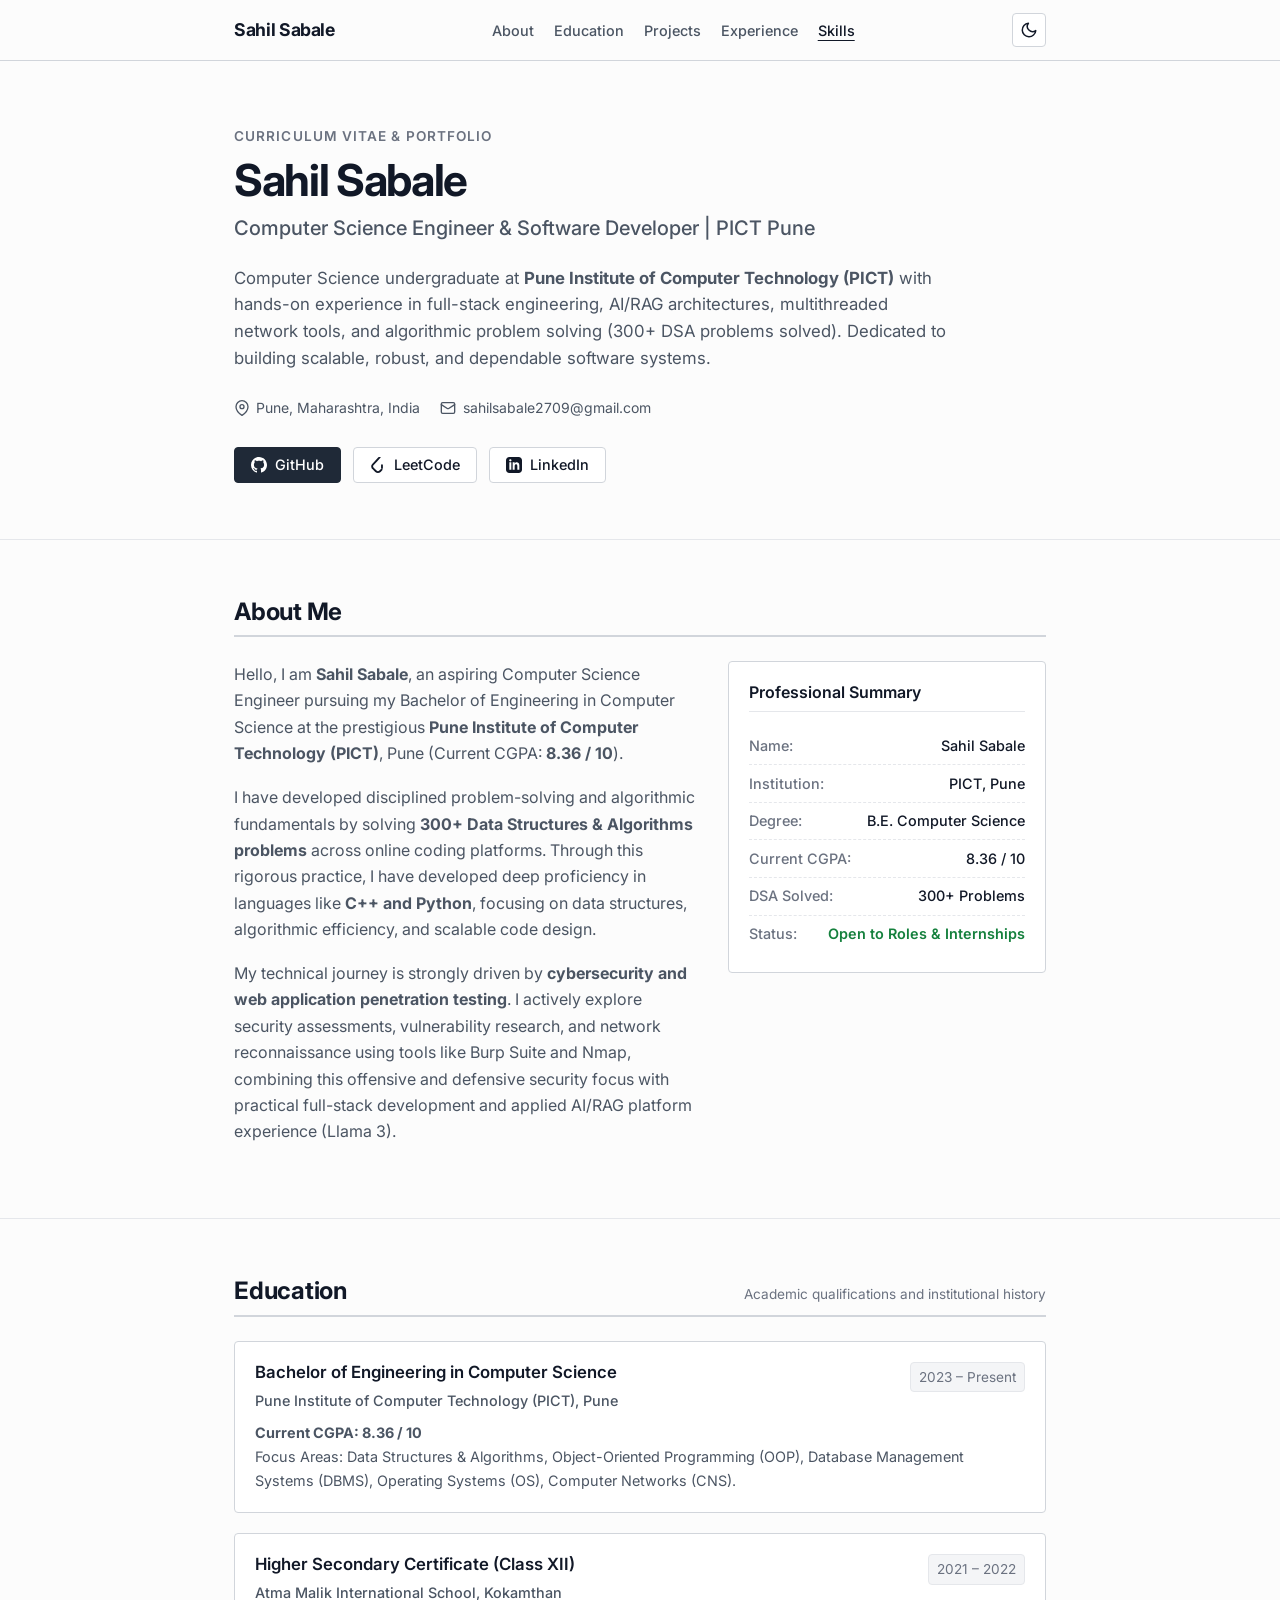
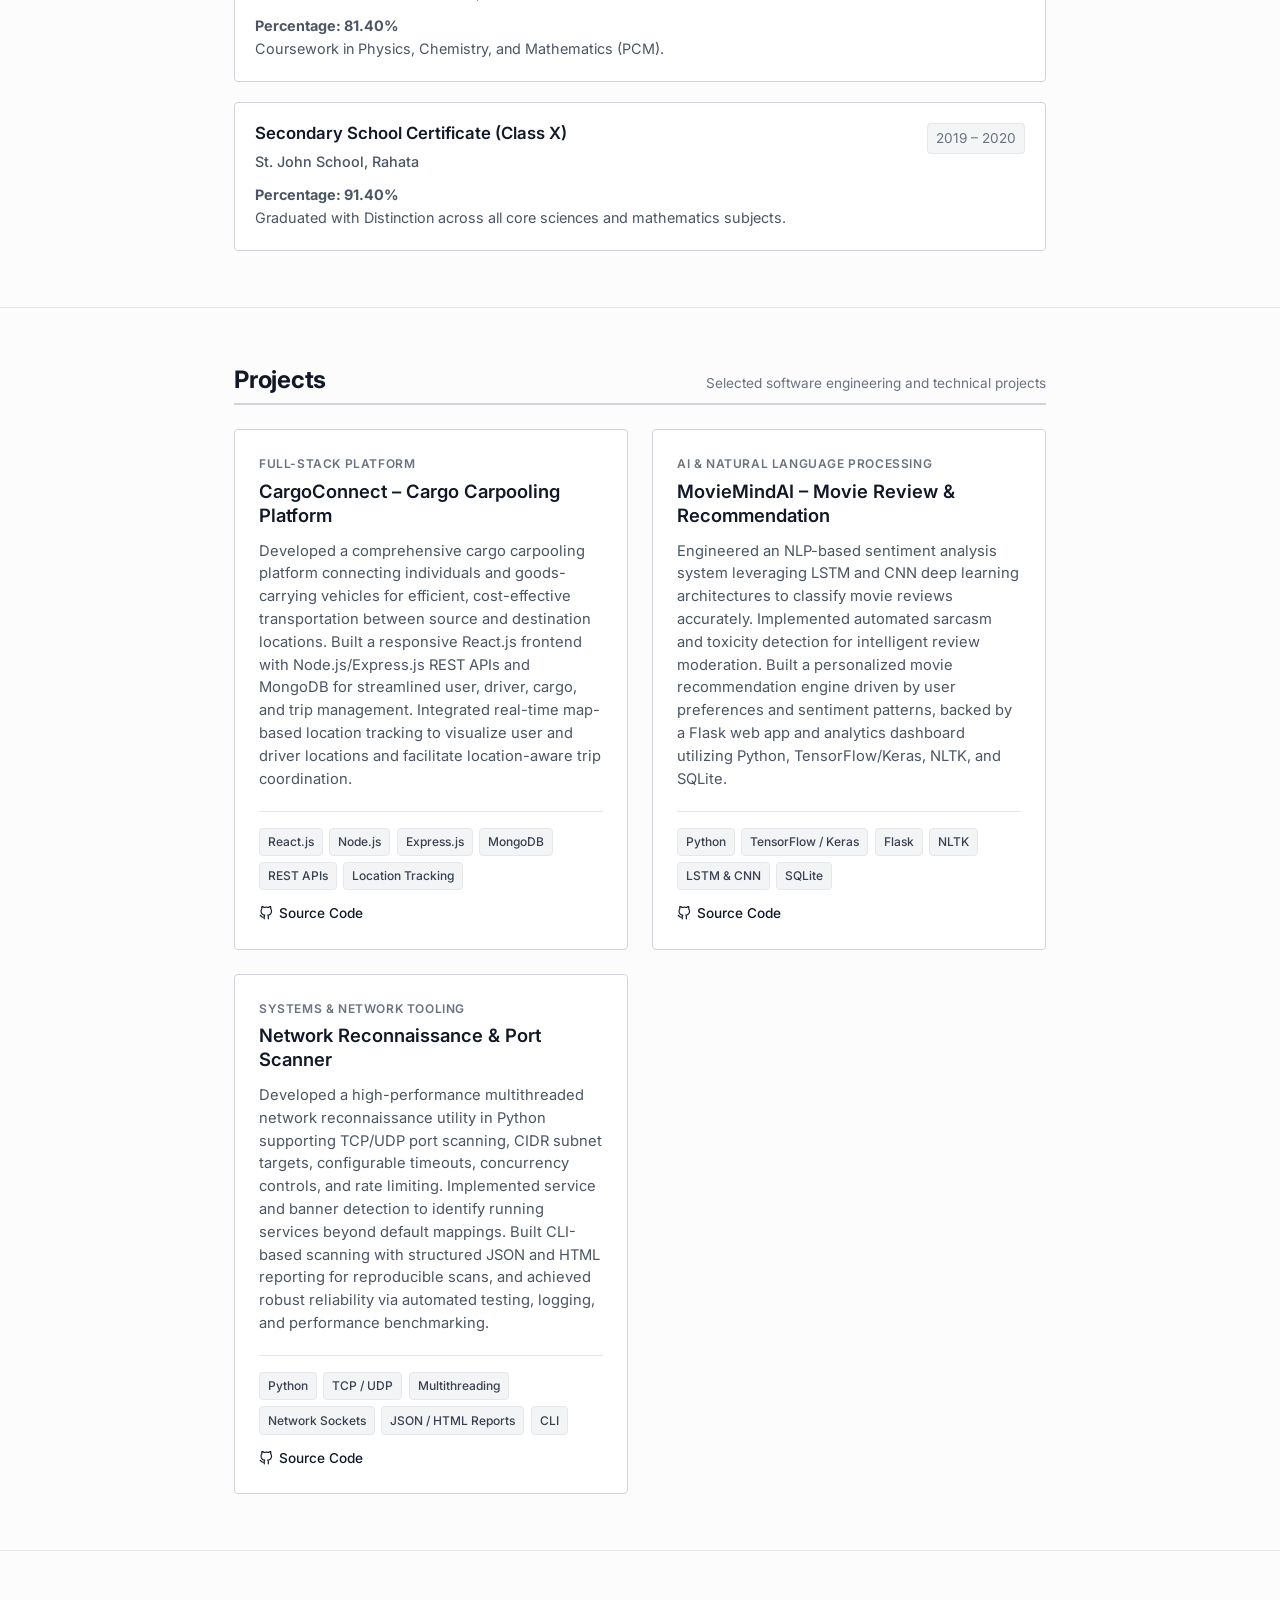
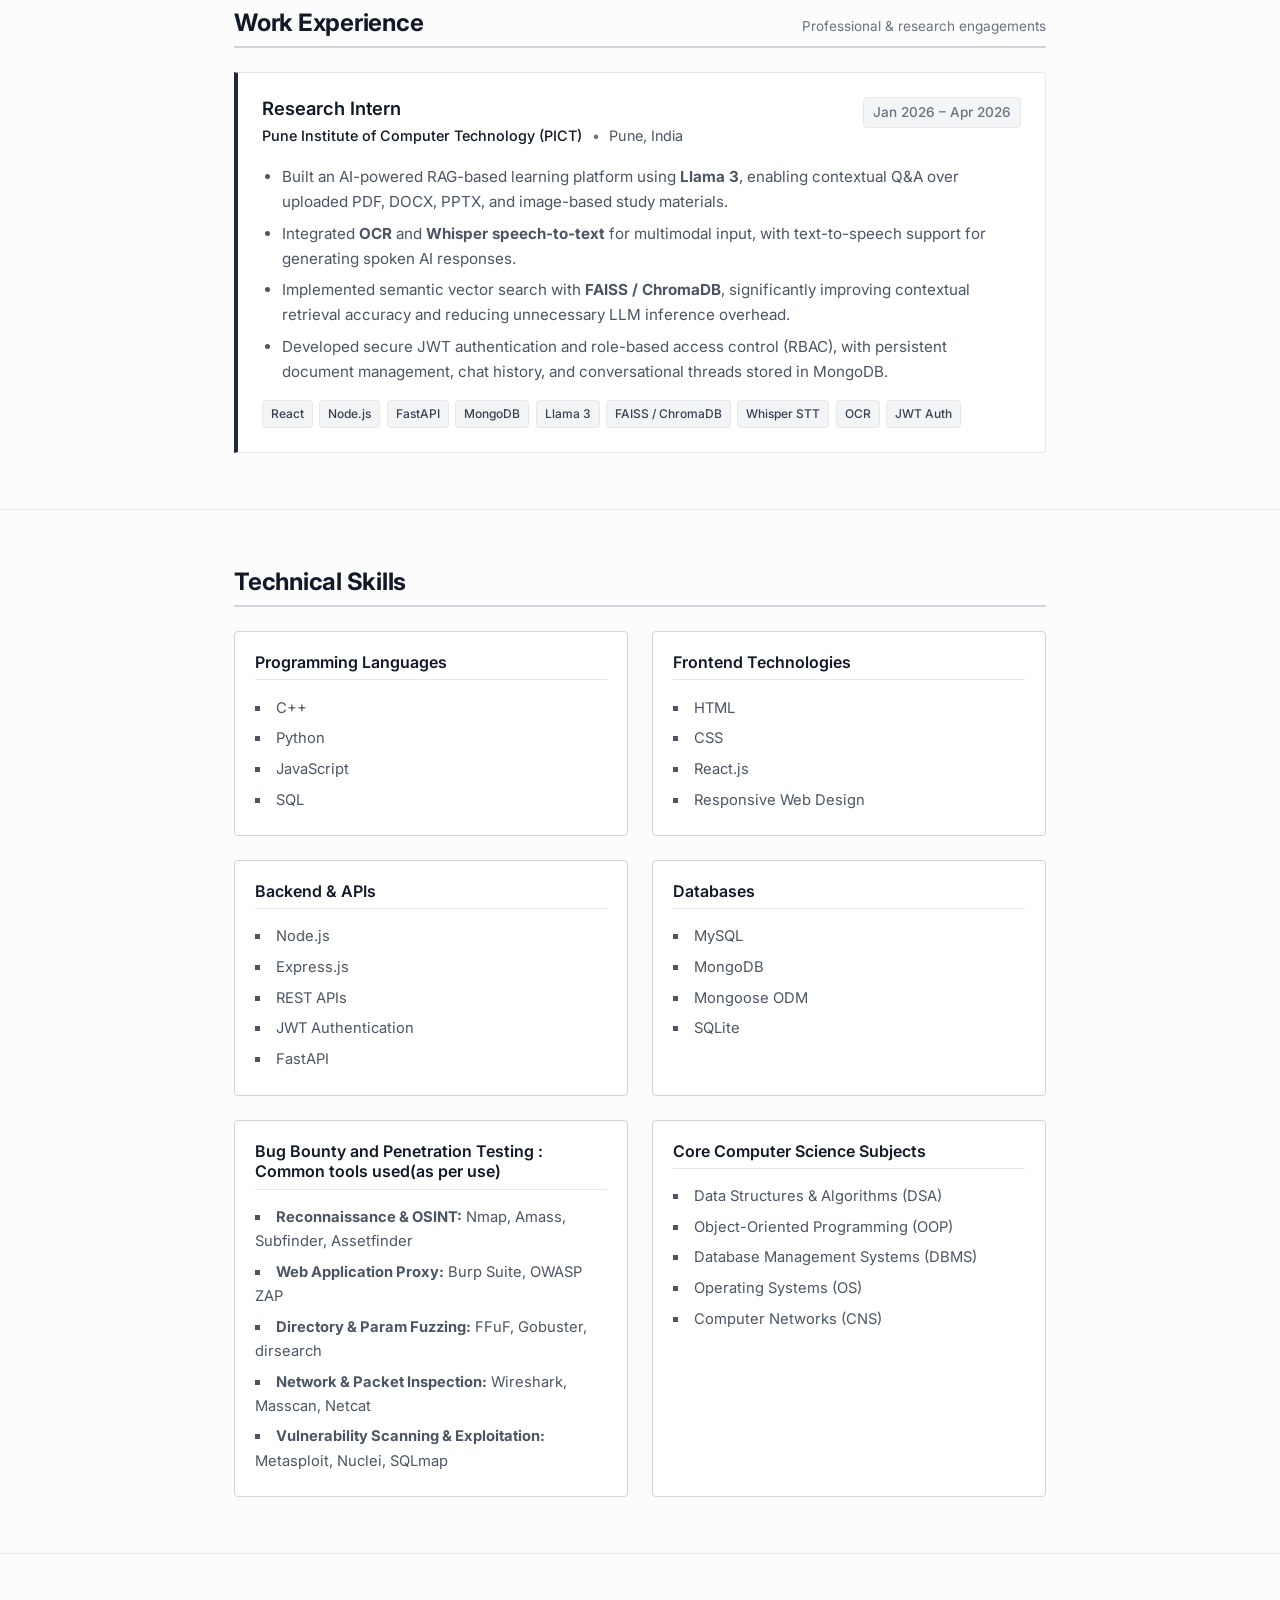
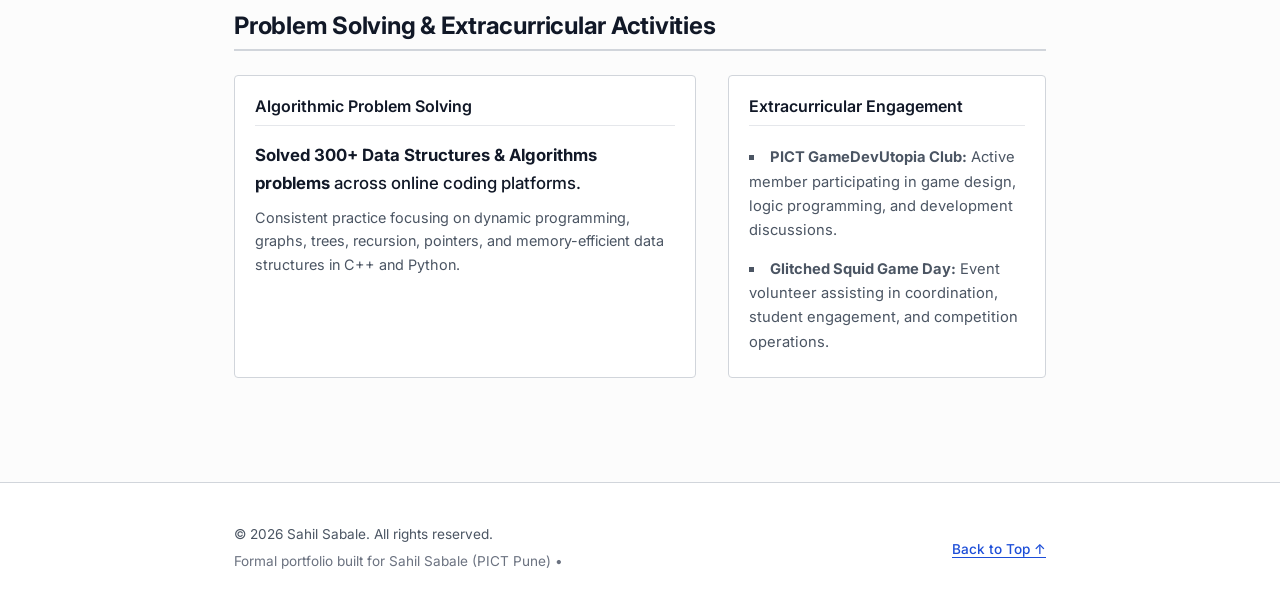
==== commit 2ea28abf: "Initial Commit" ====
--- a/index.html
+++ b/index.html
@@ -1,16 +1,19 @@
 <!DOCTYPE html>
 <html lang="en">
+
 <head>
   <meta charset="UTF-8">
   <meta name="viewport" content="width=device-width, initial-scale=1.0">
   <title>Sahil Sabale | Computer Science Engineer &amp; Developer Portfolio</title>
-  <meta name="description" content="Formal portfolio and resume of Sahil Sabale - Computer Science student at PICT Pune. Experienced in full-stack web development, AI/NLP systems, network tooling, and DSA.">
+  <meta name="description"
+    content="Formal portfolio and resume of Sahil Sabale - Computer Science student at PICT Pune. Experienced in full-stack web development, AI/NLP systems, network tooling, and DSA.">
   <meta name="author" content="Sahil Sabale">
 
   <!-- Open Graph / Meta for Social Previews -->
   <meta property="og:type" content="website">
   <meta property="og:title" content="Sahil Sabale | Computer Science Engineer Portfolio">
-  <meta property="og:description" content="Formal portfolio featuring projects (CargoConnect, MovieMindAI, Network Reconnaissance), research experience at PICT, skills, and education.">
+  <meta property="og:description"
+    content="Formal portfolio featuring projects (CargoConnect, MovieMindAI, Network Reconnaissance), research experience at PICT, skills, and education.">
   <meta property="og:site_name" content="Sahil Sabale Portfolio">
 
   <!-- Google Fonts: Inter font for clean, formal, professional typography -->
@@ -20,12 +23,13 @@
 
   <link rel="stylesheet" href="styles.css">
 </head>
+
 <body>
   <!-- Header / Navigation Bar -->
   <header class="site-header">
     <div class="container header-container">
       <a href="#" class="brand-logo" aria-label="Home">Sahil Sabale</a>
-      
+
       <nav class="main-nav" aria-label="Main Navigation">
         <ul class="nav-links">
           <li><a href="#about">About</a></li>
@@ -37,8 +41,10 @@
       </nav>
 
       <div class="header-actions">
-        <button id="theme-toggle" class="btn btn-secondary btn-icon" aria-label="Toggle dark/light mode" title="Toggle theme">
-          <svg class="icon icon-sun" xmlns="http://www.w3.org/2000/svg" width="18" height="18" viewBox="0 0 24 24" fill="none" stroke="currentColor" stroke-width="2" stroke-linecap="round" stroke-linejoin="round">
+        <button id="theme-toggle" class="btn btn-secondary btn-icon" aria-label="Toggle dark/light mode"
+          title="Toggle theme">
+          <svg class="icon icon-sun" xmlns="http://www.w3.org/2000/svg" width="18" height="18" viewBox="0 0 24 24"
+            fill="none" stroke="currentColor" stroke-width="2" stroke-linecap="round" stroke-linejoin="round">
             <circle cx="12" cy="12" r="5"></circle>
             <line x1="12" y1="1" x2="12" y2="3"></line>
             <line x1="12" y1="21" x2="12" y2="23"></line>
@@ -49,12 +55,14 @@
             <line x1="4.22" y1="19.78" x2="5.64" y2="18.36"></line>
             <line x1="18.36" y1="5.64" x2="19.78" y2="4.22"></line>
           </svg>
-          <svg class="icon icon-moon" xmlns="http://www.w3.org/2000/svg" width="18" height="18" viewBox="0 0 24 24" fill="none" stroke="currentColor" stroke-width="2" stroke-linecap="round" stroke-linejoin="round">
+          <svg class="icon icon-moon" xmlns="http://www.w3.org/2000/svg" width="18" height="18" viewBox="0 0 24 24"
+            fill="none" stroke="currentColor" stroke-width="2" stroke-linecap="round" stroke-linejoin="round">
             <path d="M21 12.79A9 9 0 1 1 11.21 3 7 7 0 0 0 21 12.79z"></path>
           </svg>
         </button>
         <button id="mobile-menu-toggle" class="btn btn-secondary btn-icon mobile-only" aria-label="Toggle mobile menu">
-          <svg xmlns="http://www.w3.org/2000/svg" width="20" height="20" viewBox="0 0 24 24" fill="none" stroke="currentColor" stroke-width="2" stroke-linecap="round" stroke-linejoin="round">
+          <svg xmlns="http://www.w3.org/2000/svg" width="20" height="20" viewBox="0 0 24 24" fill="none"
+            stroke="currentColor" stroke-width="2" stroke-linecap="round" stroke-linejoin="round">
             <line x1="3" y1="12" x2="21" y2="12"></line>
             <line x1="3" y1="6" x2="21" y2="6"></line>
             <line x1="3" y1="18" x2="21" y2="18"></line>
@@ -73,32 +81,55 @@
           <h1 class="hero-title">Sahil Sabale</h1>
           <p class="hero-subtitle">Computer Science Engineer &amp; Software Developer | PICT Pune</p>
           <p class="hero-description">
-            Computer Science undergraduate at <strong>Pune Institute of Computer Technology (PICT)</strong> with hands-on experience in full-stack engineering, AI/RAG architectures, multithreaded network tools, and algorithmic problem solving (300+ DSA problems solved). Dedicated to building scalable, robust, and dependable software systems.
+            Computer Science undergraduate at <strong>Pune Institute of Computer Technology (PICT)</strong> with
+            hands-on experience in full-stack engineering, AI/RAG architectures, multithreaded network tools, and
+            algorithmic problem solving (300+ DSA problems solved). Dedicated to building scalable, robust, and
+            dependable software systems.
           </p>
-          
+
           <div class="hero-quick-meta">
             <span class="meta-item">
-              <svg xmlns="http://www.w3.org/2000/svg" width="16" height="16" viewBox="0 0 24 24" fill="none" stroke="currentColor" stroke-width="2" stroke-linecap="round" stroke-linejoin="round"><path d="M21 10c0 7-9 13-9 13s-9-6-9-13a9 9 0 0 1 18 0z"></path><circle cx="12" cy="10" r="3"></circle></svg>
+              <svg xmlns="http://www.w3.org/2000/svg" width="16" height="16" viewBox="0 0 24 24" fill="none"
+                stroke="currentColor" stroke-width="2" stroke-linecap="round" stroke-linejoin="round">
+                <path d="M21 10c0 7-9 13-9 13s-9-6-9-13a9 9 0 0 1 18 0z"></path>
+                <circle cx="12" cy="10" r="3"></circle>
+              </svg>
               Pune, Maharashtra, India
             </span>
             <span class="meta-item">
-              <svg xmlns="http://www.w3.org/2000/svg" width="16" height="16" viewBox="0 0 24 24" fill="none" stroke="currentColor" stroke-width="2" stroke-linecap="round" stroke-linejoin="round"><rect x="2" y="4" width="20" height="16" rx="2"></rect><path d="m22 7-8.97 5.7a1.94 1.94 0 0 1-2.06 0L2 7"></path></svg>
+              <svg xmlns="http://www.w3.org/2000/svg" width="16" height="16" viewBox="0 0 24 24" fill="none"
+                stroke="currentColor" stroke-width="2" stroke-linecap="round" stroke-linejoin="round">
+                <rect x="2" y="4" width="20" height="16" rx="2"></rect>
+                <path d="m22 7-8.97 5.7a1.94 1.94 0 0 1-2.06 0L2 7"></path>
+              </svg>
               <a href="mailto:sahilsabale2709@gmail.com" class="meta-link">sahilsabale2709@gmail.com</a>
             </span>
           </div>
 
           <!-- Direct Links to Platforms -->
           <div class="hero-actions">
-            <a href="https://github.com/sahil-sabale" target="_blank" rel="noopener noreferrer" class="btn btn-primary" title="Sahil Sabale GitHub Profile">
-              <svg xmlns="http://www.w3.org/2000/svg" width="16" height="16" viewBox="0 0 24 24" fill="currentColor"><path d="M12 0c-6.626 0-12 5.373-12 12 0 5.302 3.438 9.8 8.207 11.387.599.111.793-.261.793-.577v-2.234c-3.338.726-4.033-1.416-4.033-1.416-.546-1.387-1.333-1.756-1.333-1.756-1.089-.745.083-.729.083-.729 1.205.084 1.839 1.237 1.839 1.237 1.07 1.834 2.807 1.304 3.492.997.107-.775.418-1.305.762-1.604-2.665-.305-5.467-1.334-5.467-5.931 0-1.311.469-2.381 1.236-3.221-.124-.303-.535-1.524.117-3.176 0 0 1.008-.322 3.301 1.23.957-.266 1.983-.399 3.003-.404 1.02.005 2.047.138 3.006.404 2.291-1.552 3.297-1.23 3.297-1.23.653 1.653.242 2.874.118 3.176.77.84 1.235 1.911 1.235 3.221 0 4.609-2.807 5.624-5.479 5.921.43.372.823 1.102.823 2.222v3.293c0 .319.192.694.801.576 4.765-1.589 8.199-6.086 8.199-11.386 0-6.627-5.373-12-12-12z"/></svg>
+            <a href="https://github.com/sahilbrosp/" target="_blank" rel="noopener noreferrer" class="btn btn-primary"
+              title="Sahil Sabale GitHub Profile">
+              <svg xmlns="http://www.w3.org/2000/svg" width="16" height="16" viewBox="0 0 24 24" fill="currentColor">
+                <path
+                  d="M12 0c-6.626 0-12 5.373-12 12 0 5.302 3.438 9.8 8.207 11.387.599.111.793-.261.793-.577v-2.234c-3.338.726-4.033-1.416-4.033-1.416-.546-1.387-1.333-1.756-1.333-1.756-1.089-.745.083-.729.083-.729 1.205.084 1.839 1.237 1.839 1.237 1.07 1.834 2.807 1.304 3.492.997.107-.775.418-1.305.762-1.604-2.665-.305-5.467-1.334-5.467-5.931 0-1.311.469-2.381 1.236-3.221-.124-.303-.535-1.524.117-3.176 0 0 1.008-.322 3.301 1.23.957-.266 1.983-.399 3.003-.404 1.02.005 2.047.138 3.006.404 2.291-1.552 3.297-1.23 3.297-1.23.653 1.653.242 2.874.118 3.176.77.84 1.235 1.911 1.235 3.221 0 4.609-2.807 5.624-5.479 5.921.43.372.823 1.102.823 2.222v3.293c0 .319.192.694.801.576 4.765-1.589 8.199-6.086 8.199-11.386 0-6.627-5.373-12-12-12z" />
+              </svg>
               GitHub
             </a>
-            <a href="https://leetcode.com/sahil-sabale" target="_blank" rel="noopener noreferrer" class="btn btn-secondary" title="Sahil Sabale LeetCode Profile">
-              <svg xmlns="http://www.w3.org/2000/svg" width="16" height="16" viewBox="0 0 24 24" fill="currentColor"><path d="M13.483 0a1.374 1.374 0 0 0-.961.438L7.116 6.226l-3.854 4.126a5.266 5.266 0 0 0-1.209 2.104 5.35 5.35 0 0 0-.125.513 5.527 5.527 0 0 0 .062 2.362 5.83 5.83 0 0 0 .349 1.017 5.938 5.938 0 0 0 1.271 1.818l4.277 4.193.039.038c2.248 2.165 5.852 2.133 8.063-.074l2.396-2.392c.54-.54.54-1.414.003-1.955a1.378 1.378 0 0 0-1.951-.003l-2.396 2.392a3.021 3.021 0 0 1-4.205.038l-.02-.019-4.276-4.193c-.652-.64-.972-1.469-.948-2.263a2.68 2.68 0 0 1 .666-1.607 2.6 2.6 0 0 1 .388-.334l4.981-5.334 4.993-5.35a1.38 1.38 0 0 0-.97-2.355zM17.962 10.97a1.378 1.378 0 0 0-1.378 1.378v4.321a1.378 1.378 0 1 0 2.756 0v-4.321a1.378 1.378 0 0 0-1.378-1.378z"/></svg>
+            <a href="https://leetcode.com/u/sahilbrosp" target="_blank" rel="noopener noreferrer"
+              class="btn btn-secondary" title="Sahil Sabale LeetCode Profile">
+              <svg xmlns="http://www.w3.org/2000/svg" width="16" height="16" viewBox="0 0 24 24" fill="currentColor">
+                <path
+                  d="M13.483 0a1.374 1.374 0 0 0-.961.438L7.116 6.226l-3.854 4.126a5.266 5.266 0 0 0-1.209 2.104 5.35 5.35 0 0 0-.125.513 5.527 5.527 0 0 0 .062 2.362 5.83 5.83 0 0 0 .349 1.017 5.938 5.938 0 0 0 1.271 1.818l4.277 4.193.039.038c2.248 2.165 5.852 2.133 8.063-.074l2.396-2.392c.54-.54.54-1.414.003-1.955a1.378 1.378 0 0 0-1.951-.003l-2.396 2.392a3.021 3.021 0 0 1-4.205.038l-.02-.019-4.276-4.193c-.652-.64-.972-1.469-.948-2.263a2.68 2.68 0 0 1 .666-1.607 2.6 2.6 0 0 1 .388-.334l4.981-5.334 4.993-5.35a1.38 1.38 0 0 0-.97-2.355zM17.962 10.97a1.378 1.378 0 0 0-1.378 1.378v4.321a1.378 1.378 0 1 0 2.756 0v-4.321a1.378 1.378 0 0 0-1.378-1.378z" />
+              </svg>
               LeetCode
             </a>
-            <a href="https://www.linkedin.com/in/sahil-sabale" target="_blank" rel="noopener noreferrer" class="btn btn-secondary" title="Sahil Sabale LinkedIn Profile">
-              <svg xmlns="http://www.w3.org/2000/svg" width="16" height="16" viewBox="0 0 24 24" fill="currentColor"><path d="M19 0h-14c-2.761 0-5 2.239-5 5v14c0 2.761 2.239 5 5 5h14c2.762 0 5-2.239 5-5v-14c0-2.761-2.238-5-5-5zm-11 19h-3v-11h3v11zm-1.5-12.268c-.966 0-1.75-.79-1.75-1.764s.784-1.764 1.75-1.764 1.75.79 1.75 1.764-.783 1.764-1.75 1.764zm13.5 12.268h-3v-5.604c0-3.368-4-3.113-4 0v5.604h-3v-11h3v1.765c1.396-2.586 7-2.777 7 2.476v6.759z"/></svg>
+            <a href="https://www.linkedin.com/in/sahilsabale27/" target="_blank" rel="noopener noreferrer"
+              class="btn btn-secondary" title="Sahil Sabale LinkedIn Profile">
+              <svg xmlns="http://www.w3.org/2000/svg" width="16" height="16" viewBox="0 0 24 24" fill="currentColor">
+                <path
+                  d="M19 0h-14c-2.761 0-5 2.239-5 5v14c0 2.761 2.239 5 5 5h14c2.762 0 5-2.239 5-5v-14c0-2.761-2.238-5-5-5zm-11 19h-3v-11h3v11zm-1.5-12.268c-.966 0-1.75-.79-1.75-1.764s.784-1.764 1.75-1.764 1.75.79 1.75 1.764-.783 1.764-1.75 1.764zm13.5 12.268h-3v-5.604c0-3.368-4-3.113-4 0v5.604h-3v-11h3v1.765c1.396-2.586 7-2.777 7 2.476v6.759z" />
+              </svg>
               LinkedIn
             </a>
           </div>
@@ -113,13 +144,21 @@
         <div class="about-grid">
           <div class="about-text">
             <p>
-              Hello, I am <strong>Sahil Sabale</strong>, an aspiring Computer Science Engineer pursuing my Bachelor of Engineering in Computer Science at the prestigious <strong>Pune Institute of Computer Technology (PICT)</strong>, Pune (Current CGPA: <strong>8.36 / 10</strong>).
+              Hello, I am <strong>Sahil Sabale</strong>, an aspiring Computer Science Engineer pursuing my Bachelor of
+              Engineering in Computer Science at the prestigious <strong>Pune Institute of Computer Technology
+                (PICT)</strong>, Pune (Current CGPA: <strong>8.36 / 10</strong>).
             </p>
             <p>
-              I have developed disciplined problem-solving and algorithmic fundamentals by solving <strong>300+ Data Structures &amp; Algorithms problems</strong> across online coding platforms. Through this rigorous practice, I have developed deep proficiency in languages like <strong>C++ and Python</strong>, focusing on data structures, algorithmic efficiency, and scalable code design.
+              I have developed disciplined problem-solving and algorithmic fundamentals by solving <strong>300+ Data
+                Structures &amp; Algorithms problems</strong> across online coding platforms. Through this rigorous
+              practice, I have developed deep proficiency in languages like <strong>C++ and Python</strong>, focusing on
+              data structures, algorithmic efficiency, and scalable code design.
             </p>
             <p>
-              My technical journey is strongly driven by <strong>cybersecurity and web application penetration testing</strong>. I actively explore security assessments, vulnerability research, and network reconnaissance using tools like Burp Suite and Nmap, combining this offensive and defensive security focus with practical full-stack development and applied AI/RAG platform experience (Llama 3).
+              My technical journey is strongly driven by <strong>cybersecurity and web application penetration
+                testing</strong>. I actively explore security assessments, vulnerability research, and network
+              reconnaissance using tools like Burp Suite and Nmap, combining this offensive and defensive security focus
+              with practical full-stack development and applied AI/RAG platform experience (Llama 3).
             </p>
           </div>
           <div class="about-sidebar">
@@ -131,7 +170,8 @@
                 <li><span class="info-label">Degree:</span> <span class="info-value">B.E. Computer Science</span></li>
                 <li><span class="info-label">Current CGPA:</span> <span class="info-value">8.36 / 10</span></li>
                 <li><span class="info-label">DSA Solved:</span> <span class="info-value">300+ Problems</span></li>
-                <li><span class="info-label">Status:</span> <span class="info-value status-available">Open to Roles &amp; Internships</span></li>
+                <li><span class="info-label">Status:</span> <span class="info-value status-available">Open to Roles
+                    &amp; Internships</span></li>
               </ul>
             </div>
           </div>
@@ -159,7 +199,8 @@
             </div>
             <p class="edu-notes">
               <strong>Current CGPA: 8.36 / 10</strong><br>
-              Focus Areas: Data Structures &amp; Algorithms, Object-Oriented Programming (OOP), Database Management Systems (DBMS), Operating Systems (OS), Computer Networks (CNS).
+              Focus Areas: Data Structures &amp; Algorithms, Object-Oriented Programming (OOP), Database Management
+              Systems (DBMS), Operating Systems (OS), Computer Networks (CNS).
             </p>
           </article>
 
@@ -212,7 +253,11 @@
               <h3 class="project-title">CargoConnect &ndash; Cargo Carpooling Platform</h3>
             </div>
             <p class="project-description">
-              Developed a comprehensive cargo carpooling platform connecting individuals and goods-carrying vehicles for efficient, cost-effective transportation between source and destination locations. Built a responsive React.js frontend with Node.js/Express.js REST APIs and MongoDB for streamlined user, driver, cargo, and trip management. Integrated real-time map-based location tracking to visualize user and driver locations and facilitate location-aware trip coordination.
+              Developed a comprehensive cargo carpooling platform connecting individuals and goods-carrying vehicles for
+              efficient, cost-effective transportation between source and destination locations. Built a responsive
+              React.js frontend with Node.js/Express.js REST APIs and MongoDB for streamlined user, driver, cargo, and
+              trip management. Integrated real-time map-based location tracking to visualize user and driver locations
+              and facilitate location-aware trip coordination.
             </p>
             <div class="project-meta">
               <div class="tag-group">
@@ -225,7 +270,12 @@
               </div>
               <div class="project-links">
                 <a href="https://github.com" target="_blank" rel="noopener noreferrer" class="link-item">
-                  <svg xmlns="http://www.w3.org/2000/svg" width="14" height="14" viewBox="0 0 24 24" fill="none" stroke="currentColor" stroke-width="2" stroke-linecap="round" stroke-linejoin="round"><path d="M9 19c-5 1.5-5-2.5-7-3m14 6v-3.87a3.37 3.37 0 0 0-.94-2.61c3.14-.35 6.44-1.54 6.44-7A5.44 5.44 0 0 0 20 4.77 5.07 5.07 0 0 0 19.91 1S18.73.65 16 2.48a13.38 13.38 0 0 0-7 0C6.27.65 5.09 1 5.09 1A5.07 5.07 0 0 0 5 4.77a5.44 5.44 0 0 0-1.5 3.78c0 5.42 3.3 6.61 6.44 7A3.37 3.37 0 0 0 9 18.13V22"></path></svg>
+                  <svg xmlns="http://www.w3.org/2000/svg" width="14" height="14" viewBox="0 0 24 24" fill="none"
+                    stroke="currentColor" stroke-width="2" stroke-linecap="round" stroke-linejoin="round">
+                    <path
+                      d="M9 19c-5 1.5-5-2.5-7-3m14 6v-3.87a3.37 3.37 0 0 0-.94-2.61c3.14-.35 6.44-1.54 6.44-7A5.44 5.44 0 0 0 20 4.77 5.07 5.07 0 0 0 19.91 1S18.73.65 16 2.48a13.38 13.38 0 0 0-7 0C6.27.65 5.09 1 5.09 1A5.07 5.07 0 0 0 5 4.77a5.44 5.44 0 0 0-1.5 3.78c0 5.42 3.3 6.61 6.44 7A3.37 3.37 0 0 0 9 18.13V22">
+                    </path>
+                  </svg>
                   Source Code
                 </a>
               </div>
@@ -239,7 +289,11 @@
               <h3 class="project-title">MovieMindAI &ndash; Movie Review &amp; Recommendation</h3>
             </div>
             <p class="project-description">
-              Engineered an NLP-based sentiment analysis system leveraging LSTM and CNN deep learning architectures to classify movie reviews accurately. Implemented automated sarcasm and toxicity detection for intelligent review moderation. Built a personalized movie recommendation engine driven by user preferences and sentiment patterns, backed by a Flask web app and analytics dashboard utilizing Python, TensorFlow/Keras, NLTK, and SQLite.
+              Engineered an NLP-based sentiment analysis system leveraging LSTM and CNN deep learning architectures to
+              classify movie reviews accurately. Implemented automated sarcasm and toxicity detection for intelligent
+              review moderation. Built a personalized movie recommendation engine driven by user preferences and
+              sentiment patterns, backed by a Flask web app and analytics dashboard utilizing Python, TensorFlow/Keras,
+              NLTK, and SQLite.
             </p>
             <div class="project-meta">
               <div class="tag-group">
@@ -252,7 +306,12 @@
               </div>
               <div class="project-links">
                 <a href="https://github.com" target="_blank" rel="noopener noreferrer" class="link-item">
-                  <svg xmlns="http://www.w3.org/2000/svg" width="14" height="14" viewBox="0 0 24 24" fill="none" stroke="currentColor" stroke-width="2" stroke-linecap="round" stroke-linejoin="round"><path d="M9 19c-5 1.5-5-2.5-7-3m14 6v-3.87a3.37 3.37 0 0 0-.94-2.61c3.14-.35 6.44-1.54 6.44-7A5.44 5.44 0 0 0 20 4.77 5.07 5.07 0 0 0 19.91 1S18.73.65 16 2.48a13.38 13.38 0 0 0-7 0C6.27.65 5.09 1 5.09 1A5.07 5.07 0 0 0 5 4.77a5.44 5.44 0 0 0-1.5 3.78c0 5.42 3.3 6.61 6.44 7A3.37 3.37 0 0 0 9 18.13V22"></path></svg>
+                  <svg xmlns="http://www.w3.org/2000/svg" width="14" height="14" viewBox="0 0 24 24" fill="none"
+                    stroke="currentColor" stroke-width="2" stroke-linecap="round" stroke-linejoin="round">
+                    <path
+                      d="M9 19c-5 1.5-5-2.5-7-3m14 6v-3.87a3.37 3.37 0 0 0-.94-2.61c3.14-.35 6.44-1.54 6.44-7A5.44 5.44 0 0 0 20 4.77 5.07 5.07 0 0 0 19.91 1S18.73.65 16 2.48a13.38 13.38 0 0 0-7 0C6.27.65 5.09 1 5.09 1A5.07 5.07 0 0 0 5 4.77a5.44 5.44 0 0 0-1.5 3.78c0 5.42 3.3 6.61 6.44 7A3.37 3.37 0 0 0 9 18.13V22">
+                    </path>
+                  </svg>
                   Source Code
                 </a>
               </div>
@@ -266,7 +325,11 @@
               <h3 class="project-title">Network Reconnaissance &amp; Port Scanner</h3>
             </div>
             <p class="project-description">
-              Developed a high-performance multithreaded network reconnaissance utility in Python supporting TCP/UDP port scanning, CIDR subnet targets, configurable timeouts, concurrency controls, and rate limiting. Implemented service and banner detection to identify running services beyond default mappings. Built CLI-based scanning with structured JSON and HTML reporting for reproducible scans, and achieved robust reliability via automated testing, logging, and performance benchmarking.
+              Developed a high-performance multithreaded network reconnaissance utility in Python supporting TCP/UDP
+              port scanning, CIDR subnet targets, configurable timeouts, concurrency controls, and rate limiting.
+              Implemented service and banner detection to identify running services beyond default mappings. Built
+              CLI-based scanning with structured JSON and HTML reporting for reproducible scans, and achieved robust
+              reliability via automated testing, logging, and performance benchmarking.
             </p>
             <div class="project-meta">
               <div class="tag-group">
@@ -279,7 +342,12 @@
               </div>
               <div class="project-links">
                 <a href="https://github.com" target="_blank" rel="noopener noreferrer" class="link-item">
-                  <svg xmlns="http://www.w3.org/2000/svg" width="14" height="14" viewBox="0 0 24 24" fill="none" stroke="currentColor" stroke-width="2" stroke-linecap="round" stroke-linejoin="round"><path d="M9 19c-5 1.5-5-2.5-7-3m14 6v-3.87a3.37 3.37 0 0 0-.94-2.61c3.14-.35 6.44-1.54 6.44-7A5.44 5.44 0 0 0 20 4.77 5.07 5.07 0 0 0 19.91 1S18.73.65 16 2.48a13.38 13.38 0 0 0-7 0C6.27.65 5.09 1 5.09 1A5.07 5.07 0 0 0 5 4.77a5.44 5.44 0 0 0-1.5 3.78c0 5.42 3.3 6.61 6.44 7A3.37 3.37 0 0 0 9 18.13V22"></path></svg>
+                  <svg xmlns="http://www.w3.org/2000/svg" width="14" height="14" viewBox="0 0 24 24" fill="none"
+                    stroke="currentColor" stroke-width="2" stroke-linecap="round" stroke-linejoin="round">
+                    <path
+                      d="M9 19c-5 1.5-5-2.5-7-3m14 6v-3.87a3.37 3.37 0 0 0-.94-2.61c3.14-.35 6.44-1.54 6.44-7A5.44 5.44 0 0 0 20 4.77 5.07 5.07 0 0 0 19.91 1S18.73.65 16 2.48a13.38 13.38 0 0 0-7 0C6.27.65 5.09 1 5.09 1A5.07 5.07 0 0 0 5 4.77a5.44 5.44 0 0 0-1.5 3.78c0 5.42 3.3 6.61 6.44 7A3.37 3.37 0 0 0 9 18.13V22">
+                    </path>
+                  </svg>
                   Source Code
                 </a>
               </div>
@@ -312,10 +380,14 @@
             </div>
             <div class="exp-body">
               <ul class="exp-responsibilities">
-                <li>Built an AI-powered RAG-based learning platform using <strong>Llama 3</strong>, enabling contextual Q&amp;A over uploaded PDF, DOCX, PPTX, and image-based study materials.</li>
-                <li>Integrated <strong>OCR</strong> and <strong>Whisper speech-to-text</strong> for multimodal input, with text-to-speech support for generating spoken AI responses.</li>
-                <li>Implemented semantic vector search with <strong>FAISS / ChromaDB</strong>, significantly improving contextual retrieval accuracy and reducing unnecessary LLM inference overhead.</li>
-                <li>Developed secure JWT authentication and role-based access control (RBAC), with persistent document management, chat history, and conversational threads stored in MongoDB.</li>
+                <li>Built an AI-powered RAG-based learning platform using <strong>Llama 3</strong>, enabling contextual
+                  Q&amp;A over uploaded PDF, DOCX, PPTX, and image-based study materials.</li>
+                <li>Integrated <strong>OCR</strong> and <strong>Whisper speech-to-text</strong> for multimodal input,
+                  with text-to-speech support for generating spoken AI responses.</li>
+                <li>Implemented semantic vector search with <strong>FAISS / ChromaDB</strong>, significantly improving
+                  contextual retrieval accuracy and reducing unnecessary LLM inference overhead.</li>
+                <li>Developed secure JWT authentication and role-based access control (RBAC), with persistent document
+                  management, chat history, and conversational threads stored in MongoDB.</li>
               </ul>
               <div class="tag-group">
                 <span class="tag">React</span>
@@ -416,7 +488,8 @@
               <strong>Solved 300+ Data Structures &amp; Algorithms problems</strong> across online coding platforms.
             </p>
             <p style="font-size: 0.9rem; color: var(--text-secondary); margin-bottom: 0;">
-              Consistent practice focusing on dynamic programming, graphs, trees, recursion, pointers, and memory-efficient data structures in C++ and Python.
+              Consistent practice focusing on dynamic programming, graphs, trees, recursion, pointers, and
+              memory-efficient data structures in C++ and Python.
             </p>
           </div>
 
@@ -424,10 +497,12 @@
             <h3 class="info-card-title">Extracurricular Engagement</h3>
             <ul class="skill-list" style="margin-top: 0.25rem;">
               <li style="margin-bottom: 0.5rem;">
-                <strong>PICT GameDevUtopia Club:</strong> Active member participating in game design, logic programming, and development discussions.
+                <strong>PICT GameDevUtopia Club:</strong> Active member participating in game design, logic programming,
+                and development discussions.
               </li>
               <li>
-                <strong>Glitched Squid Game Day:</strong> Event volunteer assisting in coordination, student engagement, and competition operations.
+                <strong>Glitched Squid Game Day:</strong> Event volunteer assisting in coordination, student engagement,
+                and competition operations.
               </li>
             </ul>
           </div>
@@ -441,7 +516,7 @@
     <div class="container footer-container">
       <div class="footer-left">
         <p>&copy; <span id="current-year">2026</span> Sahil Sabale. All rights reserved.</p>
-        <p class="footer-note">Formal portfolio built for Sahil Sabale (PICT Pune) &bull; Ready for Netlify Hosting.</p>
+        <p class="footer-note">Formal portfolio built for Sahil Sabale (PICT Pune) &bull;</p>
       </div>
       <div class="footer-right">
         <a href="#about" class="footer-top-link">Back to Top &uarr;</a>
@@ -451,4 +526,5 @@
 
   <script src="script.js"></script>
 </body>
-</html>
+
+</html>
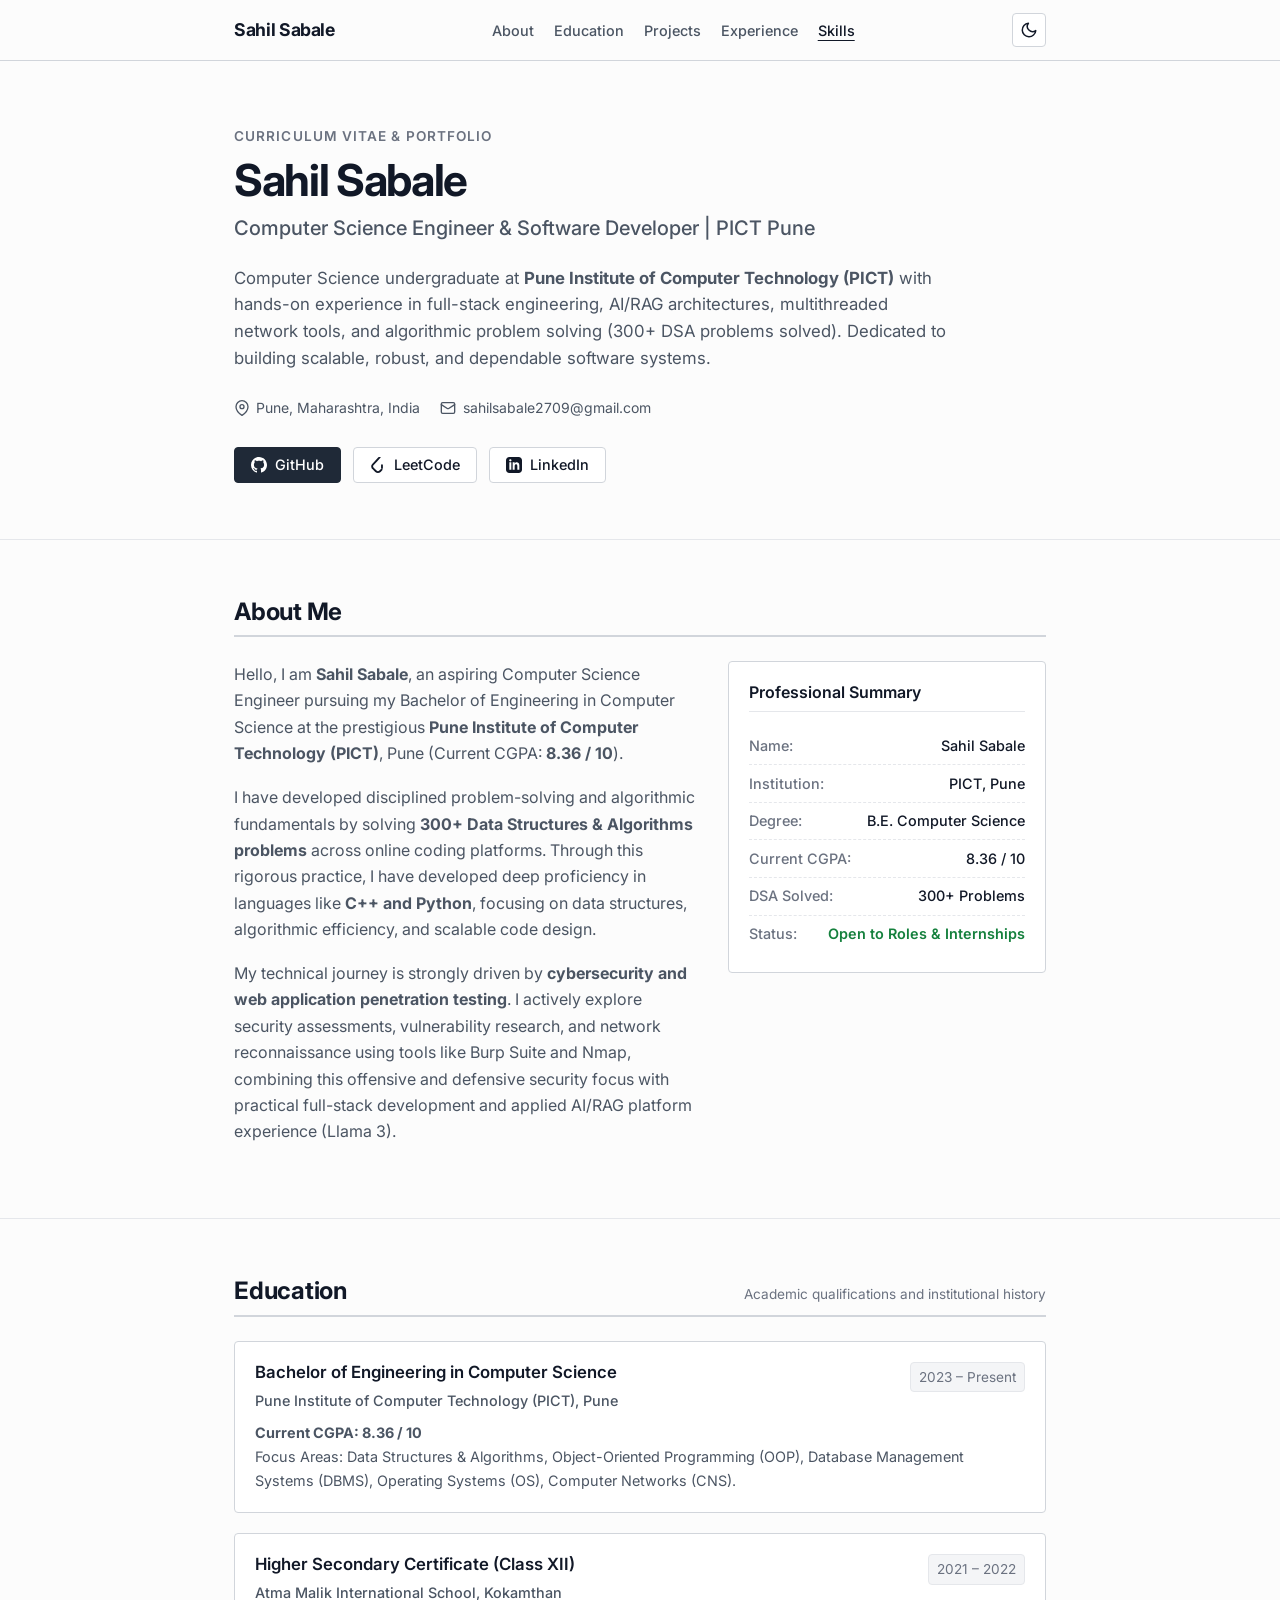
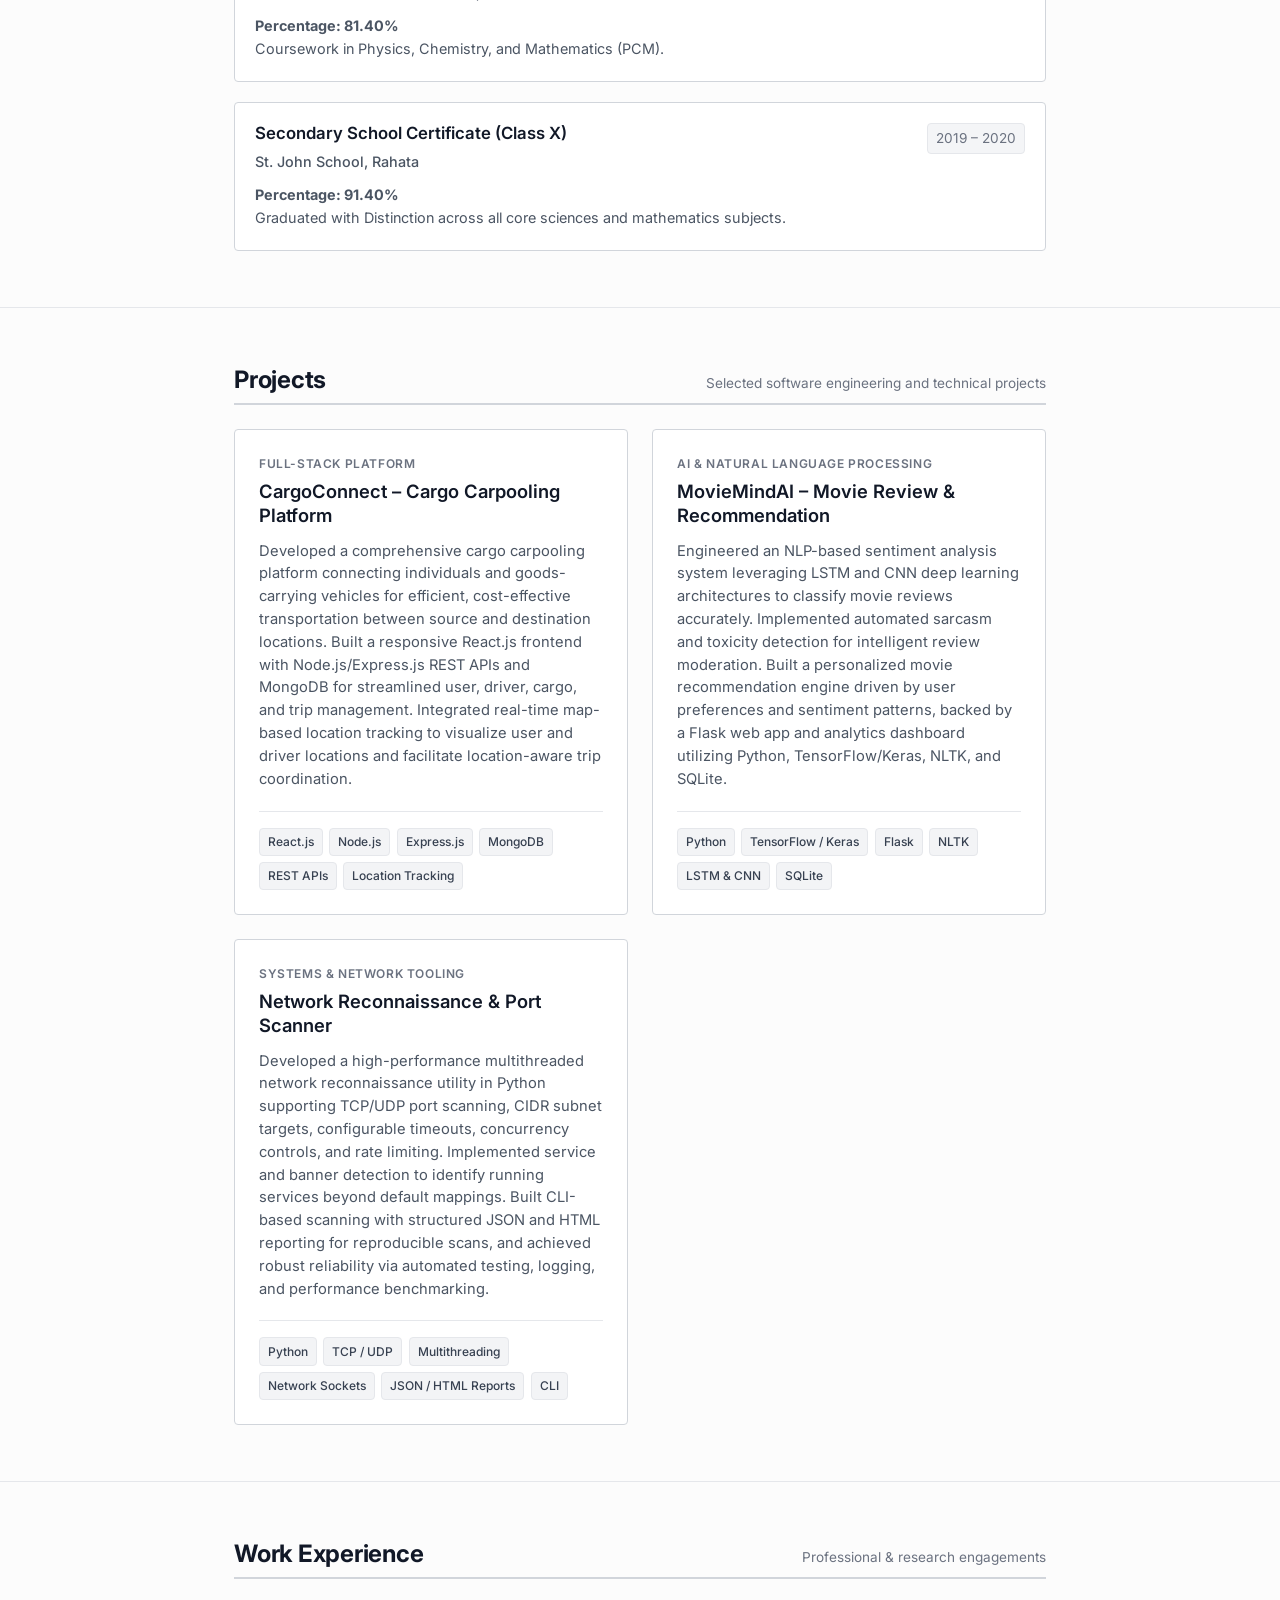
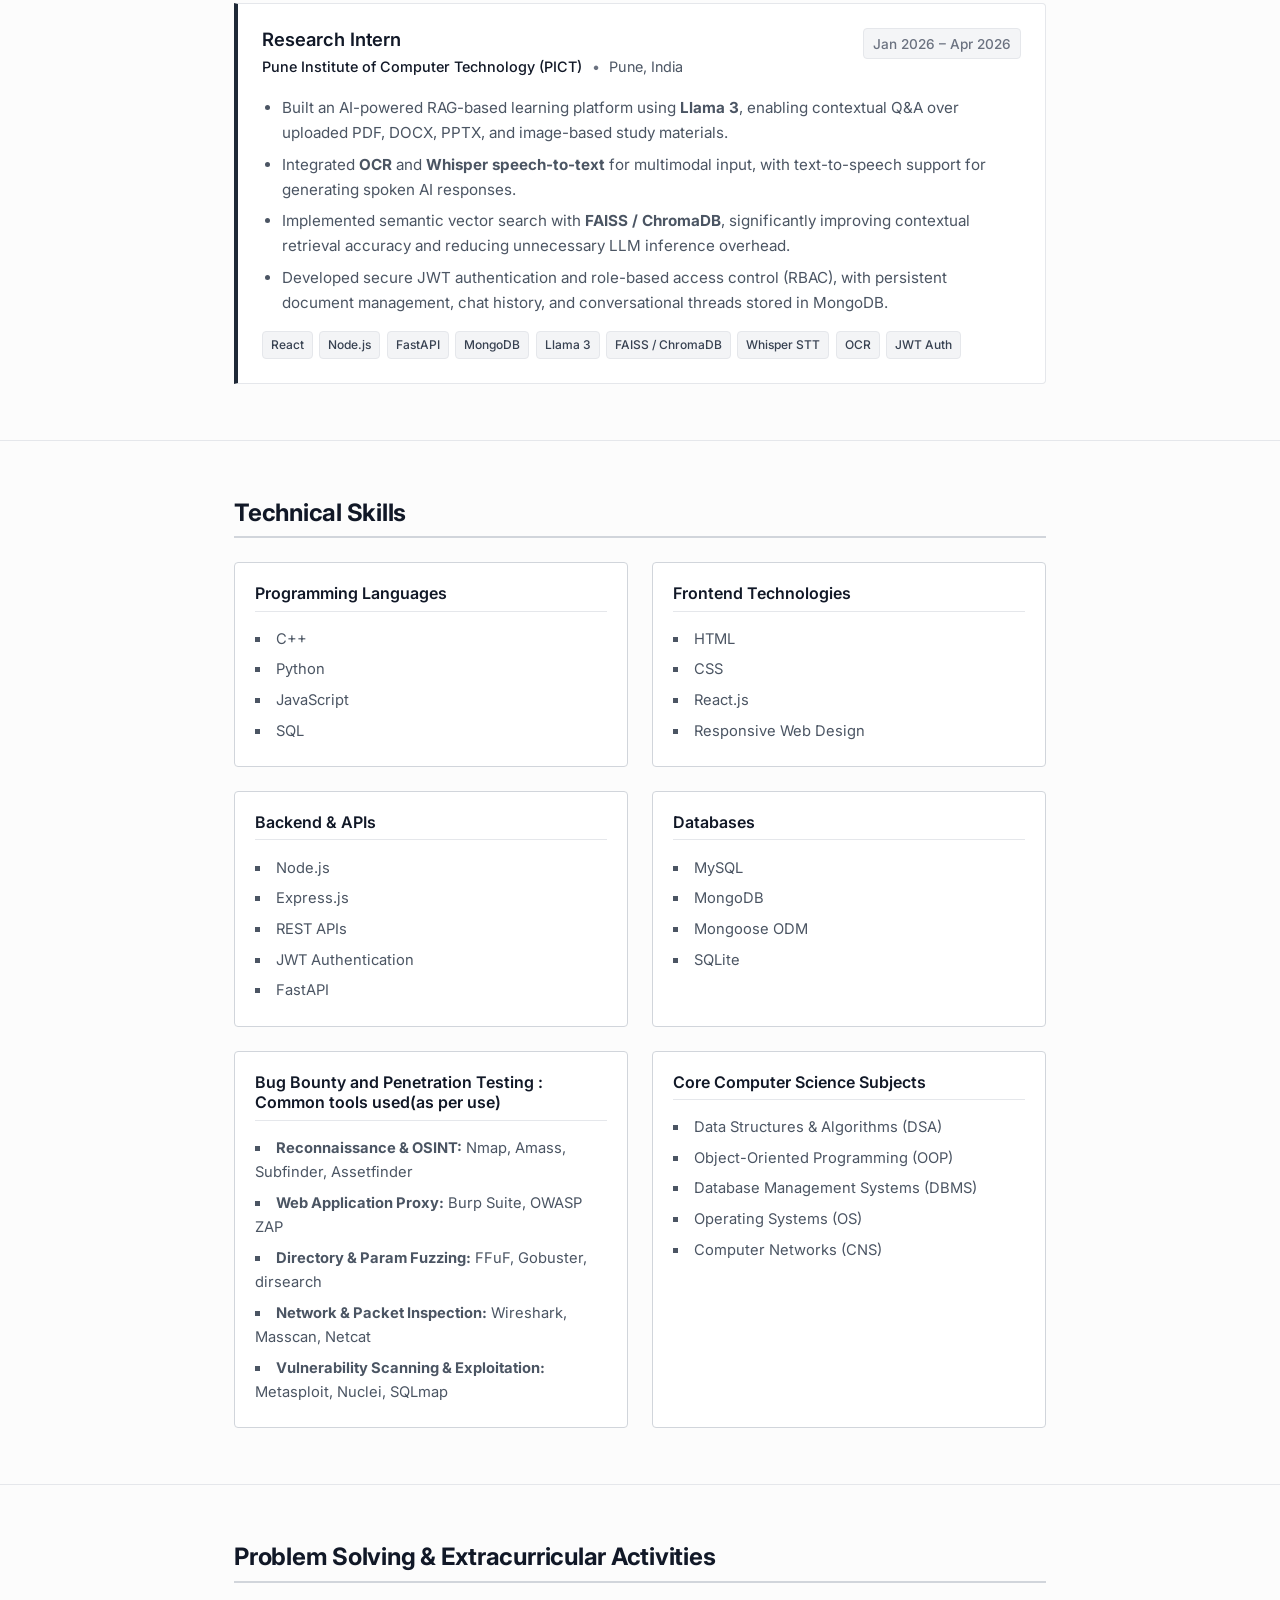
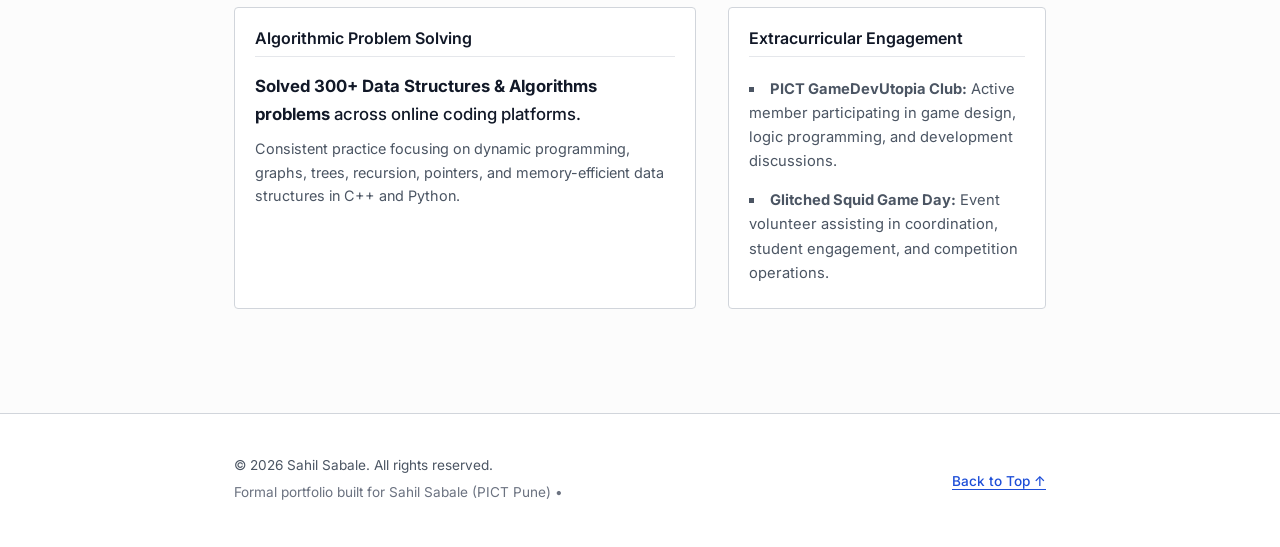
==== commit c76d24f7: "feat: add linkedin button to sanveg portfolio and remove source code links from all projects" ====
--- a/index.html
+++ b/index.html
@@ -268,17 +268,6 @@
                 <span class="tag">REST APIs</span>
                 <span class="tag">Location Tracking</span>
               </div>
-              <div class="project-links">
-                <a href="https://github.com" target="_blank" rel="noopener noreferrer" class="link-item">
-                  <svg xmlns="http://www.w3.org/2000/svg" width="14" height="14" viewBox="0 0 24 24" fill="none"
-                    stroke="currentColor" stroke-width="2" stroke-linecap="round" stroke-linejoin="round">
-                    <path
-                      d="M9 19c-5 1.5-5-2.5-7-3m14 6v-3.87a3.37 3.37 0 0 0-.94-2.61c3.14-.35 6.44-1.54 6.44-7A5.44 5.44 0 0 0 20 4.77 5.07 5.07 0 0 0 19.91 1S18.73.65 16 2.48a13.38 13.38 0 0 0-7 0C6.27.65 5.09 1 5.09 1A5.07 5.07 0 0 0 5 4.77a5.44 5.44 0 0 0-1.5 3.78c0 5.42 3.3 6.61 6.44 7A3.37 3.37 0 0 0 9 18.13V22">
-                    </path>
-                  </svg>
-                  Source Code
-                </a>
-              </div>
             </div>
           </article>
 
@@ -304,17 +293,6 @@
                 <span class="tag">LSTM &amp; CNN</span>
                 <span class="tag">SQLite</span>
               </div>
-              <div class="project-links">
-                <a href="https://github.com" target="_blank" rel="noopener noreferrer" class="link-item">
-                  <svg xmlns="http://www.w3.org/2000/svg" width="14" height="14" viewBox="0 0 24 24" fill="none"
-                    stroke="currentColor" stroke-width="2" stroke-linecap="round" stroke-linejoin="round">
-                    <path
-                      d="M9 19c-5 1.5-5-2.5-7-3m14 6v-3.87a3.37 3.37 0 0 0-.94-2.61c3.14-.35 6.44-1.54 6.44-7A5.44 5.44 0 0 0 20 4.77 5.07 5.07 0 0 0 19.91 1S18.73.65 16 2.48a13.38 13.38 0 0 0-7 0C6.27.65 5.09 1 5.09 1A5.07 5.07 0 0 0 5 4.77a5.44 5.44 0 0 0-1.5 3.78c0 5.42 3.3 6.61 6.44 7A3.37 3.37 0 0 0 9 18.13V22">
-                    </path>
-                  </svg>
-                  Source Code
-                </a>
-              </div>
             </div>
           </article>
 
@@ -339,17 +317,6 @@
                 <span class="tag">Network Sockets</span>
                 <span class="tag">JSON / HTML Reports</span>
                 <span class="tag">CLI</span>
-              </div>
-              <div class="project-links">
-                <a href="https://github.com" target="_blank" rel="noopener noreferrer" class="link-item">
-                  <svg xmlns="http://www.w3.org/2000/svg" width="14" height="14" viewBox="0 0 24 24" fill="none"
-                    stroke="currentColor" stroke-width="2" stroke-linecap="round" stroke-linejoin="round">
-                    <path
-                      d="M9 19c-5 1.5-5-2.5-7-3m14 6v-3.87a3.37 3.37 0 0 0-.94-2.61c3.14-.35 6.44-1.54 6.44-7A5.44 5.44 0 0 0 20 4.77 5.07 5.07 0 0 0 19.91 1S18.73.65 16 2.48a13.38 13.38 0 0 0-7 0C6.27.65 5.09 1 5.09 1A5.07 5.07 0 0 0 5 4.77a5.44 5.44 0 0 0-1.5 3.78c0 5.42 3.3 6.61 6.44 7A3.37 3.37 0 0 0 9 18.13V22">
-                    </path>
-                  </svg>
-                  Source Code
-                </a>
               </div>
             </div>
           </article>
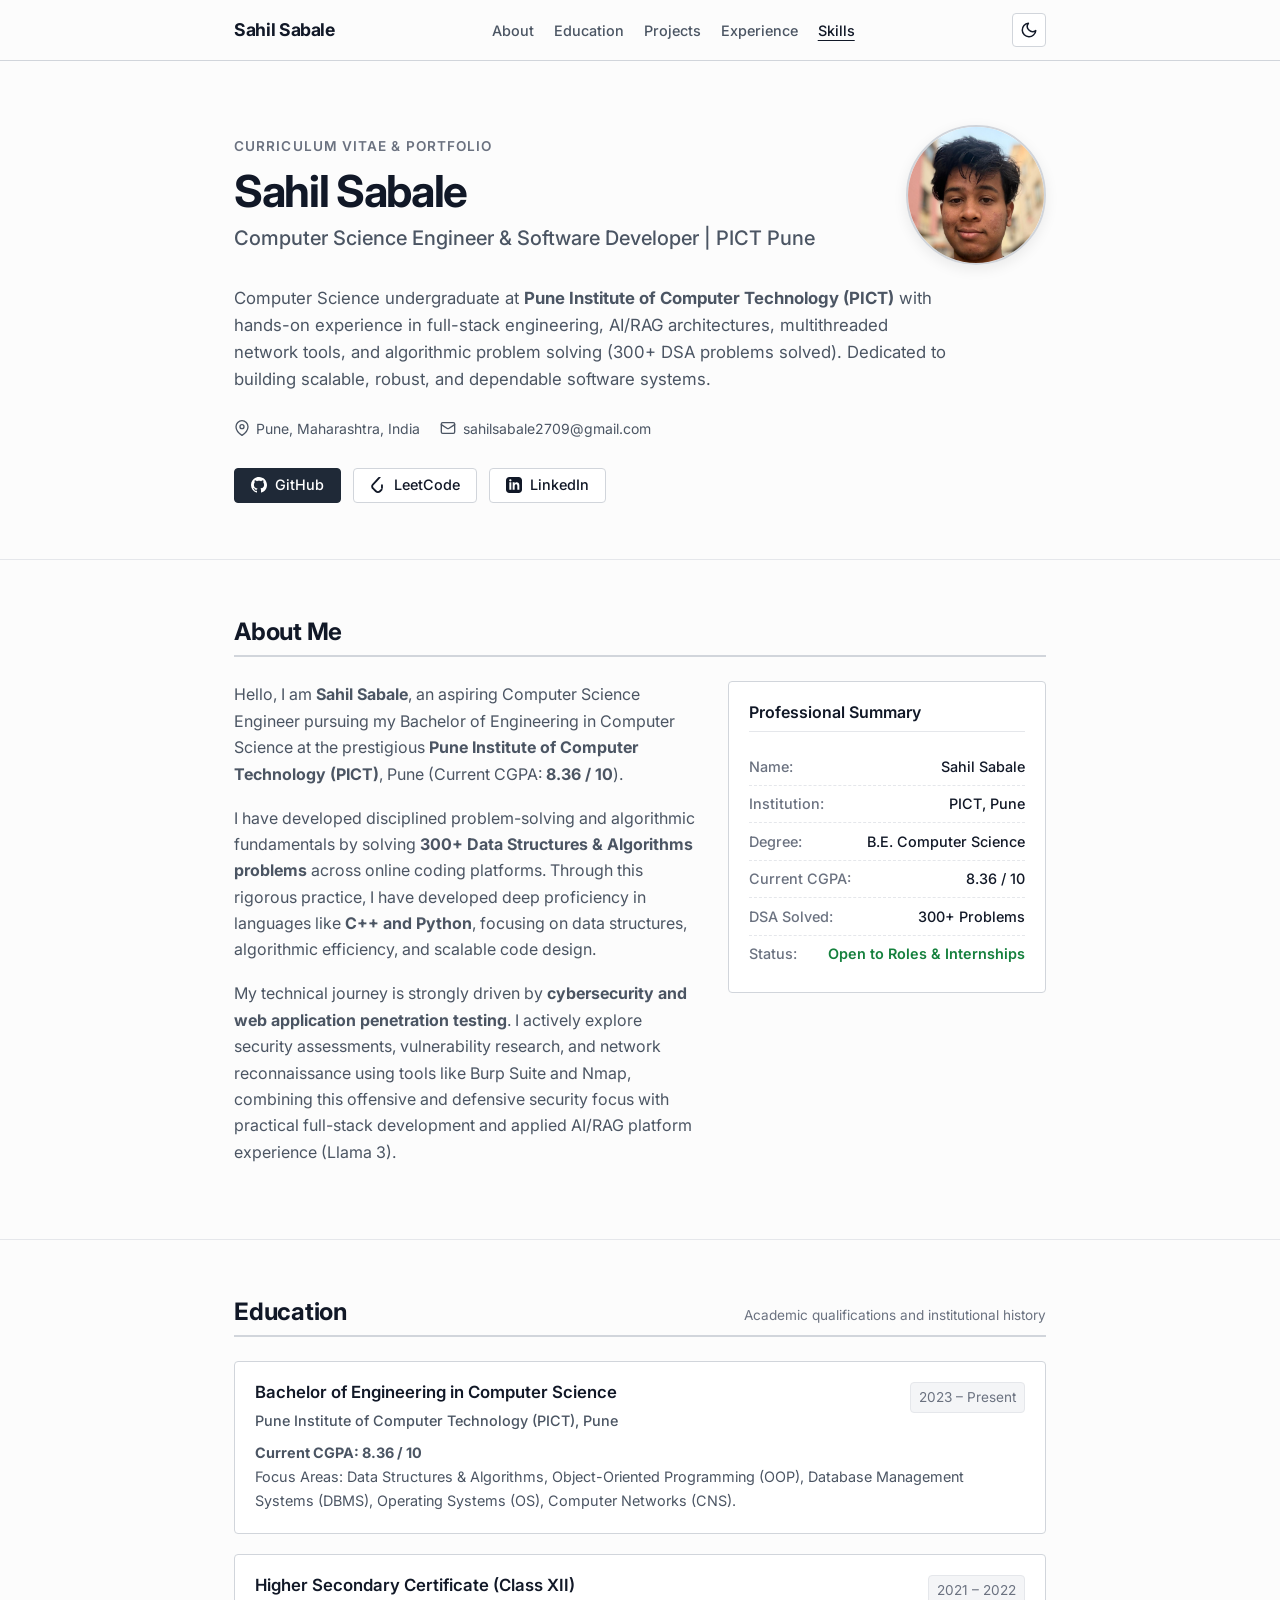
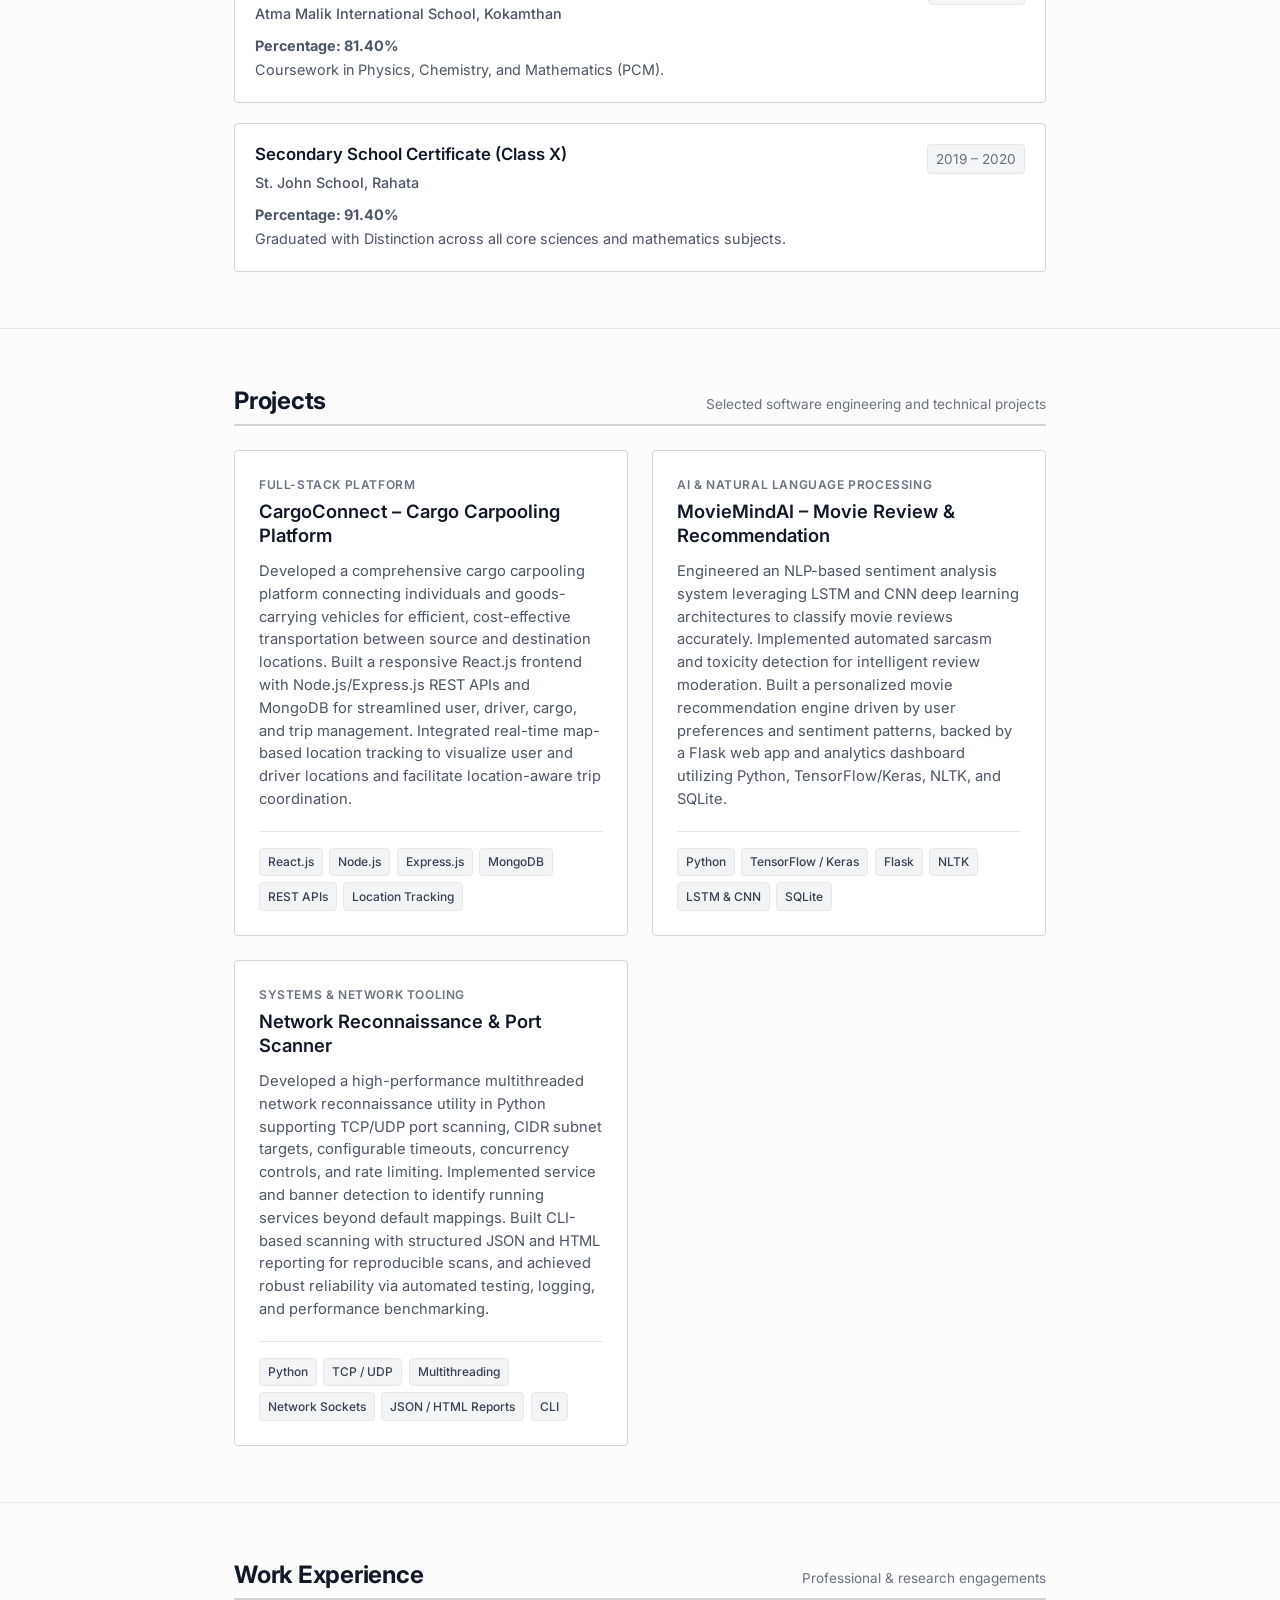
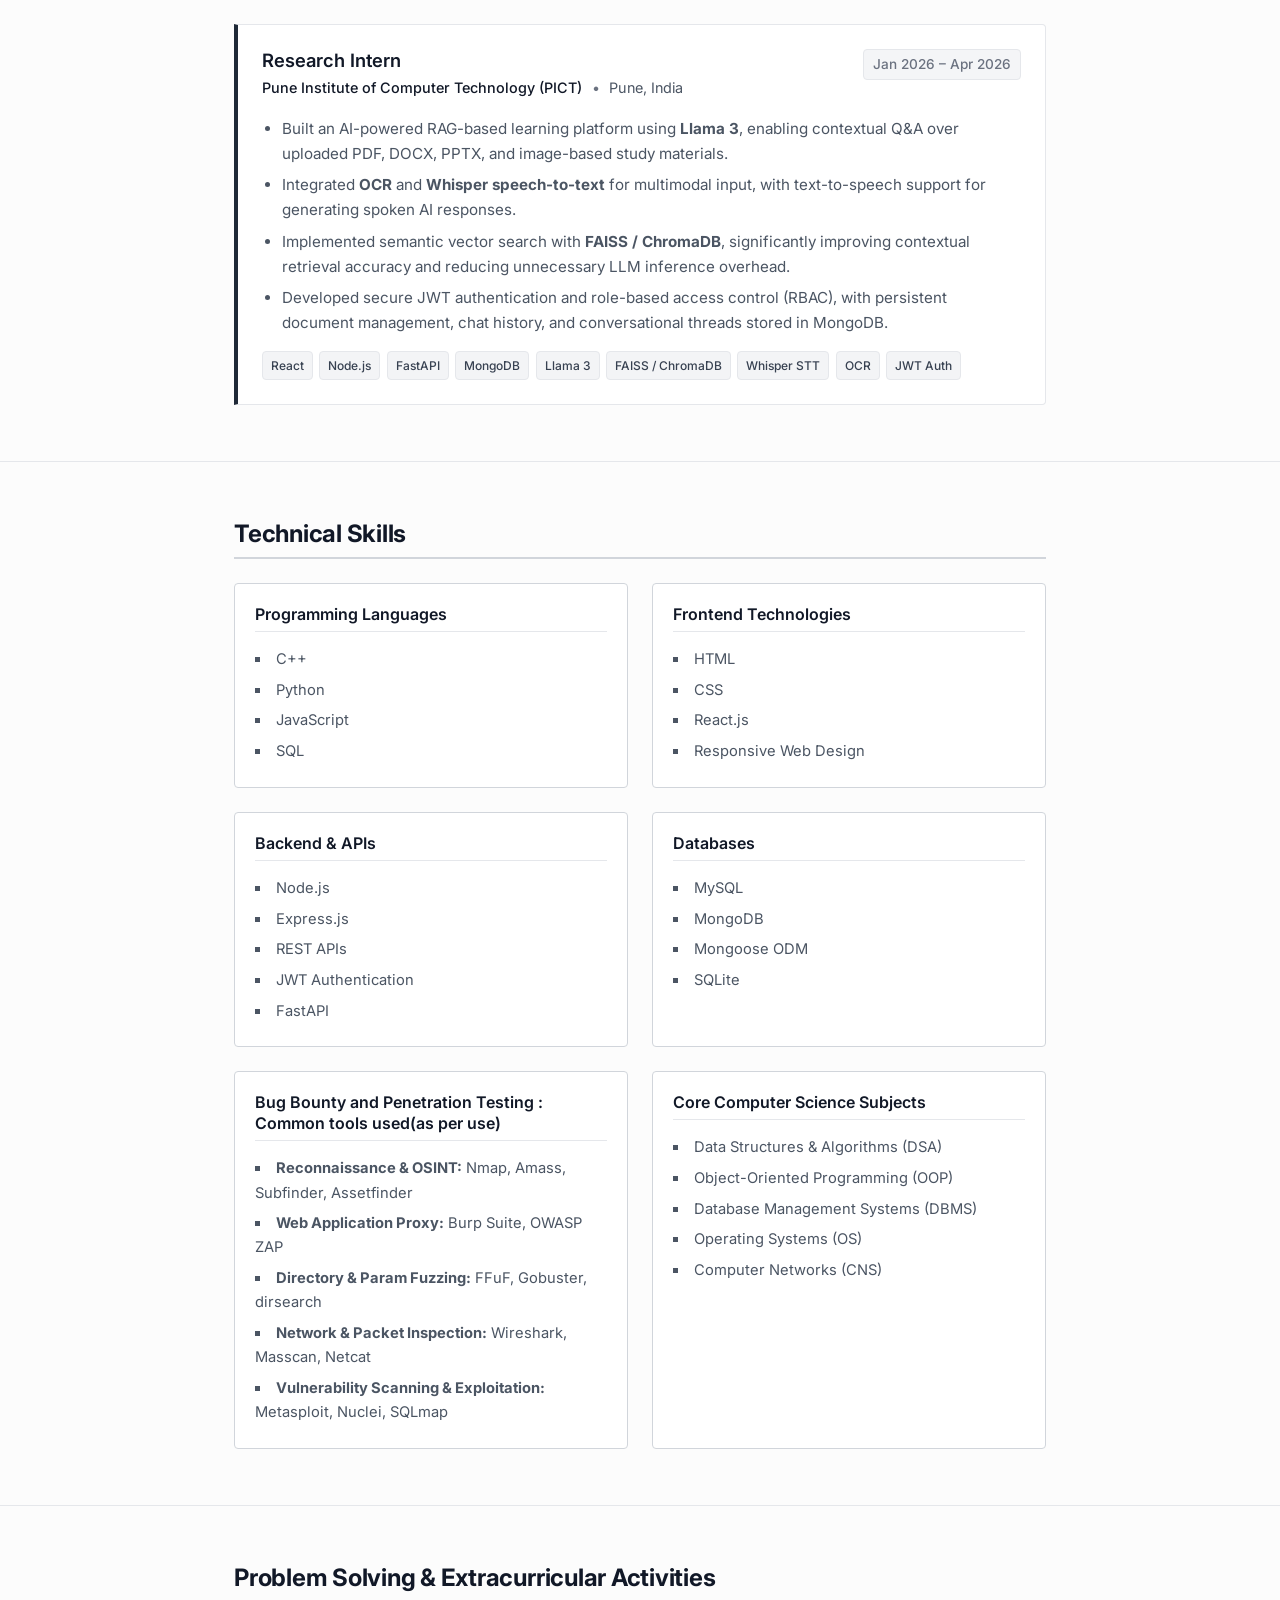
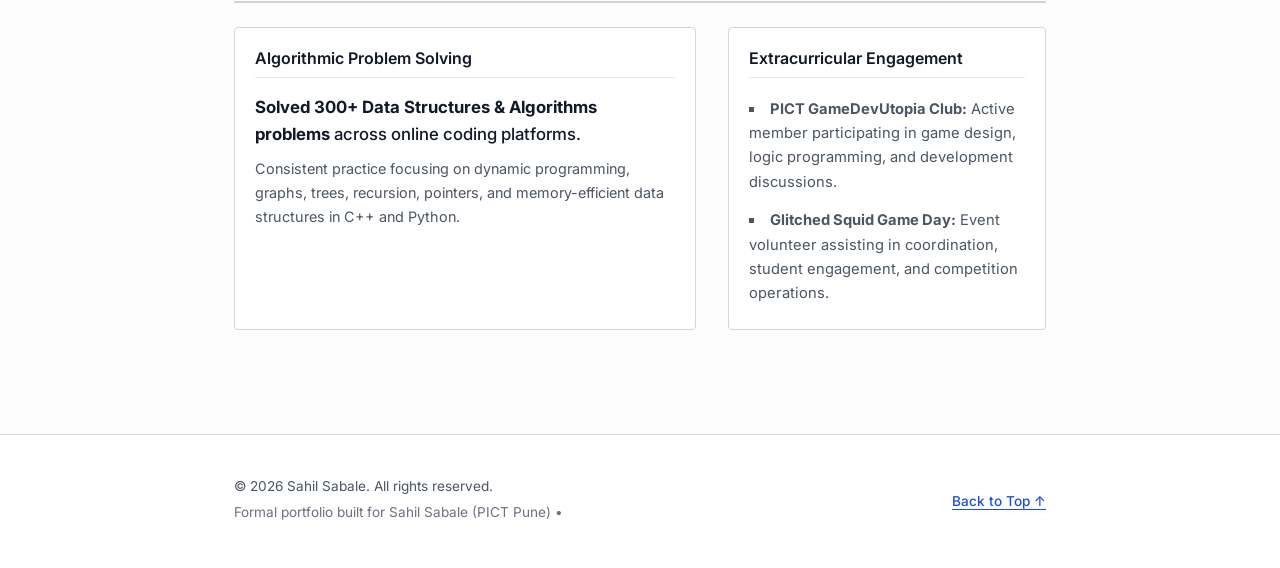
==== commit ba9a69c8: "feat: add profile image to Sahil Sabale portfolio hero section" ====
--- a/index.html
+++ b/index.html
@@ -76,10 +76,17 @@
     <!-- Hero / Profile Intro Section -->
     <section class="section hero-section">
       <div class="container hero-container">
+        <div class="hero-header-row">
+          <div class="hero-text-block">
+            <p class="hero-pretitle">Curriculum Vitae &amp; Portfolio</p>
+            <h1 class="hero-title">Sahil Sabale</h1>
+            <p class="hero-subtitle">Computer Science Engineer &amp; Software Developer | PICT Pune</p>
+          </div>
+          <div class="hero-avatar-wrapper">
+            <img src="profile.jpeg" alt="Sahil Sabale" class="hero-avatar">
+          </div>
+        </div>
         <div class="hero-content">
-          <p class="hero-pretitle">Curriculum Vitae &amp; Portfolio</p>
-          <h1 class="hero-title">Sahil Sabale</h1>
-          <p class="hero-subtitle">Computer Science Engineer &amp; Software Developer | PICT Pune</p>
           <p class="hero-description">
             Computer Science undergraduate at <strong>Pune Institute of Computer Technology (PICT)</strong> with
             hands-on experience in full-stack engineering, AI/RAG architectures, multithreaded network tools, and
--- a/styles.css
+++ b/styles.css
@@ -310,6 +310,33 @@
   padding-bottom: 3.5rem;
 }
 
+.hero-header-row {
+  display: flex;
+  justify-content: space-between;
+  align-items: center;
+  gap: 2rem;
+  margin-bottom: 1.25rem;
+}
+
+.hero-text-block {
+  flex: 1;
+}
+
+.hero-avatar-wrapper {
+  flex-shrink: 0;
+}
+
+.hero-avatar {
+  width: 140px;
+  height: 140px;
+  border-radius: 50%;
+  object-fit: cover;
+  object-position: center 25%;
+  border: 2px solid var(--border-color);
+  box-shadow: 0 4px 14px rgba(0, 0, 0, 0.08);
+  display: block;
+}
+
 .hero-pretitle {
   font-size: 0.85rem;
   text-transform: uppercase;
@@ -798,6 +825,17 @@
 
 /* Responsive Breakpoints */
 @media (max-width: 768px) {
+  .hero-header-row {
+    flex-direction: column-reverse;
+    align-items: flex-start;
+    gap: 1.25rem;
+  }
+
+  .hero-avatar {
+    width: 110px;
+    height: 110px;
+  }
+
   .hero-title {
     font-size: 2.15rem;
   }
